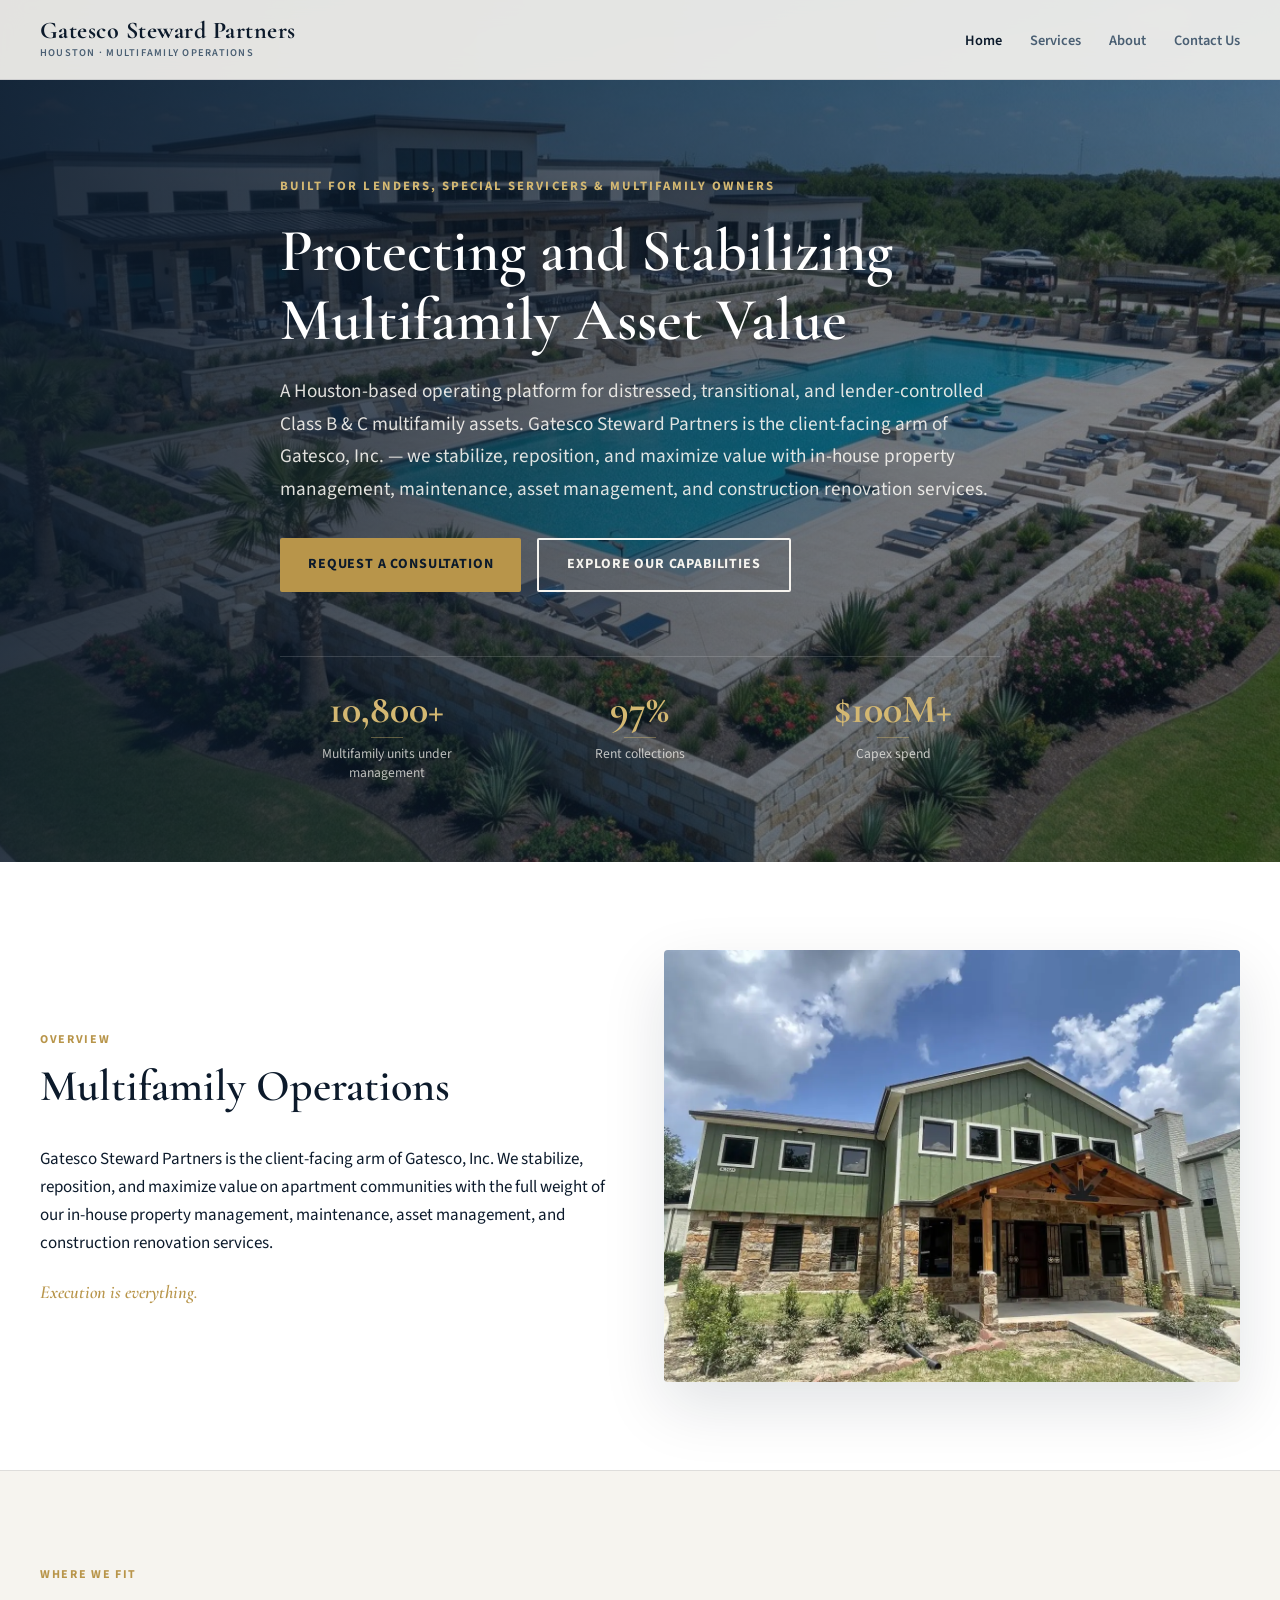
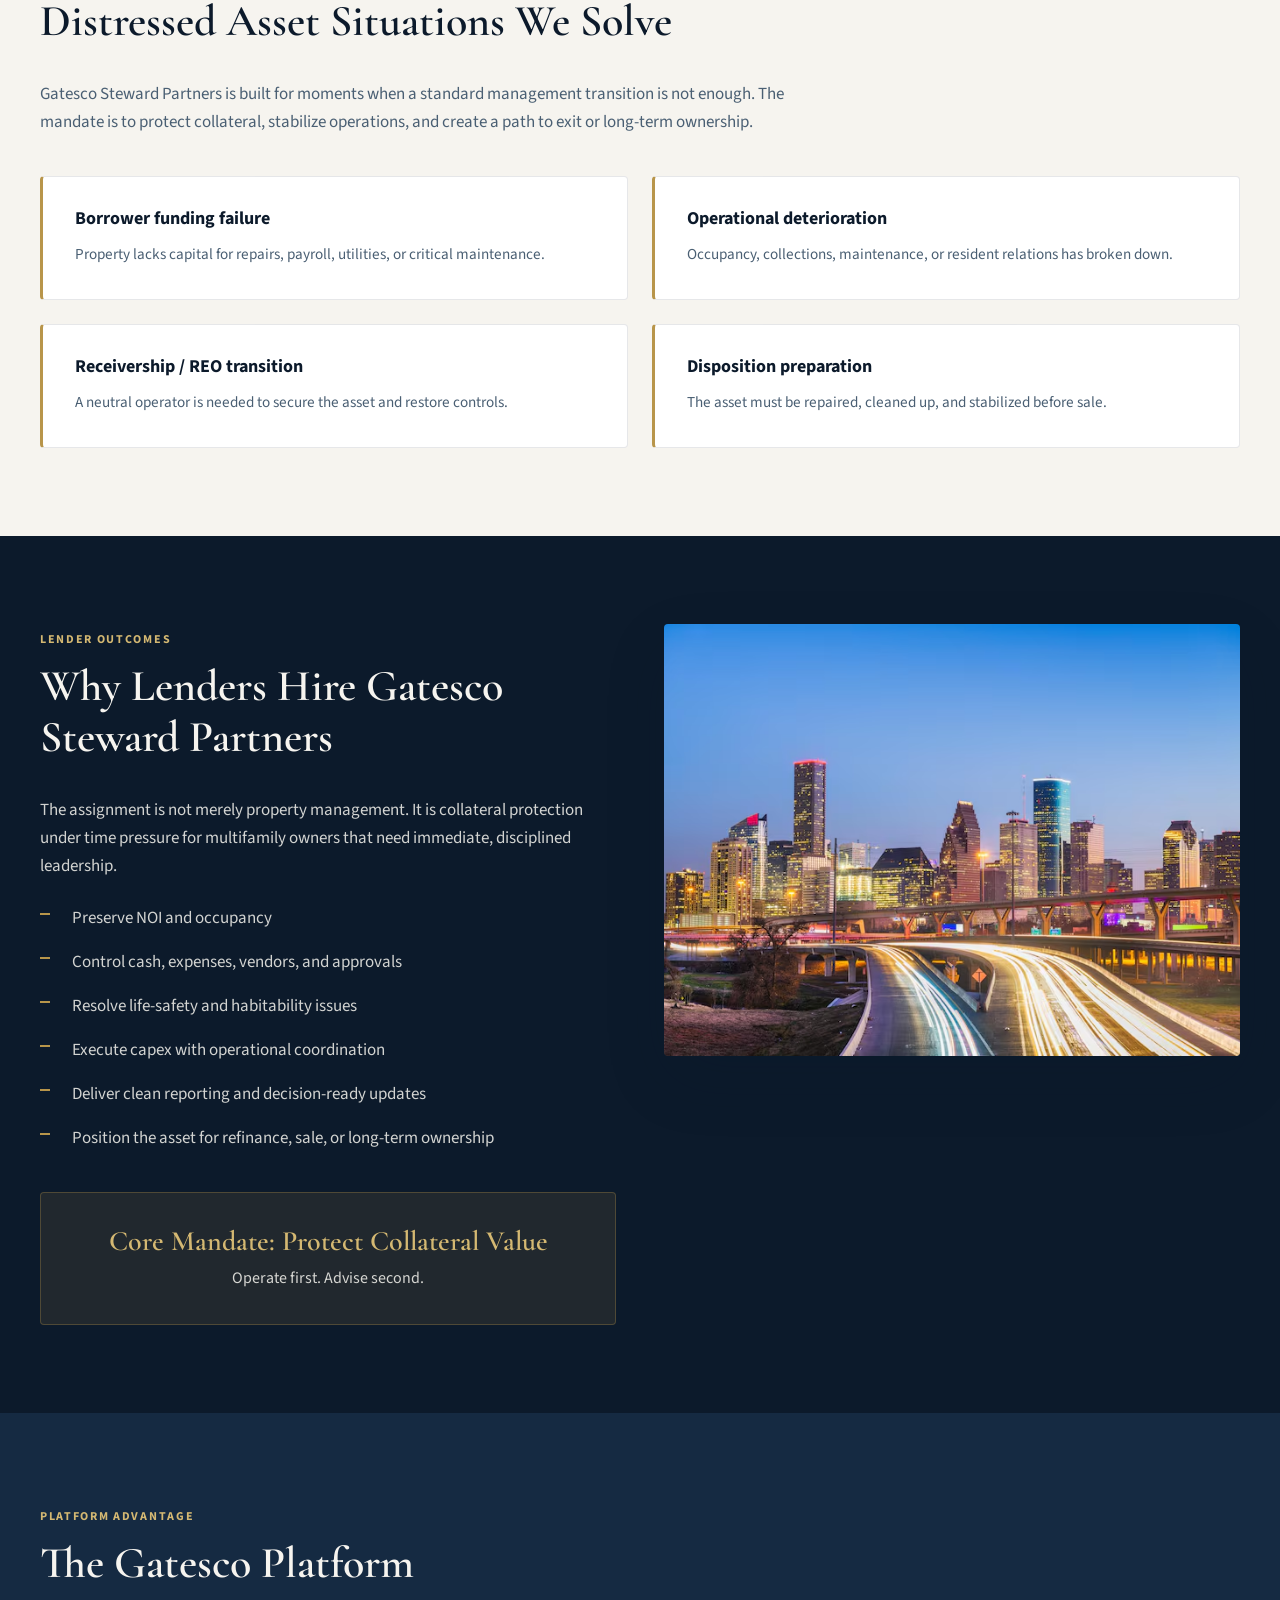
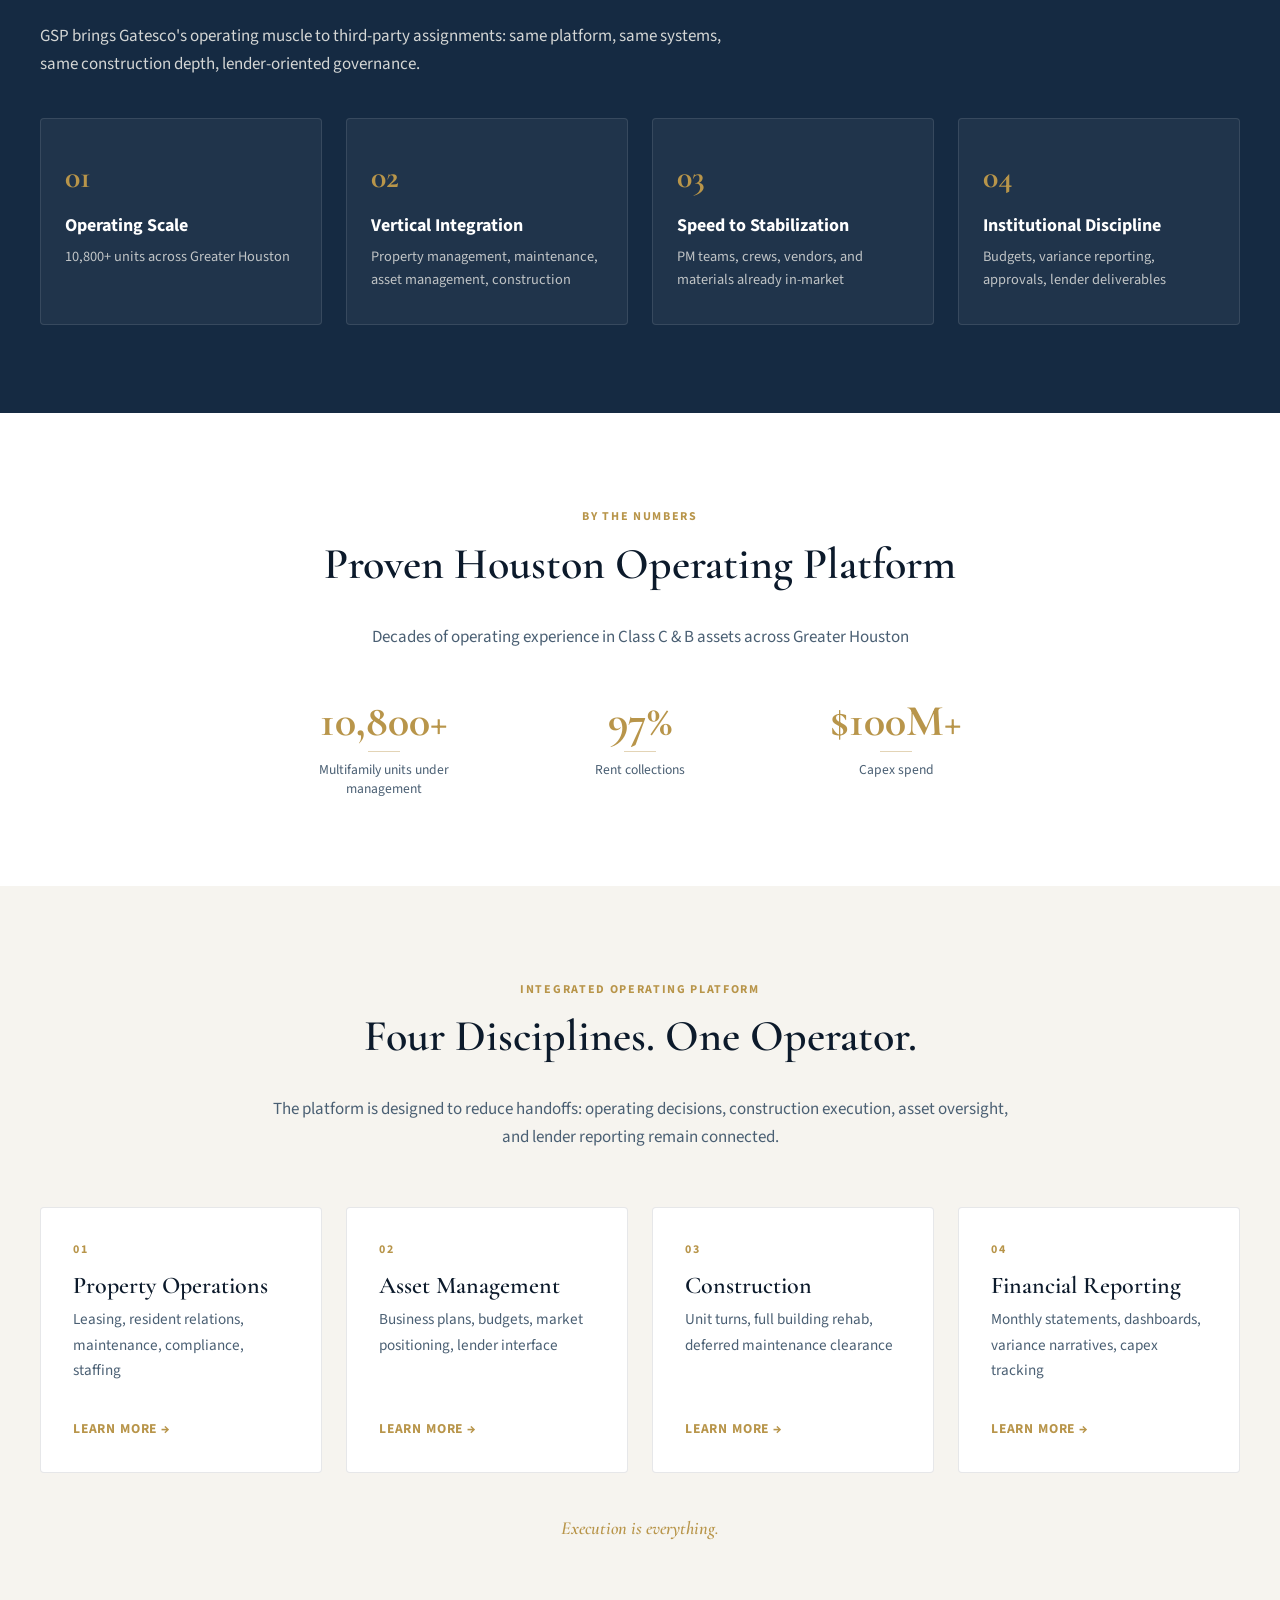
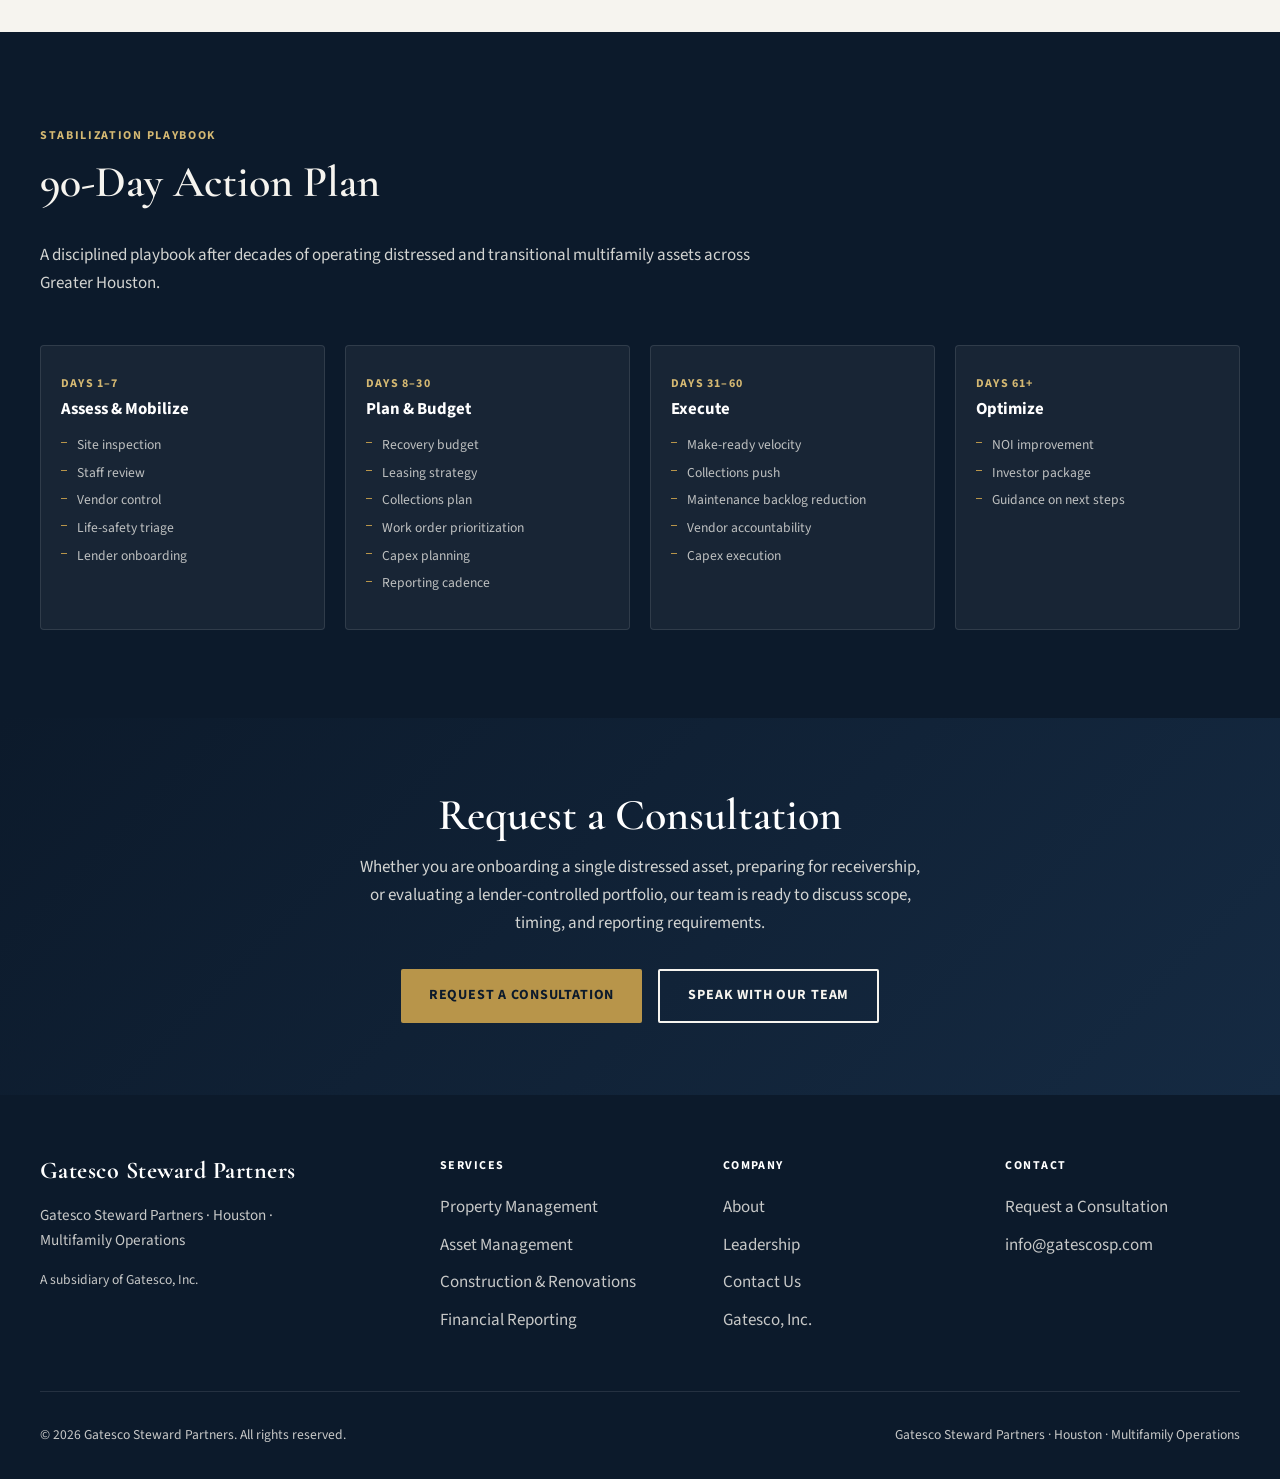
==== index.html @ 32ad0b39 "Simplify header contact: remove CTA button, rename link Drop the redundant Speak With Our Team heade" ====
<!DOCTYPE html>
<html lang="en">
<head>
  <meta charset="UTF-8">
  <meta name="viewport" content="width=device-width, initial-scale=1.0">
  <meta name="description" content="Gatesco Steward Partners — Houston-based multifamily operations for distressed, transitional, and lender-controlled Class B &amp; C assets. Protecting and stabilizing collateral value for lenders, special servicers, and owners.">
  <title>Gatesco Steward Partners | Protecting and Stabilizing Multifamily Asset Value</title>
  <link rel="preconnect" href="https://fonts.googleapis.com">
  <link rel="preconnect" href="https://fonts.gstatic.com" crossorigin>
  <link href="https://fonts.googleapis.com/css2?family=Cormorant+Garamond:wght@500;600;700&family=Source+Sans+3:wght@400;600;700&display=swap" rel="stylesheet">
  <link rel="stylesheet" href="css/styles.css">
</head>
<body>
  <header class="site-header">
    <div class="container header-inner">
      <a href="index.html" class="logo">
        <span class="logo-name">Gatesco Steward Partners</span>
        <span class="logo-tagline">Houston · Multifamily Operations</span>
      </a>
      <nav class="nav-main" aria-label="Main navigation">
        <ul class="nav-links">
          <li><a href="index.html" class="active">Home</a></li>
          <li class="nav-dropdown">
            <a href="services.html">Services</a>
            <ul class="nav-dropdown-menu">
              <li><a href="property-management.html">Property Management</a></li>
              <li><a href="asset-management.html">Asset Management</a></li>
              <li><a href="construction.html">Construction &amp; Renovations</a></li>
              <li><a href="financial-reporting.html">Financial Reporting</a></li>
            </ul>
          </li>
          <li class="nav-dropdown">
            <a href="about.html">About</a>
            <ul class="nav-dropdown-menu">
              <li><a href="about.html">Our Firm</a></li>
              <li><a href="about.html#leadership">Leadership</a></li>
            </ul>
          </li>
          <li><a href="contact.html">Contact Us</a></li>
        </ul>
      </nav>
      <button class="menu-toggle" aria-label="Open menu" aria-expanded="false">
        <span></span><span></span><span></span>
      </button>
    </div>
  </header>

  <section class="hero">
    <div class="hero-bg" role="img" aria-label="Houston-area multifamily community with clubhouse and pool"></div>
    <div class="container hero-content">
      <p class="hero-eyebrow">Built for Lenders, Special Servicers &amp; Multifamily Owners</p>
      <h1>Protecting and Stabilizing Multifamily Asset Value</h1>
      <p class="hero-lead">A Houston-based operating platform for distressed, transitional, and lender-controlled Class B &amp; C multifamily assets. Gatesco Steward Partners is the client-facing arm of Gatesco, Inc. — we stabilize, reposition, and maximize value with in-house property management, maintenance, asset management, and construction renovation services.</p>
      <div class="hero-actions">
        <a href="contact.html" class="btn btn-gold">Request a Consultation</a>
        <a href="services.html" class="btn btn-outline btn-outline-light">Explore Our Capabilities</a>
      </div>
      <div class="hero-stats">
        <div>
          <div class="stat-value">10,800+</div>
          <div class="stat-label">Multifamily units under management</div>
        </div>
        <div>
          <div class="stat-value">97%</div>
          <div class="stat-label">Rent collections</div>
        </div>
        <div>
          <div class="stat-value">$100M+</div>
          <div class="stat-label">Capex spend</div>
        </div>
      </div>
    </div>
  </section>

  <section class="section section--white">
    <div class="container">
      <div class="grid-2 fade-in">
        <div>
          <span class="section-label">Overview</span>
          <h2>Multifamily Operations</h2>
          <p>Gatesco Steward Partners is the client-facing arm of Gatesco, Inc. We stabilize, reposition, and maximize value on apartment communities with the full weight of our in-house property management, maintenance, asset management, and construction renovation services.</p>
          <p class="tagline">Execution is everything.</p>
        </div>
        <div class="image-frame">
          <img src="images/PMimage.jpeg" alt="Houston multifamily apartment community managed by Gatesco Steward Partners" loading="lazy">
        </div>
      </div>
    </div>
  </section>

  <section class="section" style="background: var(--cream); border-top: 1px solid var(--border);">
    <div class="container">
      <div class="fade-in" style="max-width: 760px; margin-bottom: 1rem;">
        <span class="section-label">Where we fit</span>
        <h2>Distressed Asset Situations We Solve</h2>
        <p style="color: var(--slate);">Gatesco Steward Partners is built for moments when a standard management transition is not enough. The mandate is to protect collateral, stabilize operations, and create a path to exit or long-term ownership.</p>
      </div>
      <div class="situation-grid fade-in">
        <div class="situation-card">
          <h4>Borrower funding failure</h4>
          <p>Property lacks capital for repairs, payroll, utilities, or critical maintenance.</p>
        </div>
        <div class="situation-card">
          <h4>Operational deterioration</h4>
          <p>Occupancy, collections, maintenance, or resident relations has broken down.</p>
        </div>
        <div class="situation-card">
          <h4>Receivership / REO transition</h4>
          <p>A neutral operator is needed to secure the asset and restore controls.</p>
        </div>
        <div class="situation-card">
          <h4>Disposition preparation</h4>
          <p>The asset must be repaired, cleaned up, and stabilized before sale.</p>
        </div>
      </div>
    </div>
  </section>

  <section class="section section--dark">
    <div class="container">
      <div class="grid-2 fade-in" style="align-items: start;">
        <div>
          <span class="section-label">Lender outcomes</span>
          <h2>Why Lenders Hire Gatesco Steward Partners</h2>
          <p style="color: rgba(246,244,239,0.85);">The assignment is not merely property management. It is collateral protection under time pressure for multifamily owners that need immediate, disciplined leadership.</p>
          <ul class="diff-list" style="margin-top: 1.5rem;">
            <li style="color: rgba(246,244,239,0.85);">Preserve NOI and occupancy</li>
            <li style="color: rgba(246,244,239,0.85);">Control cash, expenses, vendors, and approvals</li>
            <li style="color: rgba(246,244,239,0.85);">Resolve life-safety and habitability issues</li>
            <li style="color: rgba(246,244,239,0.85);">Execute capex with operational coordination</li>
            <li style="color: rgba(246,244,239,0.85);">Deliver clean reporting and decision-ready updates</li>
            <li style="color: rgba(246,244,239,0.85);">Position the asset for refinance, sale, or long-term ownership</li>
          </ul>
          <div class="mandate-callout">
            <h3>Core Mandate: Protect Collateral Value</h3>
            <p>Operate first. Advise second.</p>
          </div>
        </div>
        <div class="image-frame">
          <img src="images/houston-skyline-night.jpg" alt="Houston skyline — Greater Houston multifamily operating market" loading="lazy">
        </div>
      </div>
    </div>
  </section>

  <section class="section section--dark" style="background: var(--navy-mid);">
    <div class="container">
      <div class="fade-in" style="max-width: 720px; margin-bottom: 1rem;">
        <span class="section-label">Platform advantage</span>
        <h2>The Gatesco Platform</h2>
        <p style="color: rgba(246,244,239,0.85);">GSP brings Gatesco's operating muscle to third-party assignments: same platform, same systems, same construction depth, lender-oriented governance.</p>
      </div>
      <div class="platform-grid fade-in">
        <div class="platform-item">
          <div class="platform-num">01</div>
          <h4>Operating Scale</h4>
          <p>10,800+ units across Greater Houston</p>
        </div>
        <div class="platform-item">
          <div class="platform-num">02</div>
          <h4>Vertical Integration</h4>
          <p>Property management, maintenance, asset management, construction</p>
        </div>
        <div class="platform-item">
          <div class="platform-num">03</div>
          <h4>Speed to Stabilization</h4>
          <p>PM teams, crews, vendors, and materials already in-market</p>
        </div>
        <div class="platform-item">
          <div class="platform-num">04</div>
          <h4>Institutional Discipline</h4>
          <p>Budgets, variance reporting, approvals, lender deliverables</p>
        </div>
      </div>
    </div>
  </section>

  <section class="section section--white numbers-section">
    <div class="container numbers-section__inner fade-in">
      <header class="numbers-section__header">
        <span class="section-label">By the numbers</span>
        <h2>Proven Houston Operating Platform</h2>
        <p>Decades of operating experience in Class C &amp; B assets across Greater Houston</p>
      </header>
      <div class="stats-band">
        <div class="stat-item">
          <div class="stat-value">10,800+</div>
          <div class="stat-label">Multifamily units under management</div>
        </div>
        <div class="stat-item">
          <div class="stat-value">97%</div>
          <div class="stat-label">Rent collections</div>
        </div>
        <div class="stat-item">
          <div class="stat-value">$100M+</div>
          <div class="stat-label">Capex spend</div>
        </div>
      </div>
    </div>
  </section>

  <section class="section">
    <div class="container">
      <div class="fade-in" style="text-align: center; max-width: 760px; margin: 0 auto 3.5rem;">
        <span class="section-label">Integrated operating platform</span>
        <h2>Four Disciplines. One Operator.</h2>
        <p style="color: var(--slate);">The platform is designed to reduce handoffs: operating decisions, construction execution, asset oversight, and lender reporting remain connected.</p>
      </div>
      <div class="grid-4 fade-in">
        <a href="property-management.html" class="service-card">
          <span class="section-label">01</span>
          <h3>Property Operations</h3>
          <p>Leasing, resident relations, maintenance, compliance, staffing</p>
          <span class="link-arrow">Learn more →</span>
        </a>
        <a href="asset-management.html" class="service-card">
          <span class="section-label">02</span>
          <h3>Asset Management</h3>
          <p>Business plans, budgets, market positioning, lender interface</p>
          <span class="link-arrow">Learn more →</span>
        </a>
        <a href="construction.html" class="service-card">
          <span class="section-label">03</span>
          <h3>Construction</h3>
          <p>Unit turns, full building rehab, deferred maintenance clearance</p>
          <span class="link-arrow">Learn more →</span>
        </a>
        <a href="financial-reporting.html" class="service-card">
          <span class="section-label">04</span>
          <h3>Financial Reporting</h3>
          <p>Monthly statements, dashboards, variance narratives, capex tracking</p>
          <span class="link-arrow">Learn more →</span>
        </a>
      </div>
      <p class="tagline fade-in" style="text-align: center; margin-top: 2.5rem;">Execution is everything.</p>
    </div>
  </section>

  <section class="section section--dark">
    <div class="container">
      <div class="fade-in" style="max-width: 720px; margin-bottom: 3rem;">
        <span class="section-label">Stabilization playbook</span>
        <h2>90-Day Action Plan</h2>
        <p style="color: rgba(246,244,239,0.85);">A disciplined playbook after decades of operating distressed and transitional multifamily assets across Greater Houston.</p>
      </div>
      <div class="playbook-grid fade-in">
        <div class="playbook-phase">
          <div class="phase-days">Days 1–7</div>
          <h4>Assess &amp; Mobilize</h4>
          <ul>
            <li>Site inspection</li>
            <li>Staff review</li>
            <li>Vendor control</li>
            <li>Life-safety triage</li>
            <li>Lender onboarding</li>
          </ul>
        </div>
        <div class="playbook-phase">
          <div class="phase-days">Days 8–30</div>
          <h4>Plan &amp; Budget</h4>
          <ul>
            <li>Recovery budget</li>
            <li>Leasing strategy</li>
            <li>Collections plan</li>
            <li>Work order prioritization</li>
            <li>Capex planning</li>
            <li>Reporting cadence</li>
          </ul>
        </div>
        <div class="playbook-phase">
          <div class="phase-days">Days 31–60</div>
          <h4>Execute</h4>
          <ul>
            <li>Make-ready velocity</li>
            <li>Collections push</li>
            <li>Maintenance backlog reduction</li>
            <li>Vendor accountability</li>
            <li>Capex execution</li>
          </ul>
        </div>
        <div class="playbook-phase">
          <div class="phase-days">Days 61+</div>
          <h4>Optimize</h4>
          <ul>
            <li>NOI improvement</li>
            <li>Investor package</li>
            <li>Guidance on next steps</li>
          </ul>
        </div>
      </div>
    </div>
  </section>

  <section class="cta-band">
    <div class="container fade-in">
      <h2>Request a Consultation</h2>
      <p>Whether you are onboarding a single distressed asset, preparing for receivership, or evaluating a lender-controlled portfolio, our team is ready to discuss scope, timing, and reporting requirements.</p>
      <div style="display: flex; flex-wrap: wrap; gap: 1rem; justify-content: center;">
        <a href="contact.html" class="btn btn-gold">Request a Consultation</a>
        <a href="contact.html" class="btn btn-outline btn-outline-light">Speak With Our Team</a>
      </div>
    </div>
  </section>

  <footer class="site-footer">
    <div class="container">
      <div class="footer-grid">
        <div class="footer-brand">
          <span class="logo-name">Gatesco Steward Partners</span>
          <p>Gatesco Steward Partners · Houston · Multifamily Operations</p>
          <p style="margin-top: 1rem; font-size: 0.85rem;">A subsidiary of <a href="https://www.gatescoinc.com" target="_blank" rel="noopener">Gatesco, Inc.</a></p>
        </div>
        <div class="footer-col">
          <h4>Services</h4>
          <ul>
            <li><a href="property-management.html">Property Management</a></li>
            <li><a href="asset-management.html">Asset Management</a></li>
            <li><a href="construction.html">Construction &amp; Renovations</a></li>
            <li><a href="financial-reporting.html">Financial Reporting</a></li>
          </ul>
        </div>
        <div class="footer-col">
          <h4>Company</h4>
          <ul>
            <li><a href="about.html">About</a></li>
            <li><a href="about.html#leadership">Leadership</a></li>
            <li><a href="contact.html">Contact Us</a></li>
            <li><a href="https://www.gatescoinc.com" target="_blank" rel="noopener">Gatesco, Inc.</a></li>
          </ul>
        </div>
        <div class="footer-col">
          <h4>Contact</h4>
          <ul>
            <li><a href="contact.html">Request a Consultation</a></li>
            <li><a href="mailto:info@gatescosp.com">info@gatescosp.com</a></li>
          </ul>
        </div>
      </div>
      <div class="footer-bottom">
        <span>&copy; 2026 Gatesco Steward Partners. All rights reserved.</span>
        <span>Gatesco Steward Partners · Houston · Multifamily Operations</span>
      </div>
    </div>
  </footer>

  <script src="js/main.js"></script>
</body>
</html>
---- css/styles.css ----
:root {
  --navy: #0c1a2b;
  --navy-mid: #152a42;
  --slate: #4a5f73;
  --slate-light: #8a9bab;
  --gold: #b8954a;
  --gold-light: #d4b872;
  --cream: #f6f4ef;
  --white: #ffffff;
  --border: rgba(12, 26, 43, 0.1);
  --shadow: 0 24px 64px rgba(12, 26, 43, 0.12);
  --shadow-sm: 0 8px 24px rgba(12, 26, 43, 0.08);
  --font-display: "Cormorant Garamond", Georgia, serif;
  --font-body: "Source Sans 3", system-ui, sans-serif;
  --max-width: 1200px;
  --header-height: 80px;
  --transition: 0.25s cubic-bezier(0.4, 0, 0.2, 1);
}

*,
*::before,
*::after {
  box-sizing: border-box;
}

html {
  scroll-behavior: smooth;
}

body {
  margin: 0;
  font-family: var(--font-body);
  font-size: 1.0625rem;
  line-height: 1.65;
  color: var(--navy);
  background: var(--cream);
  -webkit-font-smoothing: antialiased;
}

img {
  max-width: 100%;
  height: auto;
  display: block;
}

a {
  color: inherit;
  text-decoration: none;
}

h1, h2, h3, h4 {
  font-family: var(--font-display);
  font-weight: 600;
  line-height: 1.15;
  margin: 0 0 0.75em;
}

h1 { font-size: clamp(2.5rem, 5vw, 3.75rem); }
h2 { font-size: clamp(2rem, 3.5vw, 2.75rem); }
h3 { font-size: 1.5rem; }
h4 { font-size: 1.125rem; font-family: var(--font-body); font-weight: 700; }

p { margin: 0 0 1em; }
p:last-child { margin-bottom: 0; }

.container {
  width: min(100% - 3rem, var(--max-width));
  margin-inline: auto;
}

.section {
  padding: 5.5rem 0;
}

.section--dark {
  background: var(--navy);
  color: var(--cream);
}

.section--white {
  background: var(--white);
}

.section-label {
  display: inline-block;
  font-size: 0.75rem;
  font-weight: 700;
  letter-spacing: 0.14em;
  text-transform: uppercase;
  color: var(--gold);
  margin-bottom: 0.75rem;
}

.section--dark .section-label {
  color: var(--gold-light);
}

/* Header */
.site-header {
  position: fixed;
  top: 0;
  left: 0;
  right: 0;
  z-index: 1000;
  height: var(--header-height);
  background: rgba(246, 244, 239, 0.92);
  backdrop-filter: blur(12px);
  border-bottom: 1px solid var(--border);
  transition: var(--transition);
}

.site-header.scrolled {
  box-shadow: var(--shadow-sm);
}

.header-inner {
  display: flex;
  align-items: center;
  justify-content: space-between;
  height: var(--header-height);
  gap: 2rem;
}

.logo {
  display: flex;
  flex-direction: column;
  gap: 0.1rem;
}

.logo-name {
  font-family: var(--font-display);
  font-size: 1.5rem;
  font-weight: 700;
  letter-spacing: 0.02em;
  color: var(--navy);
  line-height: 1;
}

.logo-tagline {
  font-size: 0.65rem;
  font-weight: 600;
  letter-spacing: 0.12em;
  text-transform: uppercase;
  color: var(--slate);
}

.logo-parent {
  font-size: 0.7rem;
  color: var(--slate-light);
  margin-top: 0.15rem;
}

.logo-parent a {
  color: var(--gold);
  text-decoration: underline;
  text-underline-offset: 2px;
}

.nav-main {
  display: flex;
  align-items: center;
  gap: 2rem;
}

.nav-links {
  display: flex;
  align-items: center;
  gap: 1.75rem;
  list-style: none;
  margin: 0;
  padding: 0;
}

.nav-links a {
  font-size: 0.9rem;
  font-weight: 600;
  color: var(--slate);
  transition: color var(--transition);
}

.nav-links a:hover,
.nav-links a.active {
  color: var(--navy);
}

.nav-dropdown {
  position: relative;
}

.nav-dropdown-menu {
  position: absolute;
  top: calc(100% + 0.5rem);
  left: 50%;
  transform: translateX(-50%) translateY(8px);
  min-width: 240px;
  background: var(--white);
  border: 1px solid var(--border);
  box-shadow: var(--shadow);
  border-radius: 4px;
  padding: 0.5rem 0;
  opacity: 0;
  visibility: hidden;
  transition: var(--transition);
  list-style: none;
}

.nav-dropdown:hover .nav-dropdown-menu {
  opacity: 1;
  visibility: visible;
  transform: translateX(-50%) translateY(0);
}

.nav-dropdown-menu a {
  display: block;
  padding: 0.65rem 1.25rem;
  font-size: 0.875rem;
}

.nav-dropdown-menu a:hover {
  background: var(--cream);
}

.btn {
  display: inline-flex;
  align-items: center;
  justify-content: center;
  gap: 0.5rem;
  padding: 0.85rem 1.75rem;
  font-family: var(--font-body);
  font-size: 0.875rem;
  font-weight: 700;
  letter-spacing: 0.06em;
  text-transform: uppercase;
  border: none;
  border-radius: 2px;
  cursor: pointer;
  transition: var(--transition);
}

.btn-primary {
  background: var(--navy);
  color: var(--white);
}

.btn-primary:hover {
  background: var(--navy-mid);
  transform: translateY(-1px);
}

.btn-outline {
  background: transparent;
  color: var(--navy);
  border: 2px solid var(--navy);
}

.btn-outline:hover {
  background: var(--navy);
  color: var(--white);
}

.btn-outline-light {
  border-color: var(--cream);
  color: var(--cream);
}

.btn-outline-light:hover {
  background: var(--cream);
  color: var(--navy);
}

.btn-gold {
  background: var(--gold);
  color: var(--navy);
}

.btn-gold:hover {
  background: var(--gold-light);
}

.menu-toggle {
  display: none;
  flex-direction: column;
  gap: 5px;
  background: none;
  border: none;
  padding: 0.5rem;
  cursor: pointer;
}

.menu-toggle span {
  display: block;
  width: 24px;
  height: 2px;
  background: var(--navy);
  transition: var(--transition);
}

/* Hero */
.hero {
  position: relative;
  min-height: 92vh;
  display: flex;
  align-items: flex-end;
  padding-top: var(--header-height);
  overflow: hidden;
}

.hero-bg {
  position: absolute;
  inset: 0;
  background:
    linear-gradient(105deg, rgba(12, 26, 43, 0.92) 0%, rgba(12, 26, 43, 0.65) 45%, rgba(12, 26, 43, 0.35) 100%),
    url("../images/hero-clubhouse-pool.jpg") center/cover no-repeat;
}

.hero-content {
  position: relative;
  z-index: 1;
  padding: 6rem 0 5rem;
  max-width: 720px;
  color: var(--cream);
}

.hero-eyebrow {
  font-size: 0.8rem;
  font-weight: 700;
  letter-spacing: 0.16em;
  text-transform: uppercase;
  color: var(--gold-light);
  margin-bottom: 1.25rem;
}

.hero h1 {
  color: var(--white);
  margin-bottom: 1.25rem;
}

.hero-lead {
  font-size: 1.2rem;
  line-height: 1.7;
  color: rgba(246, 244, 239, 0.9);
  margin-bottom: 2rem;
}

.hero-actions {
  display: flex;
  flex-wrap: wrap;
  gap: 1rem;
}

.hero-stats {
  display: grid;
  grid-template-columns: repeat(3, 1fr);
  gap: 2.5rem;
  margin-top: 4rem;
  padding-top: 2rem;
  border-top: 1px solid rgba(255, 255, 255, 0.15);
}

.hero-stats > div {
  text-align: center;
  padding: 0 0.5rem;
}

.stat-value {
  font-family: var(--font-display);
  font-size: 2.5rem;
  font-weight: 700;
  color: var(--gold-light);
  line-height: 1;
}

.stat-value::after {
  content: '';
  display: block;
  width: 2rem;
  height: 1px;
  background: var(--gold-light);
  opacity: 0.4;
  margin: 0.5rem auto 0;
}

.stat-label {
  font-size: 0.85rem;
  color: rgba(246, 244, 239, 0.75);
  margin-top: 0.35rem;
  line-height: 1.4;
}

/* Grid cards */
.grid-2 {
  display: grid;
  grid-template-columns: repeat(2, 1fr);
  gap: 3rem;
  align-items: center;
}

.grid-3 {
  display: grid;
  grid-template-columns: repeat(3, 1fr);
  gap: 2rem;
}

.grid-4 {
  display: grid;
  grid-template-columns: repeat(4, 1fr);
  gap: 1.5rem;
}

.service-card {
  background: var(--white);
  border: 1px solid var(--border);
  border-radius: 4px;
  padding: 2rem;
  transition: var(--transition);
  height: 100%;
  display: flex;
  flex-direction: column;
}

.service-card:hover {
  box-shadow: var(--shadow);
  transform: translateY(-4px);
  border-color: transparent;
}

.service-icon {
  width: 48px;
  height: 48px;
  margin-bottom: 1.25rem;
  color: var(--gold);
}

.service-card h3 {
  margin-bottom: 0.5rem;
}

.service-card p {
  color: var(--slate);
  flex: 1;
  font-size: 0.95rem;
}

.service-card .link-arrow {
  margin-top: 1.25rem;
  font-size: 0.85rem;
  font-weight: 700;
  letter-spacing: 0.06em;
  text-transform: uppercase;
  color: var(--gold);
}

/* Process */
.process-steps {
  display: grid;
  grid-template-columns: repeat(4, 1fr);
  gap: 1.5rem;
  counter-reset: step;
}

.process-step {
  position: relative;
  padding: 2rem 1.5rem;
  background: rgba(255, 255, 255, 0.05);
  border: 1px solid rgba(255, 255, 255, 0.1);
  border-radius: 4px;
}

.process-step::before {
  counter-increment: step;
  content: counter(step, decimal-leading-zero);
  font-family: var(--font-display);
  font-size: 2rem;
  font-weight: 700;
  color: var(--gold);
  display: block;
  margin-bottom: 1rem;
}

.process-step h4 {
  color: var(--white);
  margin-bottom: 0.5rem;
}

.process-step p {
  font-size: 0.9rem;
  color: rgba(246, 244, 239, 0.75);
}

/* Differentiators */
.diff-list {
  list-style: none;
  padding: 0;
  margin: 2rem 0 0;
}

.diff-list li {
  position: relative;
  padding-left: 2rem;
  margin-bottom: 1rem;
  color: var(--slate);
}

.diff-list li::before {
  content: "";
  position: absolute;
  left: 0;
  top: 0.55em;
  width: 10px;
  height: 2px;
  background: var(--gold);
}

.image-frame {
  border-radius: 4px;
  overflow: hidden;
  box-shadow: var(--shadow);
}

.image-frame img {
  width: 100%;
  aspect-ratio: 4/3;
  object-fit: cover;
}

/* Operating footprint map */
.footprint-feature {
  padding: 4.5rem 0 4rem;
  background: linear-gradient(180deg, var(--cream) 0%, var(--white) 100%);
  border-top: 1px solid var(--border);
  border-bottom: 1px solid var(--border);
}

.footprint-intro {
  text-align: center;
  max-width: 760px;
  margin: 0 auto 2.75rem;
}

.footprint-intro h2 {
  margin-bottom: 1rem;
}

.footprint-intro p {
  color: var(--slate);
  font-size: 1.05rem;
  line-height: 1.65;
}

.footprint-map-bleed {
  width: 100%;
  margin: 0 0 2.75rem;
  padding: 0 clamp(0.75rem, 2.5vw, 2rem);
}

.footprint-map-wrap {
  width: min(1400px, 100%);
  margin: 0 auto;
  padding: clamp(1rem, 2vw, 1.75rem) clamp(1.25rem, 3vw, 2.25rem) clamp(0.75rem, 1.5vw, 1.25rem);
  background: var(--white);
  border: 1px solid var(--border);
  border-radius: 6px;
  box-shadow: 0 12px 40px rgba(12, 26, 43, 0.08);
}

.footprint-map-wrap img,
.footprint-map-wrap object {
  display: block;
  width: 100%;
  height: auto;
  aspect-ratio: 1200 / 680;
}

.footprint-markets {
  display: grid;
  grid-template-columns: repeat(2, 1fr);
  gap: 1.75rem;
  max-width: var(--max-width);
  margin: 0 auto;
}

.footprint-markets--single {
  grid-template-columns: 1fr;
  max-width: 640px;
}

.footprint-market {
  text-align: center;
  padding: 2rem 2.25rem;
  background: var(--white);
  border: 1px solid var(--border);
  border-radius: 6px;
  box-shadow: var(--shadow-sm);
}

.footprint-market strong {
  display: block;
  font-family: var(--font-display);
  font-size: 2.25rem;
  color: var(--navy);
  margin-bottom: 0.35rem;
}

.footprint-market span {
  font-size: 0.8rem;
  font-weight: 700;
  letter-spacing: 0.12em;
  text-transform: uppercase;
  color: var(--gold);
}

.footprint-market p {
  margin: 0.85rem 0 0;
  font-size: 1rem;
  color: var(--slate);
  line-height: 1.6;
}

@media (min-width: 1200px) {
  .footprint-map-bleed {
    padding: 0 max(1.5rem, calc((100vw - 1400px) / 2));
  }
}

@media (max-width: 768px) {
  .footprint-feature {
    padding: 3.5rem 0 3rem;
  }

  .footprint-markets {
    grid-template-columns: 1fr;
  }

  .footprint-market {
    padding: 1.5rem 1.25rem;
  }

  .footprint-market strong {
    font-size: 1.85rem;
  }
}

/* CTA band */
.cta-band {
  background: linear-gradient(135deg, var(--navy) 0%, var(--navy-mid) 100%);
  padding: 4.5rem 0;
  text-align: center;
  color: var(--cream);
}

.cta-band h2 {
  color: var(--white);
  margin-bottom: 0.75rem;
}

.cta-band p {
  max-width: 560px;
  margin: 0 auto 2rem;
  color: rgba(246, 244, 239, 0.85);
}

/* Page hero (inner pages) */
.page-hero {
  padding: calc(var(--header-height) + 4rem) 0 4rem;
  background: var(--navy);
  color: var(--cream);
}

.page-hero h1 {
  color: var(--white);
}

.page-hero .breadcrumb {
  font-size: 0.85rem;
  color: var(--slate-light);
  margin-bottom: 1rem;
}

.page-hero .breadcrumb a {
  color: var(--gold-light);
}

/* Service detail */
.content-block {
  max-width: 720px;
}

.why-section {
  margin-inline: auto;
  text-align: center;
}

.why-section .diff-list {
  text-align: left;
  display: inline-block;
  margin-inline: auto;
}

.feature-grid {
  display: grid;
  grid-template-columns: repeat(2, 1fr);
  gap: 1.5rem;
  margin-top: 2.5rem;
}

.feature-item {
  padding: 1.5rem;
  background: var(--white);
  border: 1px solid var(--border);
  border-radius: 4px;
}

.feature-item h4 {
  margin-bottom: 0.35rem;
}

.feature-item p {
  font-size: 0.95rem;
  color: var(--slate);
}

/* Contact */
.contact-grid {
  display: grid;
  grid-template-columns: 1fr 1.2fr;
  gap: 4rem;
}

.contact-info h3 {
  margin-top: 2rem;
}

.contact-info h3:first-child {
  margin-top: 0;
}

.contact-detail {
  font-size: 1.05rem;
  margin-bottom: 0.25rem;
}

.contact-form {
  background: var(--white);
  padding: 2.5rem;
  border-radius: 4px;
  box-shadow: var(--shadow-sm);
}

.form-group {
  margin-bottom: 1.25rem;
}

.form-group label {
  display: block;
  font-size: 0.8rem;
  font-weight: 700;
  letter-spacing: 0.05em;
  text-transform: uppercase;
  color: var(--slate);
  margin-bottom: 0.4rem;
}

.form-group input,
.form-group select,
.form-group textarea {
  width: 100%;
  padding: 0.85rem 1rem;
  font-family: var(--font-body);
  font-size: 1rem;
  border: 1px solid var(--border);
  border-radius: 2px;
  background: var(--cream);
  transition: border-color var(--transition);
}

.form-group input:focus,
.form-group select:focus,
.form-group textarea:focus {
  outline: none;
  border-color: var(--navy);
  background: var(--white);
}

.form-group textarea {
  min-height: 140px;
  resize: vertical;
}

.form-status {
  margin-top: 1rem;
  font-size: 0.95rem;
  line-height: 1.45;
}

.form-status--success {
  color: #1a5c3a;
}

.form-status--error {
  color: #8b1e1e;
}

.form-row {
  display: grid;
  grid-template-columns: 1fr 1fr;
  gap: 1rem;
}

/* Footer */
.site-footer {
  background: var(--navy);
  color: rgba(246, 244, 239, 0.8);
  padding: 4rem 0 2rem;
}

.footer-grid {
  display: grid;
  grid-template-columns: 1.5fr 1fr 1fr 1fr;
  gap: 3rem;
  margin-bottom: 3rem;
}

.footer-brand .logo-name {
  color: var(--white);
}

.footer-brand p {
  font-size: 0.95rem;
  margin-top: 1rem;
  max-width: 280px;
}

.footer-col h4 {
  color: var(--white);
  font-size: 0.75rem;
  letter-spacing: 0.12em;
  text-transform: uppercase;
  margin-bottom: 1.25rem;
}

.footer-col ul {
  list-style: none;
  padding: 0;
  margin: 0;
}

.footer-col li {
  margin-bottom: 0.6rem;
}

.footer-col a:hover {
  color: var(--gold-light);
}

.footer-bottom {
  padding-top: 2rem;
  border-top: 1px solid rgba(255, 255, 255, 0.1);
  display: flex;
  flex-wrap: wrap;
  justify-content: space-between;
  gap: 1rem;
  font-size: 0.85rem;
}

/* Tagline */
.tagline {
  font-family: var(--font-display);
  font-size: 1.15rem;
  font-weight: 600;
  font-style: italic;
  color: var(--gold);
  margin-top: 1.25rem;
}

.section--dark .tagline {
  color: var(--gold-light);
}

/* Situation cards */
.situation-grid {
  display: grid;
  grid-template-columns: repeat(2, 1fr);
  gap: 1.5rem;
  margin-top: 2.5rem;
}

.situation-card {
  padding: 2rem;
  background: var(--white);
  border: 1px solid var(--border);
  border-radius: 4px;
  border-left: 3px solid var(--gold);
}

.situation-card h4 {
  color: var(--navy);
  margin-bottom: 0.75rem;
}

.situation-card p {
  font-size: 0.95rem;
  color: var(--slate);
  margin: 0;
}

/* Platform advantage */
.platform-grid {
  display: grid;
  grid-template-columns: repeat(4, 1fr);
  gap: 1.5rem;
  margin-top: 2.5rem;
}

.platform-item {
  padding: 2rem 1.5rem;
  background: rgba(255, 255, 255, 0.05);
  border: 1px solid rgba(255, 255, 255, 0.1);
  border-radius: 4px;
}

.platform-item .platform-num {
  font-family: var(--font-display);
  font-size: 2rem;
  font-weight: 700;
  color: var(--gold);
  margin-bottom: 0.75rem;
}

.platform-item h4 {
  color: var(--white);
  margin-bottom: 0.5rem;
}

.platform-item p {
  font-size: 0.9rem;
  color: rgba(246, 244, 239, 0.75);
  margin: 0;
}

/* Mandate callout */
.mandate-callout {
  margin-top: 2.5rem;
  padding: 2rem;
  background: rgba(184, 149, 74, 0.12);
  border: 1px solid rgba(184, 149, 74, 0.3);
  border-radius: 4px;
  text-align: center;
}

.mandate-callout h3 {
  font-family: var(--font-display);
  font-size: 1.75rem;
  color: var(--gold-light);
  margin-bottom: 0.5rem;
}

.mandate-callout p {
  font-size: 1rem;
  color: rgba(246, 244, 239, 0.85);
  margin: 0;
}

/* Playbook */
.playbook-grid {
  display: grid;
  grid-template-columns: repeat(4, 1fr);
  gap: 1.25rem;
}

.playbook-phase {
  padding: 1.75rem 1.25rem;
  background: rgba(255, 255, 255, 0.05);
  border: 1px solid rgba(255, 255, 255, 0.1);
  border-radius: 4px;
}

.playbook-phase .phase-days {
  font-size: 0.75rem;
  font-weight: 700;
  letter-spacing: 0.1em;
  text-transform: uppercase;
  color: var(--gold-light);
  margin-bottom: 0.35rem;
}

.playbook-phase h4 {
  color: var(--white);
  margin-bottom: 1rem;
  font-size: 1.05rem;
}

.playbook-phase ul {
  list-style: none;
  padding: 0;
  margin: 0;
}

.playbook-phase li {
  position: relative;
  padding-left: 1rem;
  margin-bottom: 0.5rem;
  font-size: 0.85rem;
  color: rgba(246, 244, 239, 0.75);
  line-height: 1.45;
}

.playbook-phase li::before {
  content: "";
  position: absolute;
  left: 0;
  top: 0.55em;
  width: 6px;
  height: 1px;
  background: var(--gold);
}

/* By the numbers — fully centered section */
.numbers-section {
  text-align: center;
}

.numbers-section__inner {
  display: flex;
  flex-direction: column;
  align-items: center;
  text-align: center;
}

.numbers-section__header {
  width: 100%;
  max-width: 800px;
  margin: 0 auto 3rem;
  text-align: center;
}

.numbers-section__header h2 {
  text-align: center;
}

.numbers-section__header p {
  color: var(--slate);
  text-align: center;
  margin: 0;
}

/* Stats band */
.stats-band {
  display: flex;
  flex-wrap: wrap;
  justify-content: center;
  align-items: flex-start;
  gap: 2.5rem 3.5rem;
  width: 100%;
  max-width: 920px;
  margin: 0 auto;
  text-align: center;
}

.stats-band .stat-item {
  flex: 0 1 200px;
  width: 200px;
  max-width: 100%;
  text-align: center;
}

.stats-band .stat-value {
  font-family: var(--font-display);
  font-size: clamp(2rem, 4vw, 2.75rem);
  font-weight: 700;
  color: var(--gold);
  line-height: 1;
  text-align: center;
}

.stats-band .stat-value::after {
  margin-left: auto;
  margin-right: auto;
  background: var(--gold);
}

.stats-band .stat-label {
  font-size: 0.85rem;
  color: var(--slate);
  margin-top: 0.5rem;
  line-height: 1.4;
  text-align: center;
}

/* Case study */
.case-study-stats {
  display: grid;
  grid-template-columns: repeat(3, 1fr);
  gap: 1.5rem;
  margin-top: 2rem;
}

.case-study-stat {
  text-align: center;
  padding: 1.5rem;
  background: var(--cream);
  border-radius: 4px;
}

.case-study-stat strong {
  display: block;
  font-family: var(--font-display);
  font-size: 2rem;
  color: var(--navy);
  margin-bottom: 0.35rem;
}

.case-study-stat span {
  font-size: 0.8rem;
  font-weight: 700;
  letter-spacing: 0.08em;
  text-transform: uppercase;
  color: var(--gold);
}

/* Leadership */
.leadership-grid {
  display: grid;
  gap: 3rem;
}

.leader-card {
  display: grid;
  grid-template-columns: 240px 1fr;
  gap: 2.5rem;
  align-items: start;
  padding: 2.5rem;
  background: var(--white);
  border: 1px solid var(--border);
  border-radius: 4px;
}

.leader-photo {
  border-radius: 4px;
  overflow: hidden;
  box-shadow: var(--shadow-sm);
}

.leader-photo img {
  width: 100%;
  aspect-ratio: 3/4;
  object-fit: cover;
}

.leader-info h3 {
  font-family: var(--font-display);
  font-size: 1.75rem;
  margin-bottom: 1rem;
}

.leader-info p {
  color: var(--slate);
  font-size: 0.98rem;
  line-height: 1.7;
}

/* Reporting dashboard preview */
.dashboard-preview {
  display: grid;
  grid-template-columns: repeat(3, 1fr);
  gap: 1rem;
  margin-top: 2rem;
}

.dashboard-metric {
  padding: 1.25rem;
  background: var(--navy);
  color: var(--cream);
  border-radius: 4px;
  text-align: center;
}

.dashboard-metric .metric-value {
  font-family: var(--font-display);
  font-size: 1.75rem;
  font-weight: 700;
  color: var(--gold-light);
}

.dashboard-metric .metric-label {
  font-size: 0.75rem;
  font-weight: 700;
  letter-spacing: 0.08em;
  text-transform: uppercase;
  color: rgba(246, 244, 239, 0.7);
  margin-top: 0.25rem;
}

.dashboard-metric .metric-delta {
  font-size: 0.8rem;
  color: rgba(246, 244, 239, 0.6);
  margin-top: 0.35rem;
}

/* Animations */
.fade-in {
  opacity: 0;
  transform: translateY(20px);
  transition: opacity 0.6s ease, transform 0.6s ease;
}

.fade-in.visible {
  opacity: 1;
  transform: translateY(0);
}

/* Responsive - Mobile Menu */
@media (max-width: 768px) {
  /* Ensure the header container layers properly */
  .site-header {
    z-index: 1002 !important;
  }

  /* Hamburger button */
  .menu-toggle {
    display: flex !important;
    flex-direction: column;
    justify-content: center;
    align-items: center;
    z-index: 1001; 
  }

  .menu-toggle span {
    display: block;
    width: 24px;
    height: 2px;
    background: var(--navy) !important;
    margin-bottom: 5px;
    transition: var(--transition);
  }

  .menu-toggle span:last-child {
    margin-bottom: 0;
  }

  /* Mobile menu panel - Slides from the RIGHT with high contrast background */
  .nav-main {
    position: fixed;
    top: 0;                    
    right: 0;                  
    width: 300px;              
    height: 100vh;             
    
    /* BACKDROP BLUR REMOVED TO PREVENT IPHONE COLOR DISTORTION */
    background: rgba(10, 15, 30, 0.92) !important; 
    
    flex-direction: column;
    padding: calc(var(--header-height) + 2rem) 2rem 2rem; 
    gap: 3rem;
    transform: translateX(100%); 
    opacity: 0;
    visibility: hidden;
    transition: var(--transition);
    z-index: 999;
    overflow-y: auto;          
  }

  /* Slide in active state along X-axis */
  .nav-main.is-active {
    transform: translateX(0);
    opacity: 1;
    visibility: visible;
  }

  /* Navigation links layout */
  .nav-links {
    flex-direction: column;
    gap: 2rem;
    width: 100%;
    text-align: right;        /* Align text right to match panel flow */
  }

  /* Hides the 'Speak with our team' button link inside the mobile nav drawer */
  .nav-main .btn {
    display: none !important;
  }

  /* Forces GOLD font color when menu is active for ALL links, including hover and active states */
  .nav-main.is-active .nav-links a,
  .nav-main.is-active .nav-links a:hover,
  .nav-main.is-active .nav-links a.active {
    color: var(--gold) !important;
    font-size: 1.25rem;
  }

  /* Dropdowns layout updates */
  .nav-dropdown-menu {
    position: static;
    transform: none;
    box-shadow: none;
    border: none;
    background: rgba(255, 255, 255, 0.05); /* Very faint tint for readability */
    opacity: 1;
    visibility: visible;
    display: none;
    padding-right: 1rem;       /* Padding on right side due to right alignment */
  }

  /* Fix shifting text and properly offset the mobile submenu */
  .nav-dropdown-menu {
    width: 100%;               /* Ensure it takes full width for alignment */
    margin-top: 0.5rem;        /* Small vertical offset below "Services" */
    padding: 0;                /* Reset default padding */
  }

  /* Reset all hover animations/shifts from the desktop styling */
  .nav-dropdown-menu a,
  .nav-dropdown-menu a:hover {
    transform: none !important;      /* Stops any side-to-side moving/sliding */
    padding-left: 0 !important;      /* Stops any left-side padding shifts */
    margin-left: 0 !important;       /* Stops any left-side margin shifts */
    padding-right: 1.5rem !important; /* Visual offset to the left (moves it away from the right edge) */
    display: block;                  /* Ensures clean vertical stacking */
    text-align: right;               /* Keeps it aligned with the panel flow */
  }

  .nav-dropdown.open .nav-dropdown-menu {
    display: block;
  }

  /* Structural block overrides from original stylesheet */
  .grid-2,
  .grid-3,
  .grid-4,
  .process-steps,
  .hero-stats,
  .contact-grid,
  .situation-grid,
  .platform-grid,
  .playbook-grid,
  .case-study-stats,
  .dashboard-preview,
  .leader-card {
    grid-template-columns: 1fr !important;
    gap: 2rem;
  }

  .leader-card {
    padding: 1.5rem;
  }

  .hero-actions {
    flex-direction: column;
  }

  .btn {
    width: 100%;
  }
}

/* Mobile dropdown accordion — desktop uses hover in .nav-dropdown:hover rules above */
@media (max-width: 768px) {
/* 1. HIDE THE SUBMENU BY DEFAULT */
.nav-main .nav-dropdown-menu {
  display: none !important; /* Forces it hidden until clicked */
  position: static !important;
  transform: none !important;
  width: auto !important;
  height: auto !important;
  background: rgba(255, 255, 255, 0.05) !important;
  margin-top: 0.75rem !important;
  margin-bottom: 0.5rem !important;
}

/* 2. ONLY SHOW THE SUBMENU WHEN "SERVICES" IS CLICKED (.open state) */
.nav-main .nav-dropdown.open .nav-dropdown-menu {
  display: block !important; /* Instantly pops open on click */
  visibility: visible !important;
  opacity: 1 !important;
  overflow: visible !important; /* Keeps text from clipping */
}

/* 3. COMPLETELY LOCK SUBMENU LINKS TO PREVENT ALL SIDE-TO-SIDE MOVEMENT */
.nav-main .nav-dropdown-menu a,
.nav-main .nav-dropdown-menu a:hover,
.nav-main .nav-dropdown-menu a:active,
.nav-main .nav-dropdown-menu a:focus {
  transform: none !important;
  transition: none !important;
  animation: none !important;
  position: static !important;
  display: block !important;
  
  /* Lock typography styles so text structure cannot change width */
  font-weight: normal !important; 
  letter-spacing: normal !important;
  text-shadow: none !important;
  
  /* Force strict right alignment inside the layout panel */
  text-align: right !important;
  width: 100% !important;
  
  /* Structural padding and margins reset to baseline values */
  margin: 0 !important;
  padding-top: 0.5rem !important;
  padding-bottom: 0.5rem !important;
  padding-left: 0 !important;
  
  /* Visual offset to the left of "Services" using static right padding */
  padding-right: 1.5rem !important; 
  
  /* Elegant static colors */
  color: var(--gold) !important;
  opacity: 0.85 !important;
}

/* 4. SAFE HOVER STATE (FADES BRIGHTER INSTEAD OF SHIFTING MARGINS) */
.nav-main .nav-dropdown-menu a:hover {
  opacity: 1 !important;
}
}
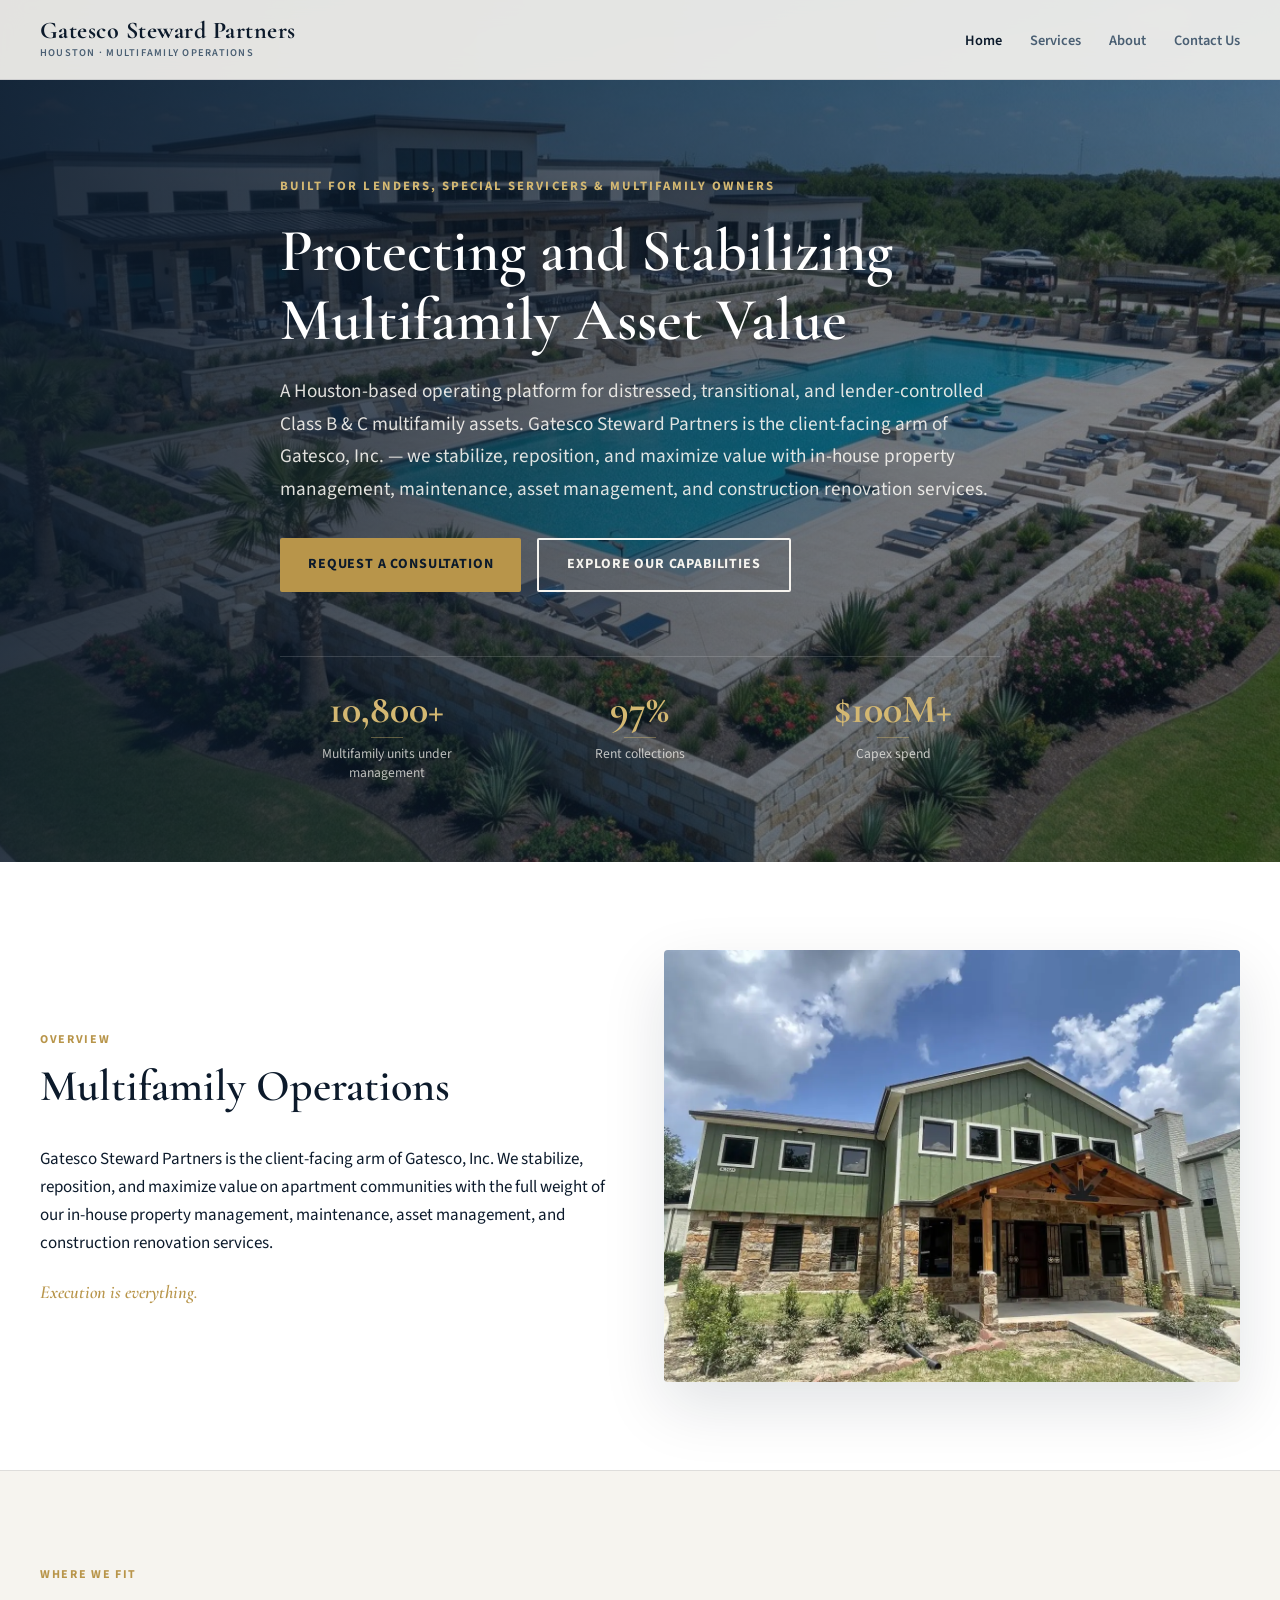
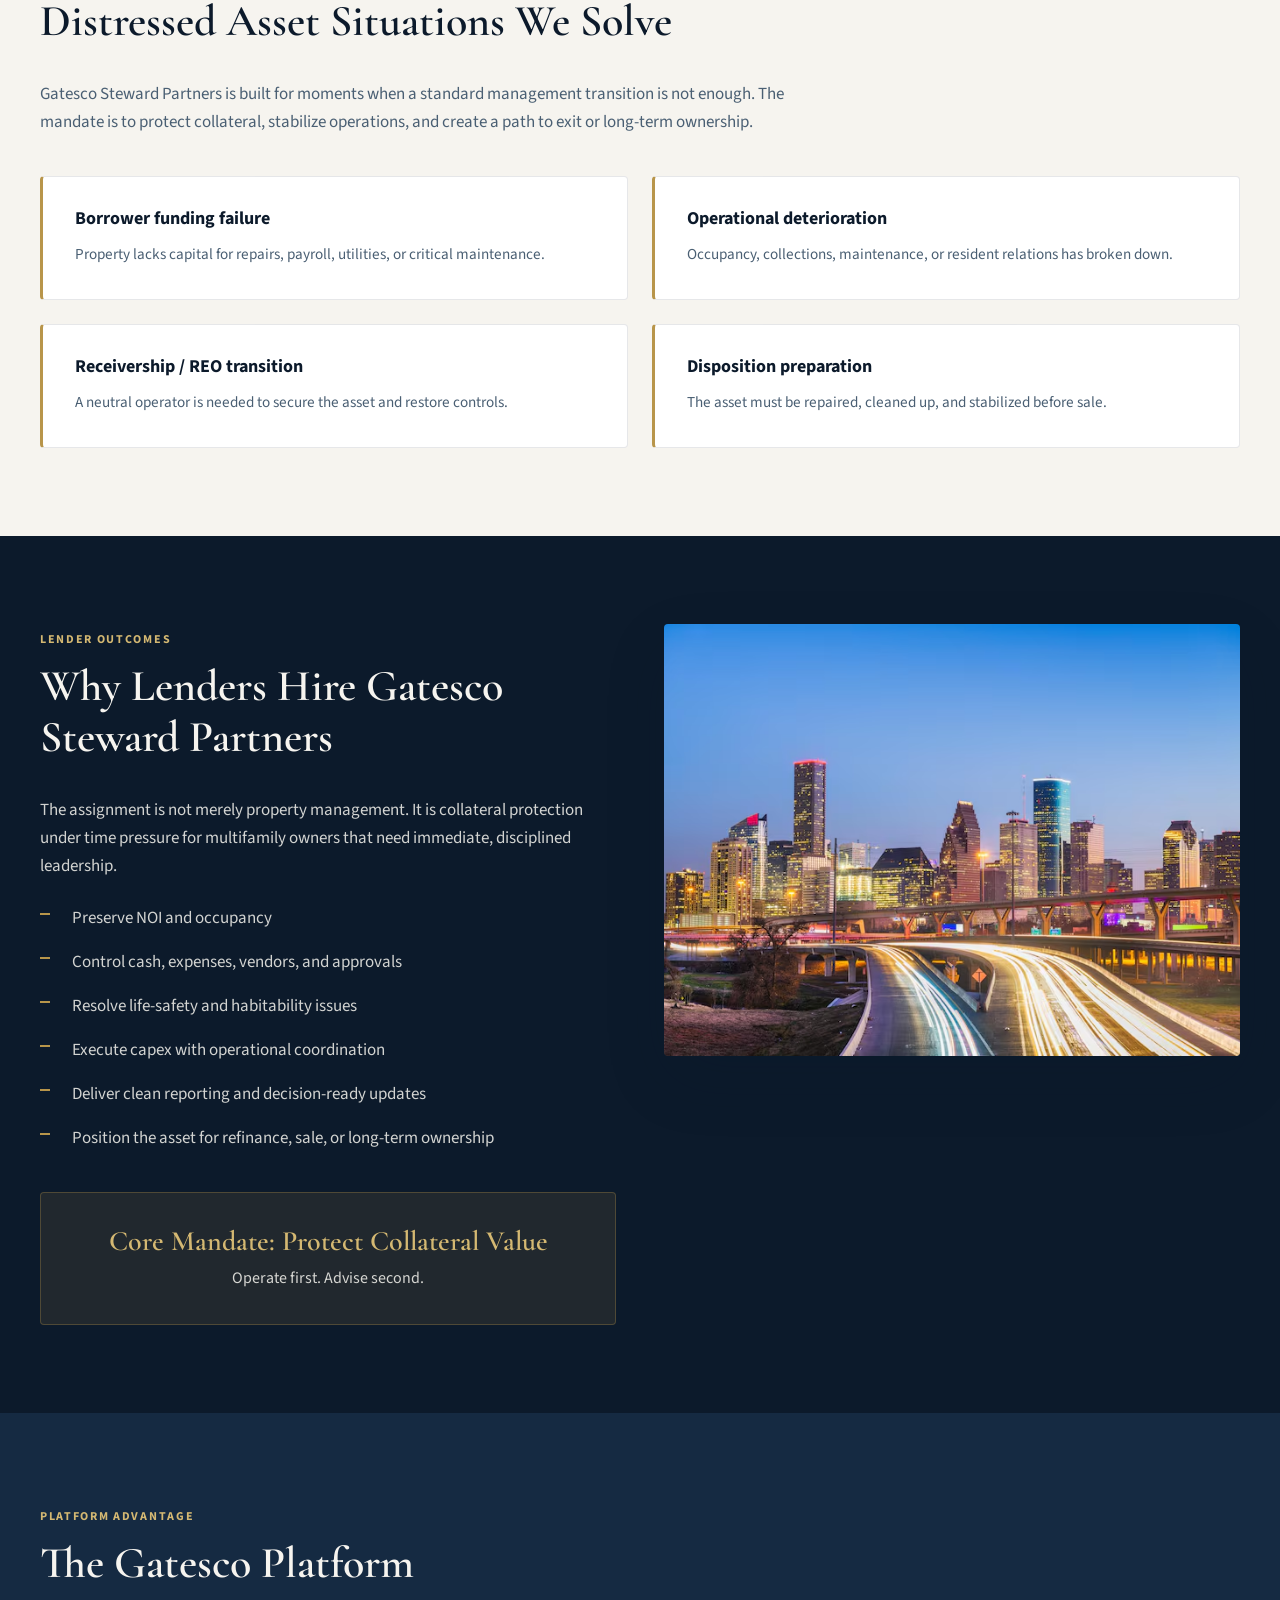
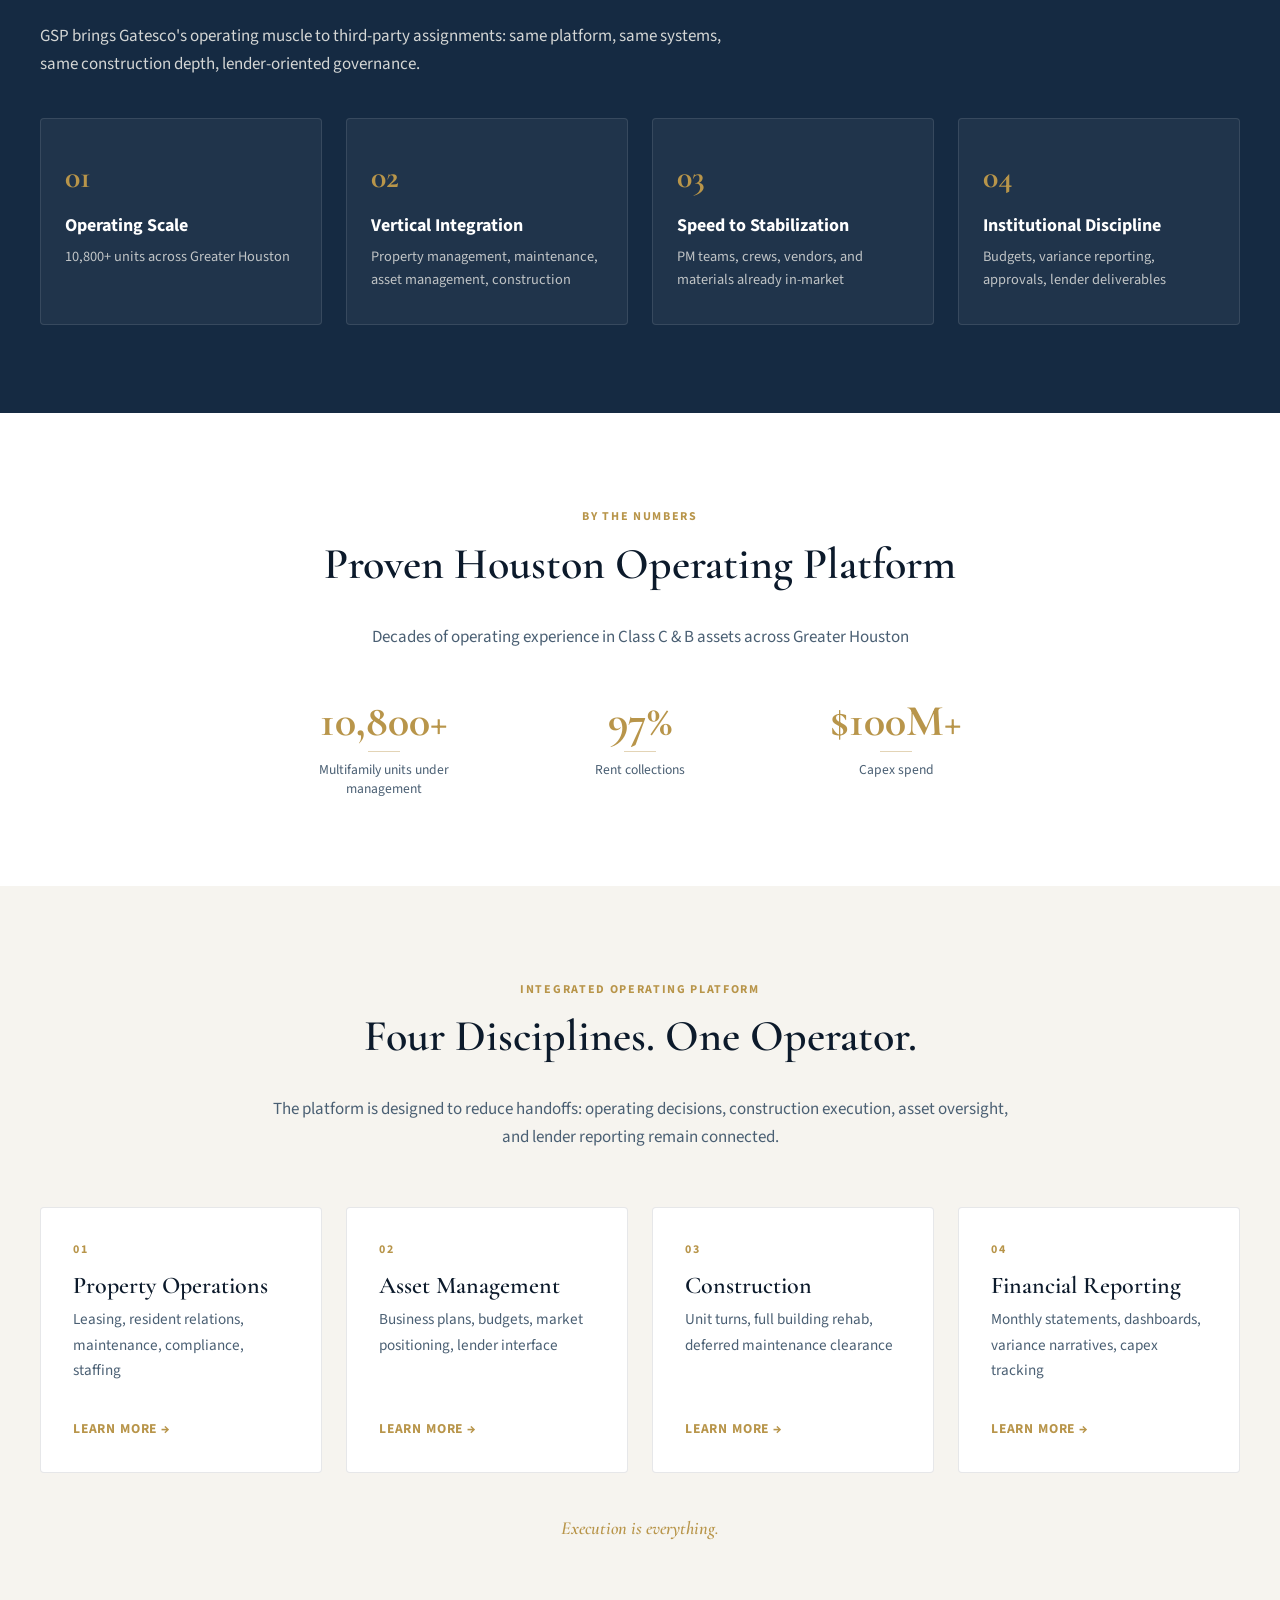
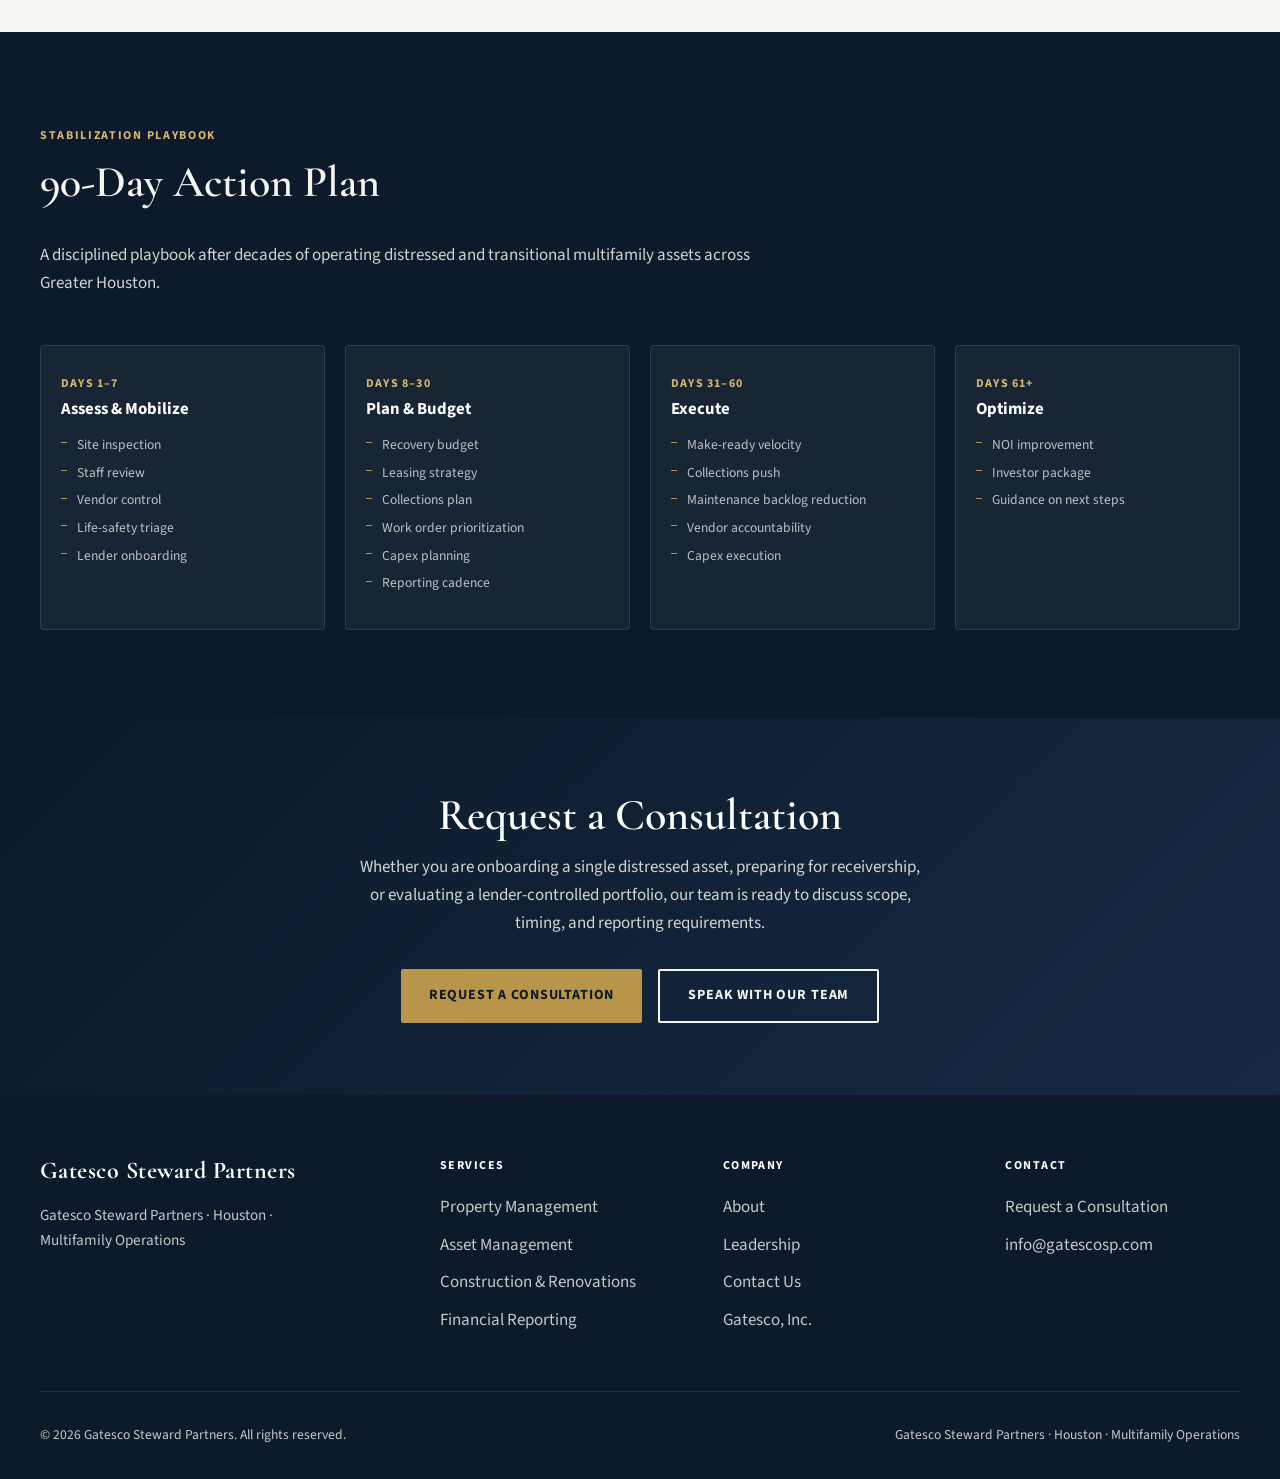
==== commit 4ace4d84: "Remove subsidiary of Gatesco, Inc. footer line site-wide" ====
--- a/index.html
+++ b/index.html
@@ -308,7 +308,6 @@
         <div class="footer-brand">
           <span class="logo-name">Gatesco Steward Partners</span>
           <p>Gatesco Steward Partners · Houston · Multifamily Operations</p>
-          <p style="margin-top: 1rem; font-size: 0.85rem;">A subsidiary of <a href="https://www.gatescoinc.com" target="_blank" rel="noopener">Gatesco, Inc.</a></p>
         </div>
         <div class="footer-col">
           <h4>Services</h4>
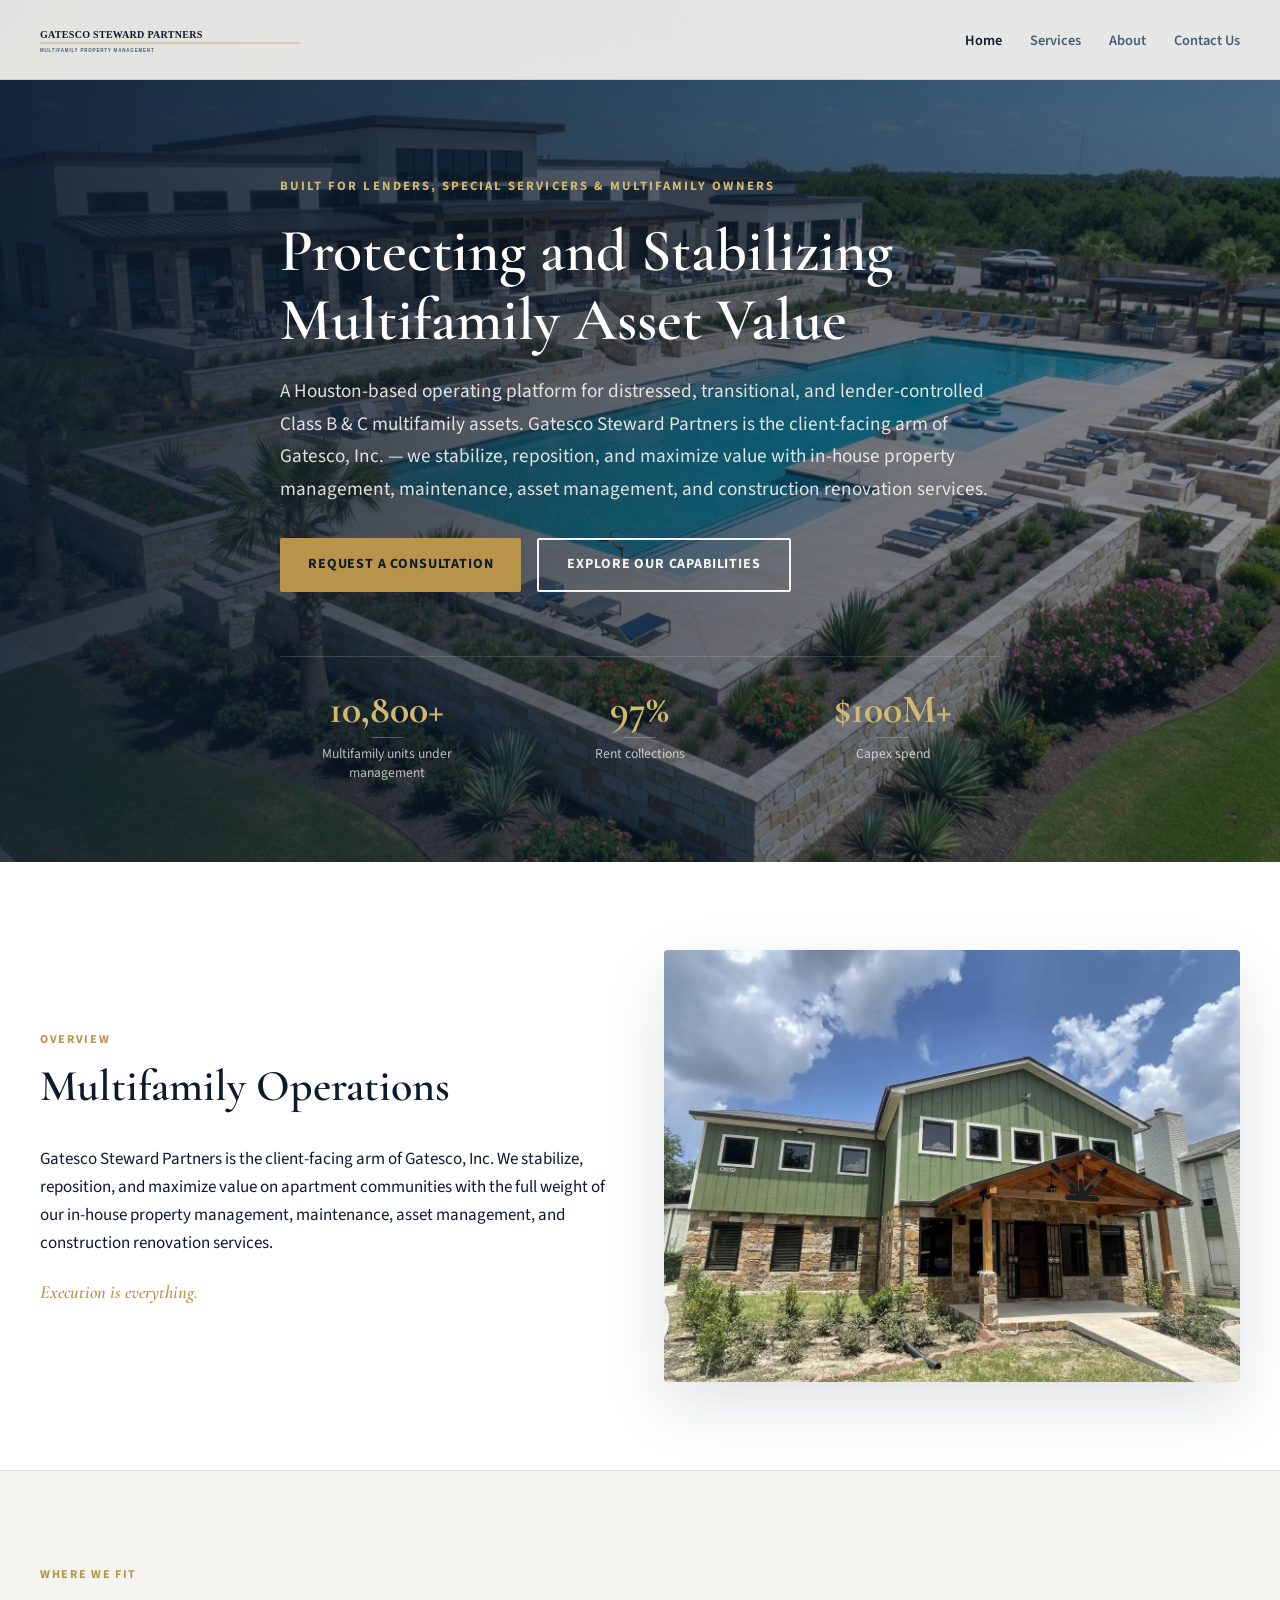
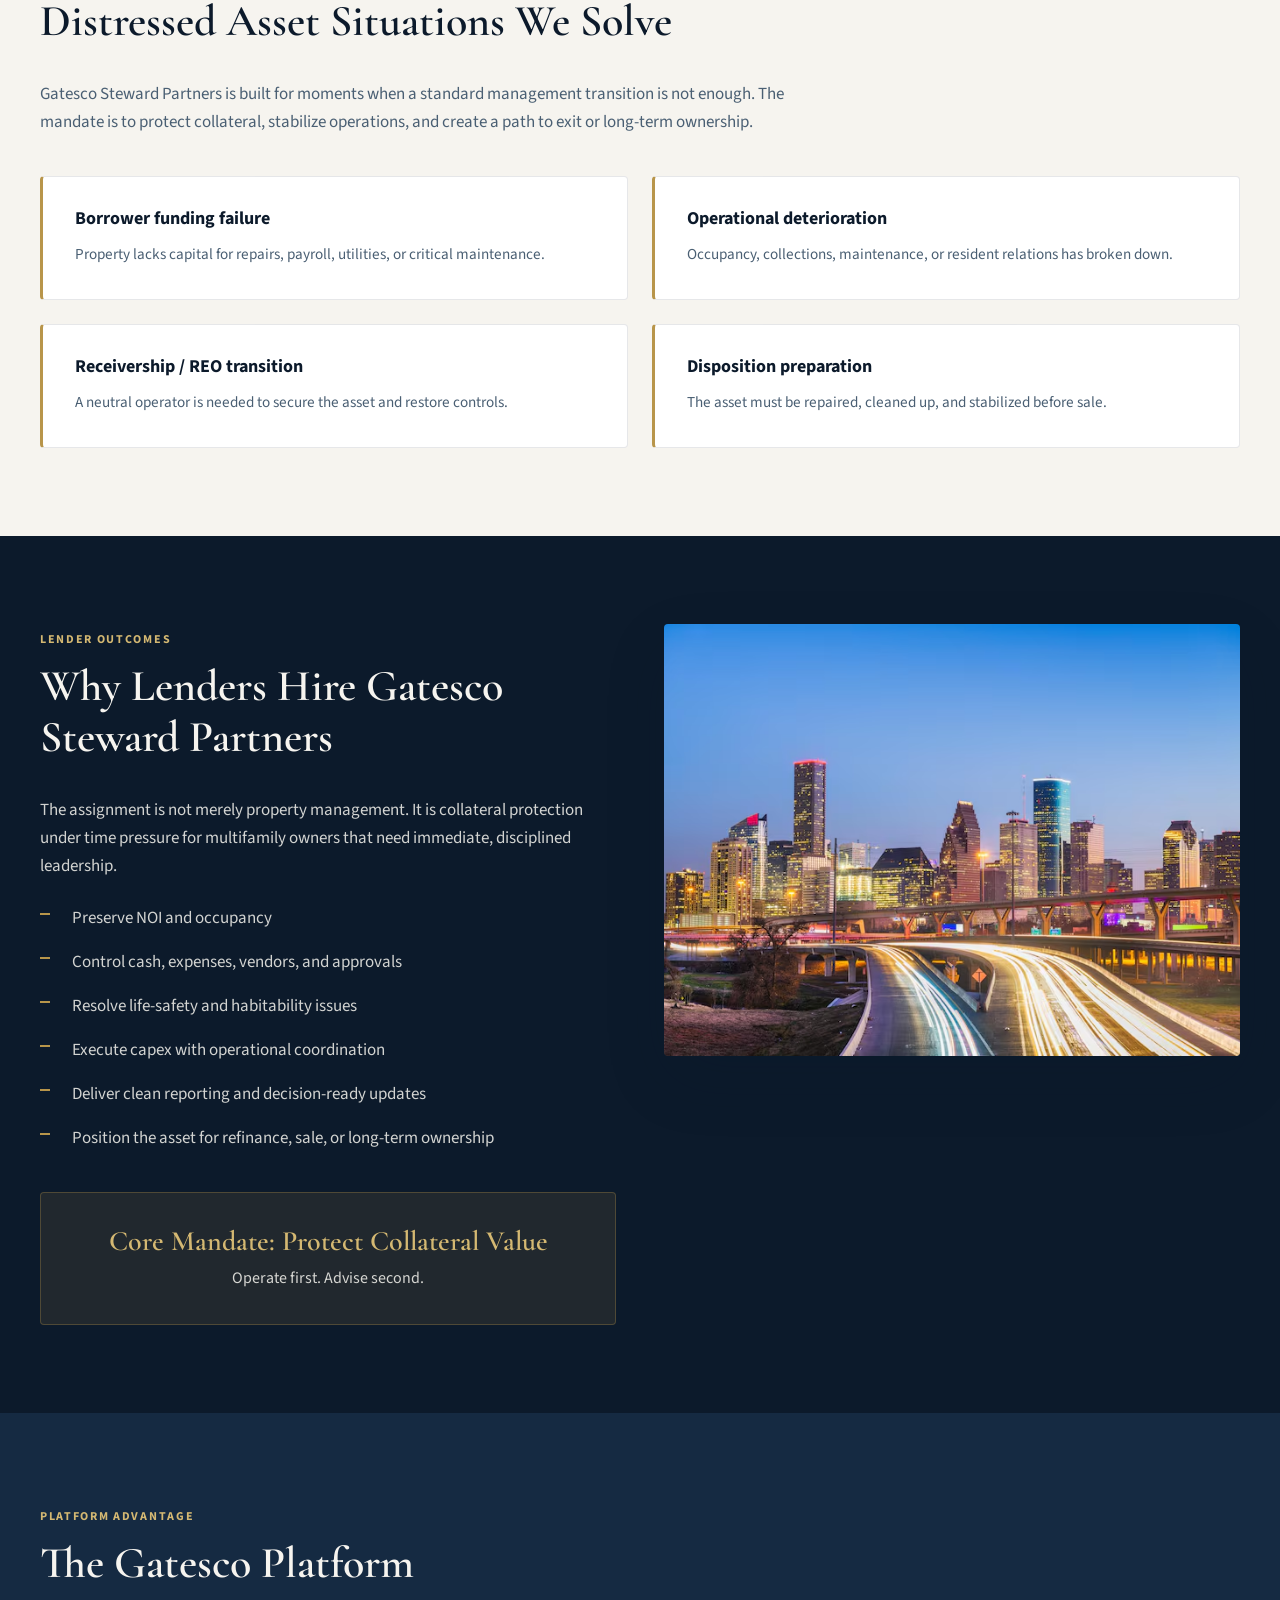
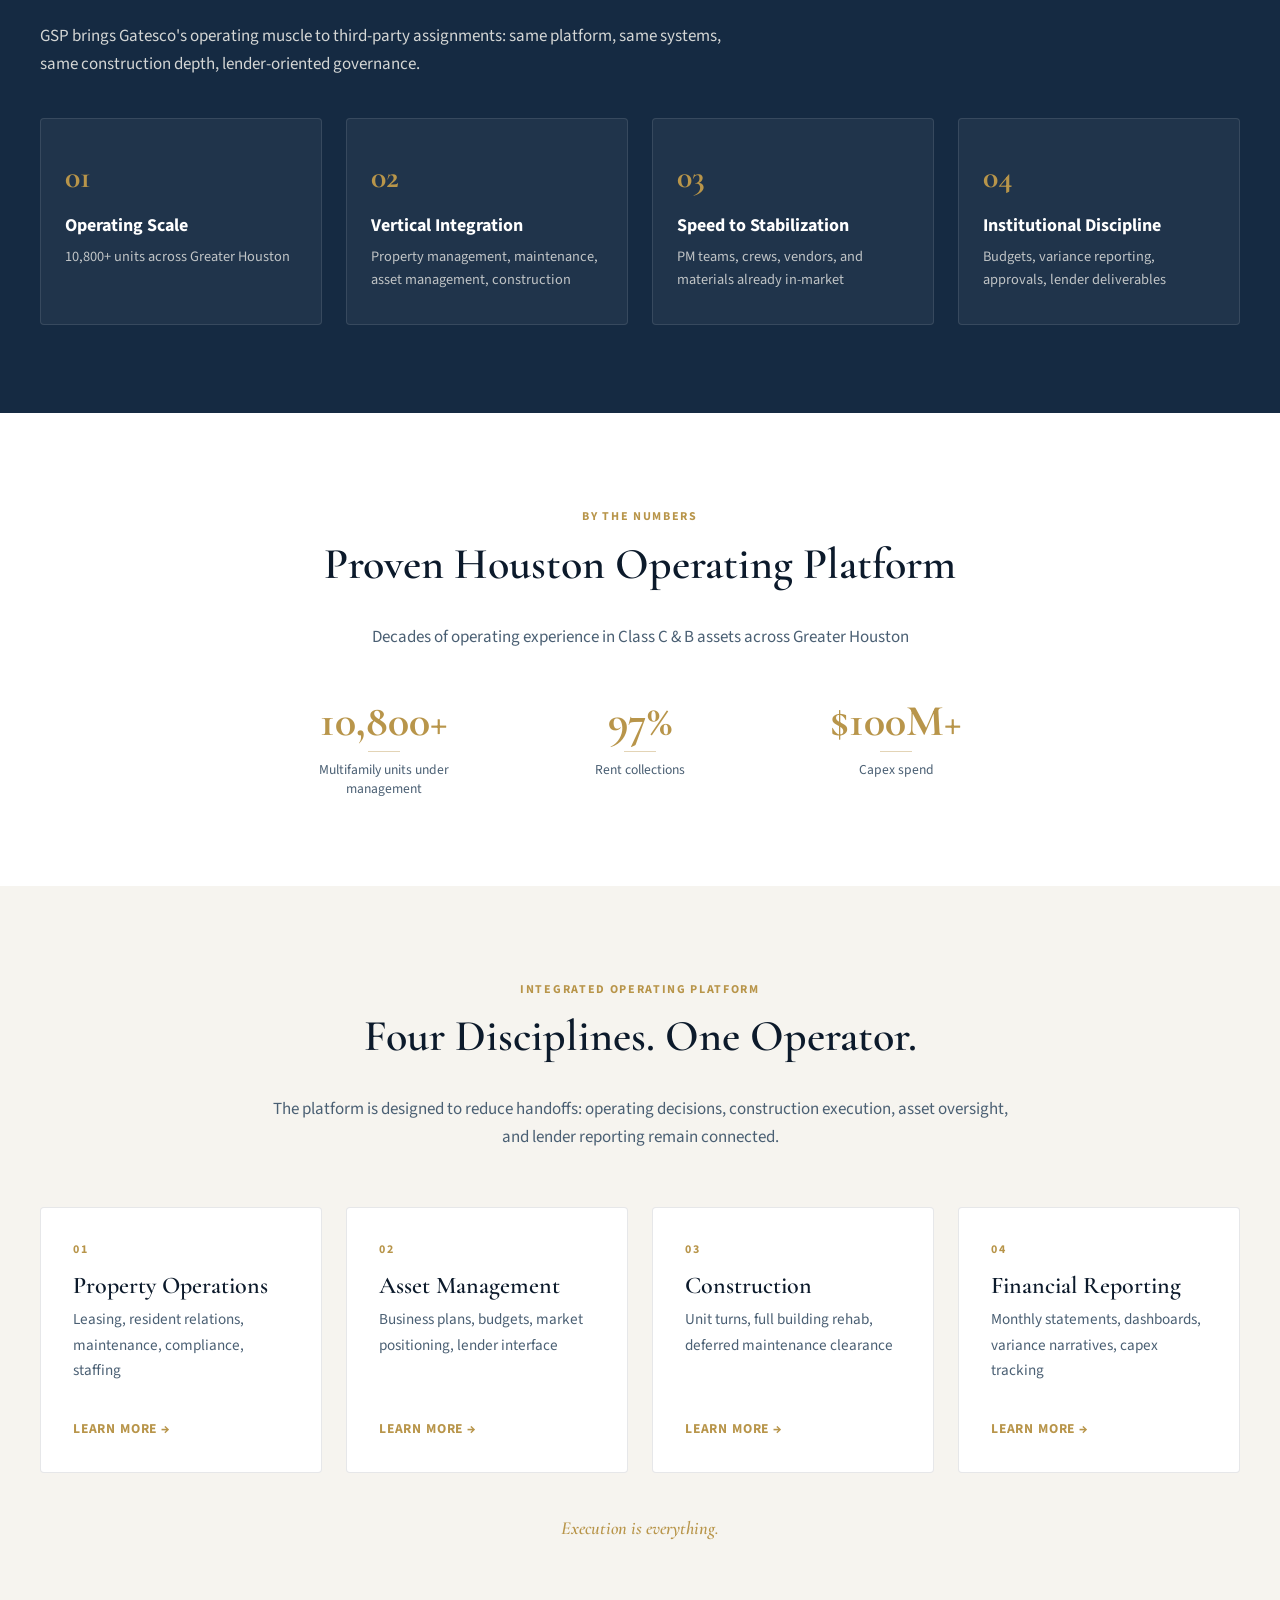
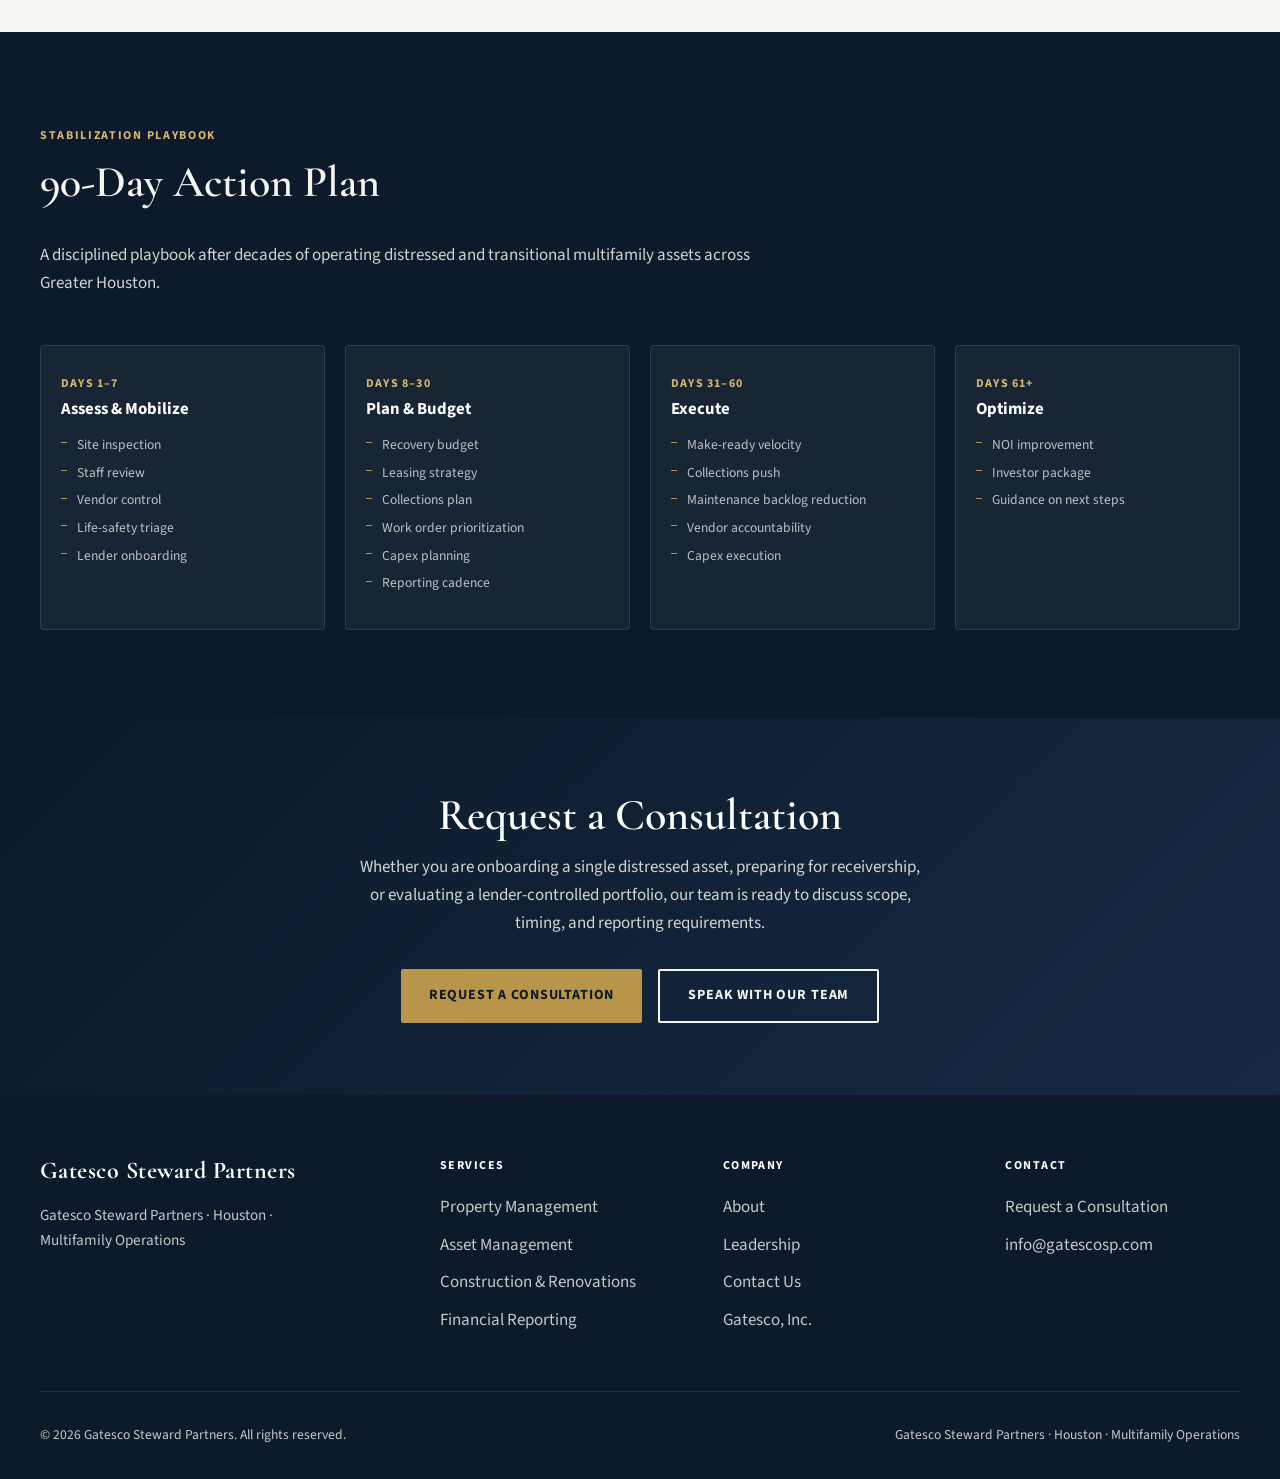
==== commit 25b6eec7: "Use website header logo lockup in site navigation Replace text brand mark with the Multifamily Prope" ====
--- a/index.html
+++ b/index.html
@@ -13,9 +13,8 @@
 <body>
   <header class="site-header">
     <div class="container header-inner">
-      <a href="index.html" class="logo">
-        <span class="logo-name">Gatesco Steward Partners</span>
-        <span class="logo-tagline">Houston · Multifamily Operations</span>
+      <a href="index.html" class="logo" aria-label="Gatesco Steward Partners home">
+        <img src="images/logos/gsp-website-header-light.svg" alt="Gatesco Steward Partners — Multifamily Property Management" class="logo-img" width="280" height="36">
       </a>
       <nav class="nav-main" aria-label="Main navigation">
         <ul class="nav-links">
--- a/css/styles.css
+++ b/css/styles.css
@@ -125,6 +125,15 @@
   display: flex;
   flex-direction: column;
   gap: 0.1rem;
+  flex-shrink: 0;
+  max-width: min(280px, 52vw);
+}
+
+.logo-img {
+  display: block;
+  width: 100%;
+  max-width: 280px;
+  height: auto;
 }
 
 .logo-name {
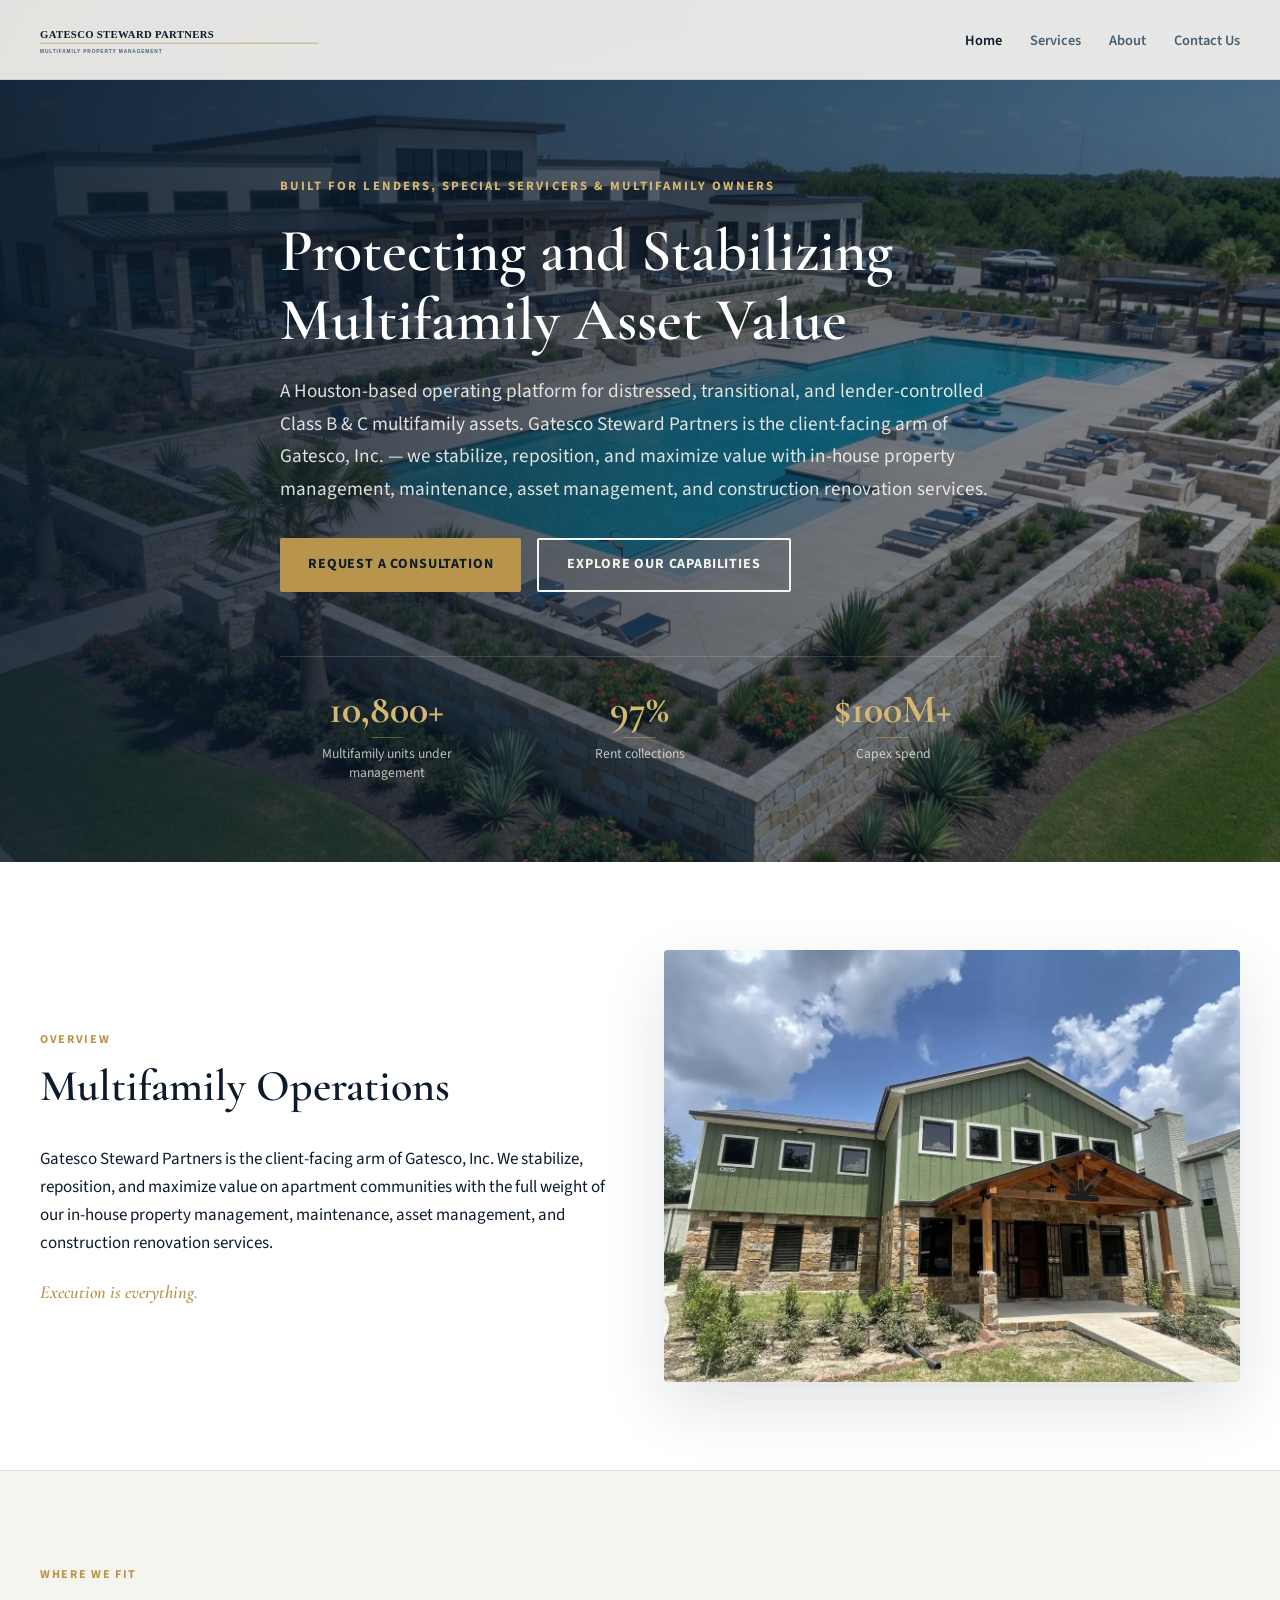
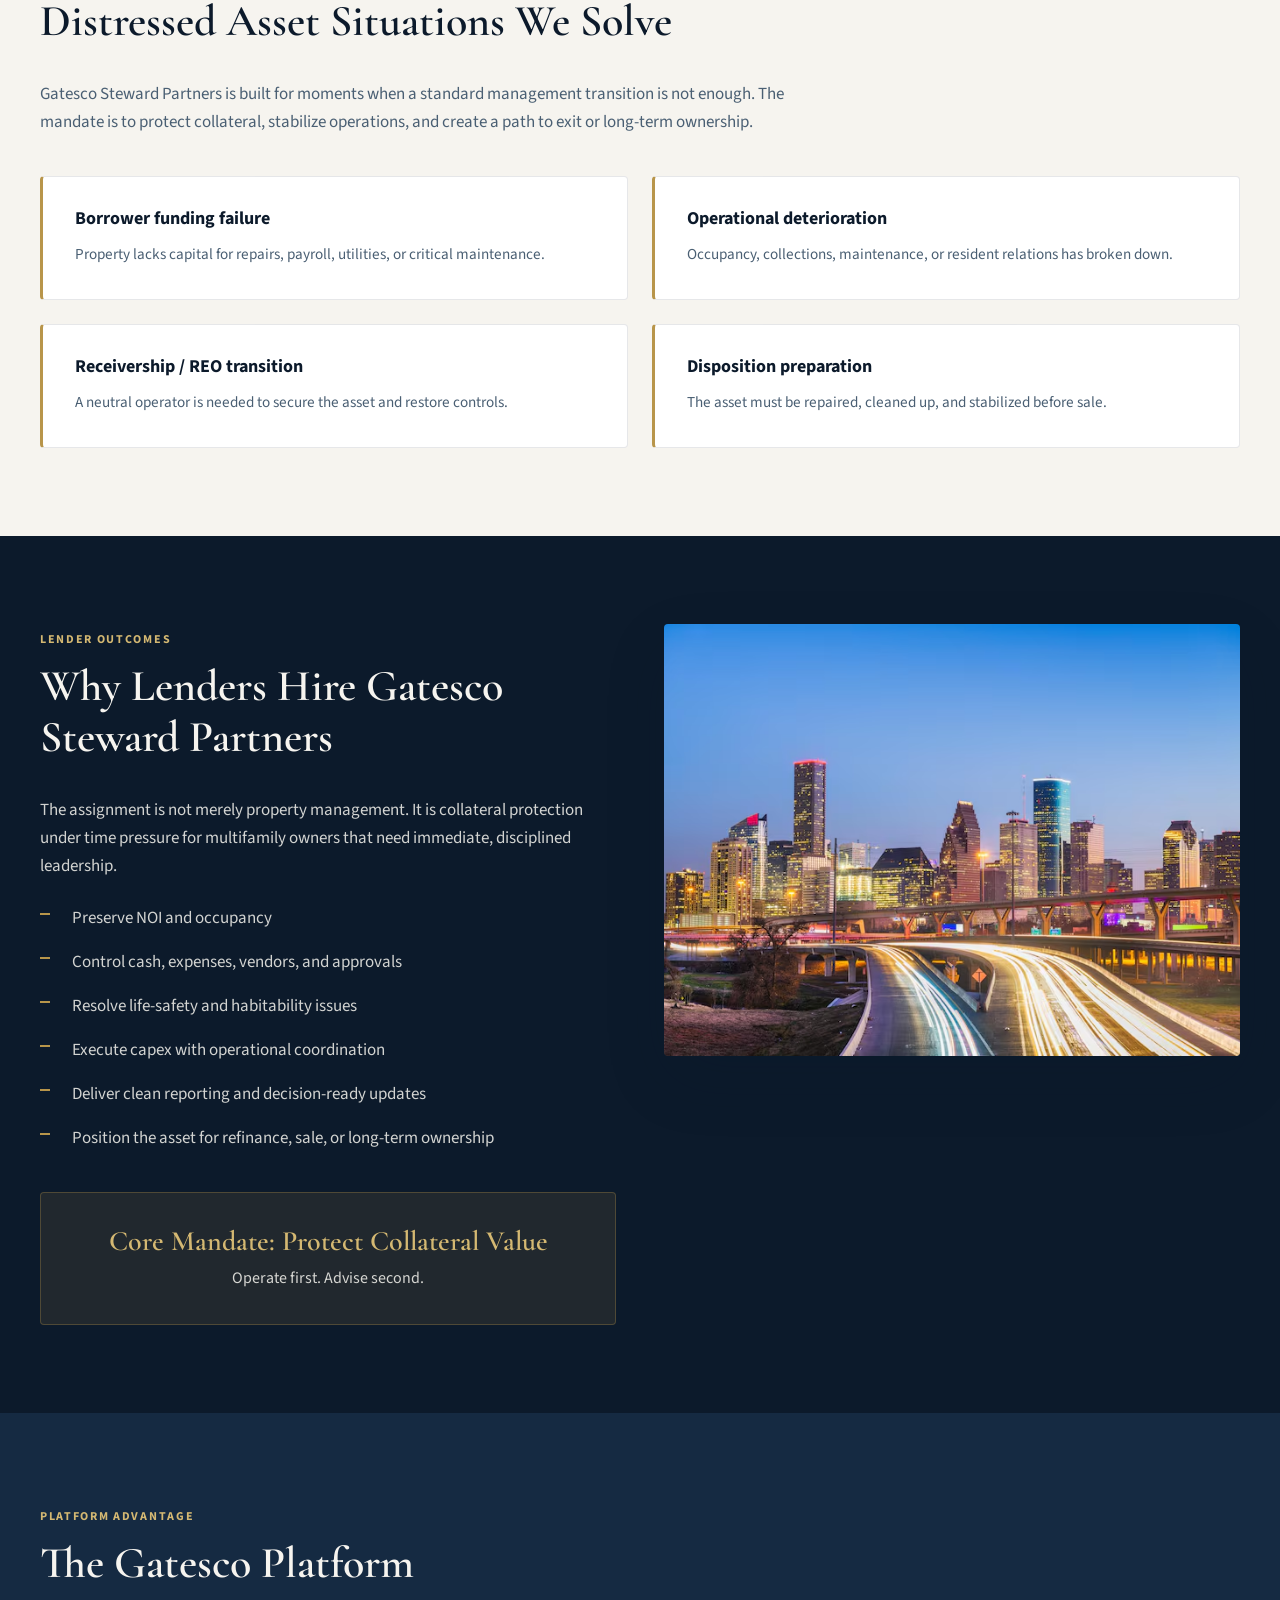
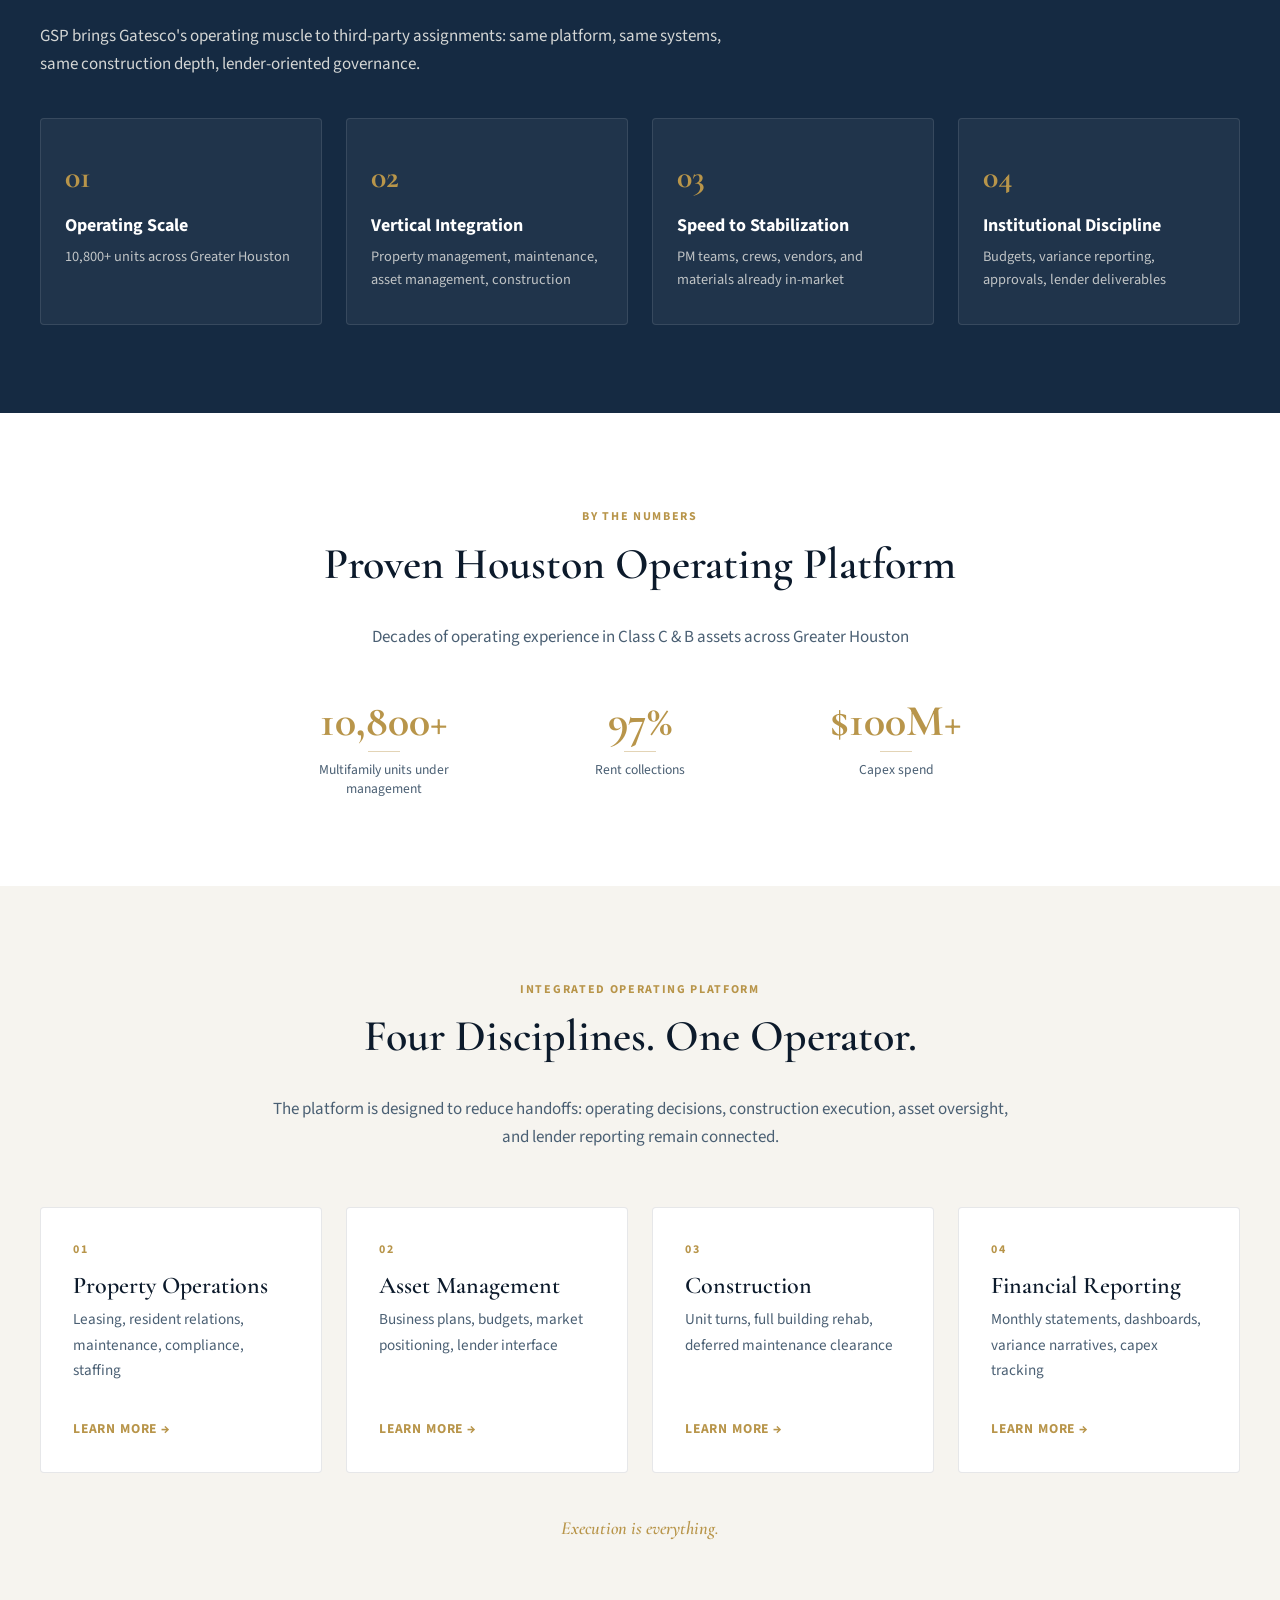
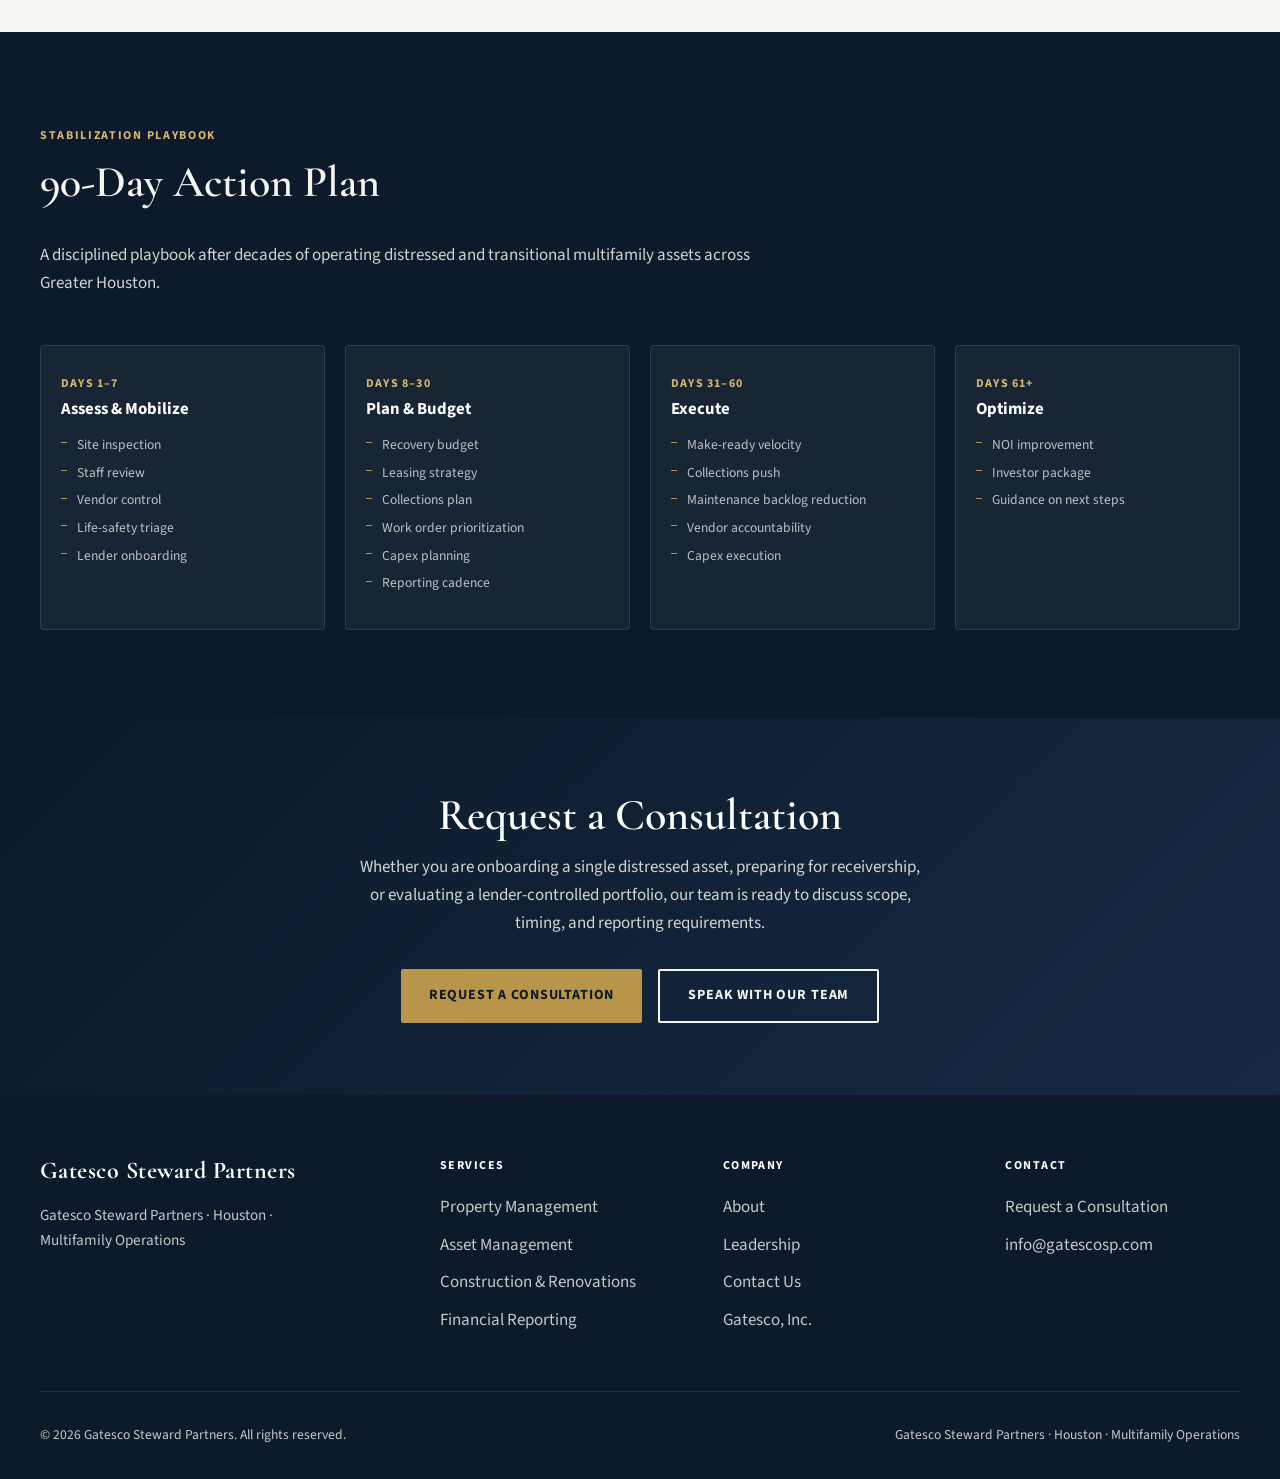
==== commit 3ba98450: "Slightly enlarge website header logo" ====
--- a/index.html
+++ b/index.html
@@ -14,7 +14,7 @@
   <header class="site-header">
     <div class="container header-inner">
       <a href="index.html" class="logo" aria-label="Gatesco Steward Partners home">
-        <img src="images/logos/gsp-website-header-light.svg" alt="Gatesco Steward Partners — Multifamily Property Management" class="logo-img" width="280" height="36">
+        <img src="images/logos/gsp-website-header-light.svg" alt="Gatesco Steward Partners — Multifamily Property Management" class="logo-img" width="340" height="44">
       </a>
       <nav class="nav-main" aria-label="Main navigation">
         <ul class="nav-links">
--- a/css/styles.css
+++ b/css/styles.css
@@ -126,13 +126,13 @@
   flex-direction: column;
   gap: 0.1rem;
   flex-shrink: 0;
-  max-width: min(280px, 52vw);
+  max-width: min(340px, 58vw);
 }
 
 .logo-img {
   display: block;
   width: 100%;
-  max-width: 280px;
+  max-width: 340px;
   height: auto;
 }
 
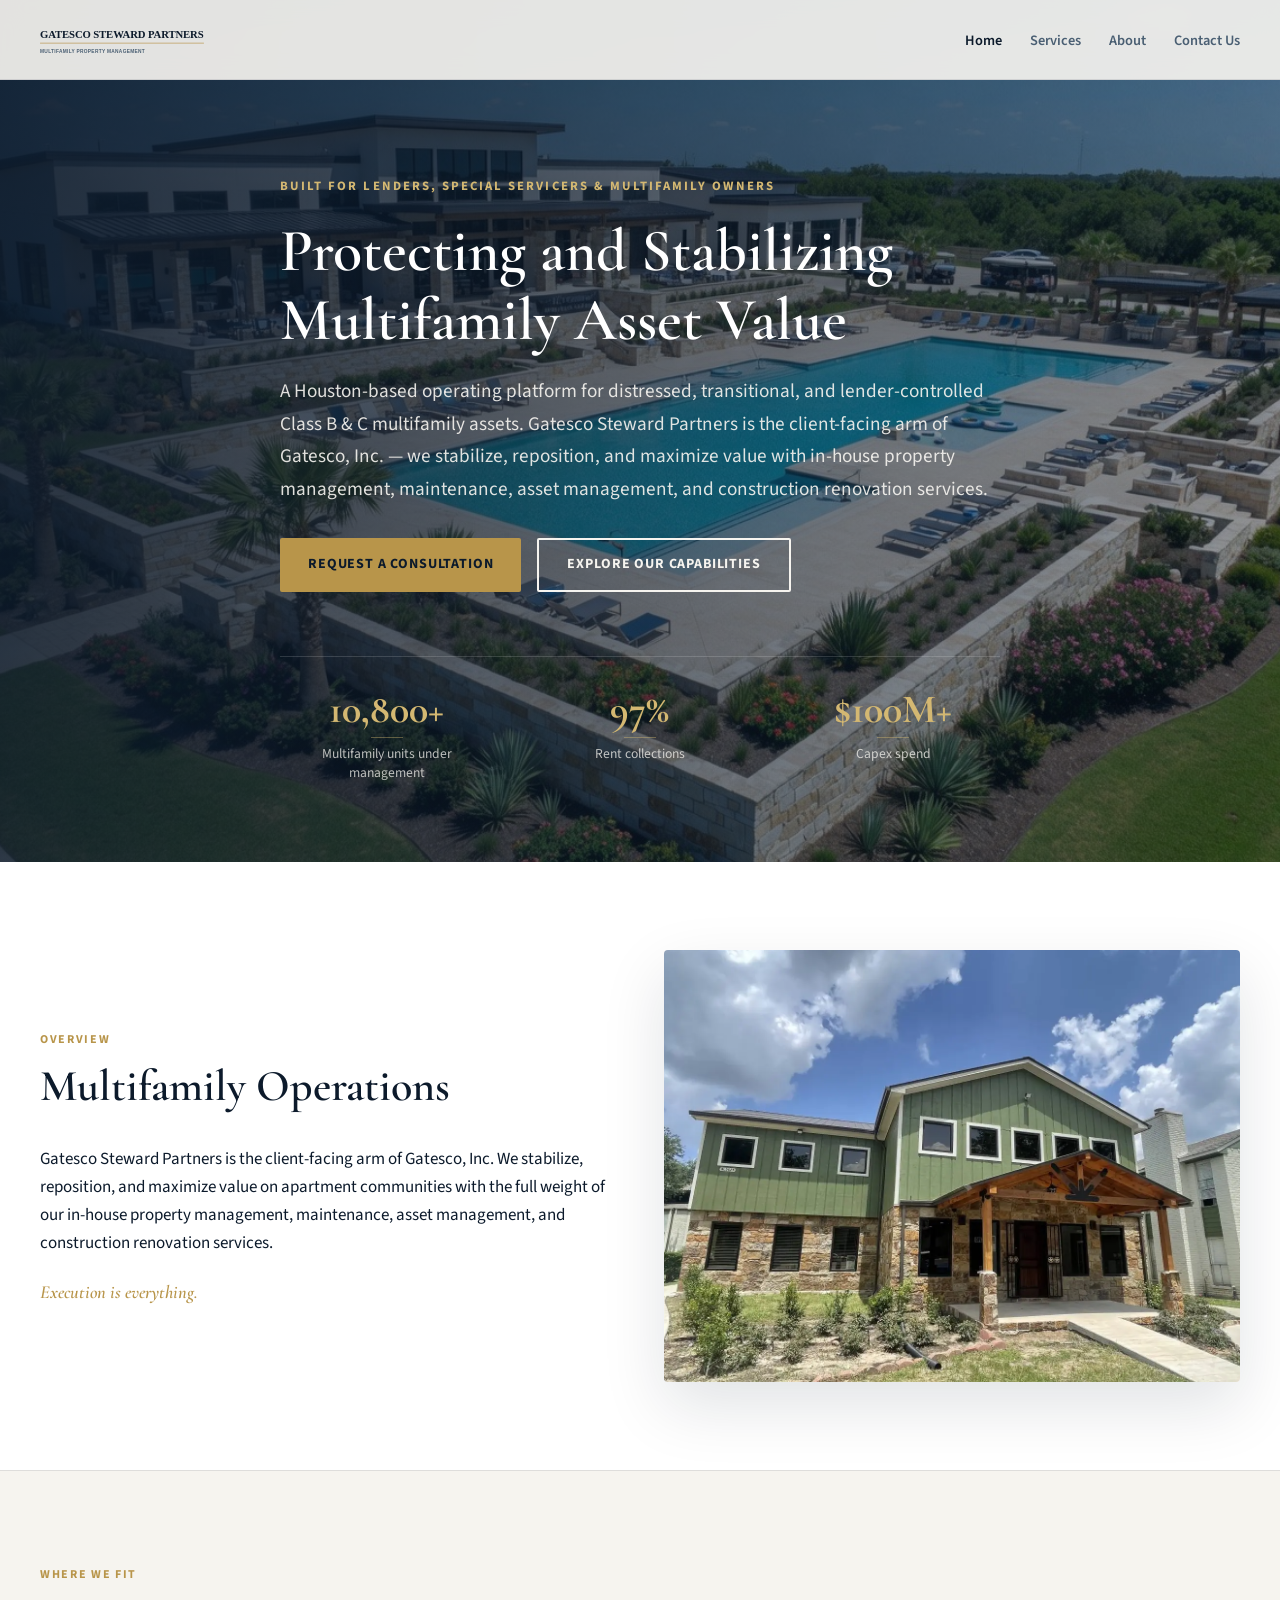
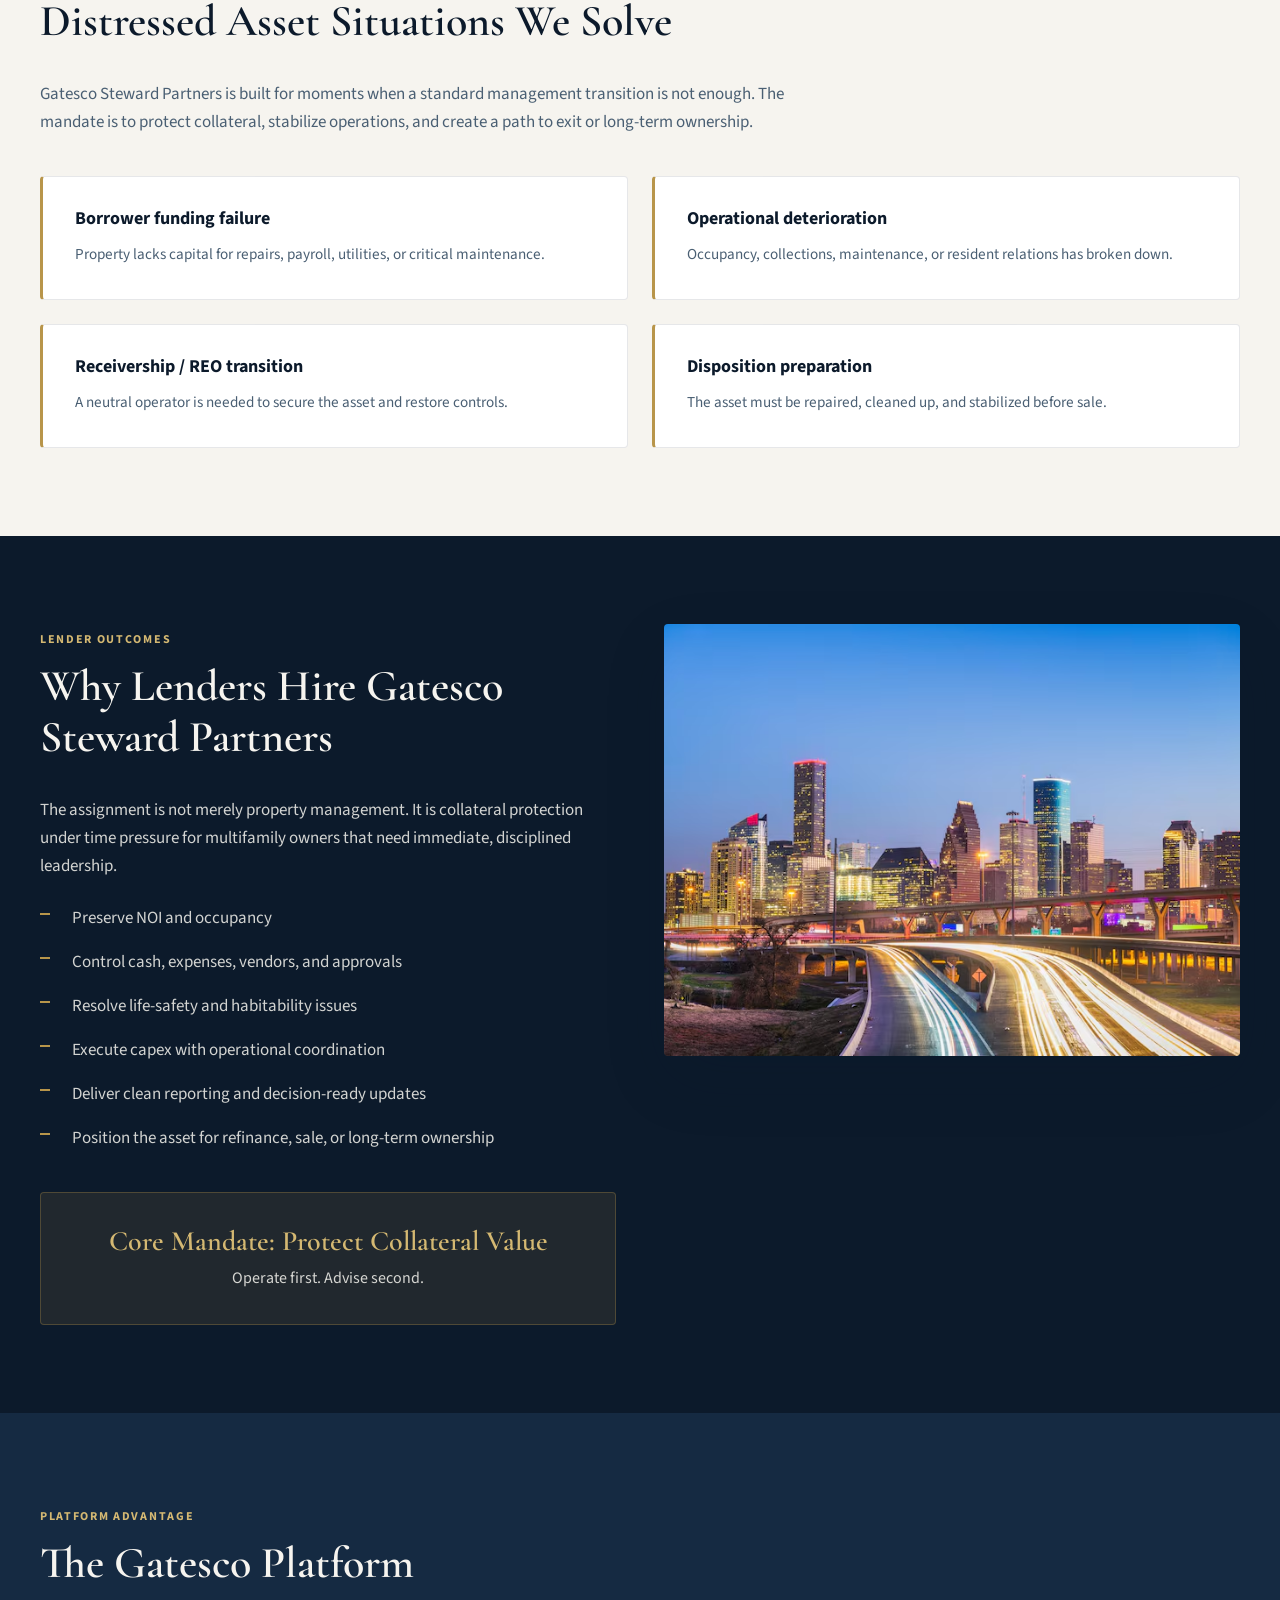
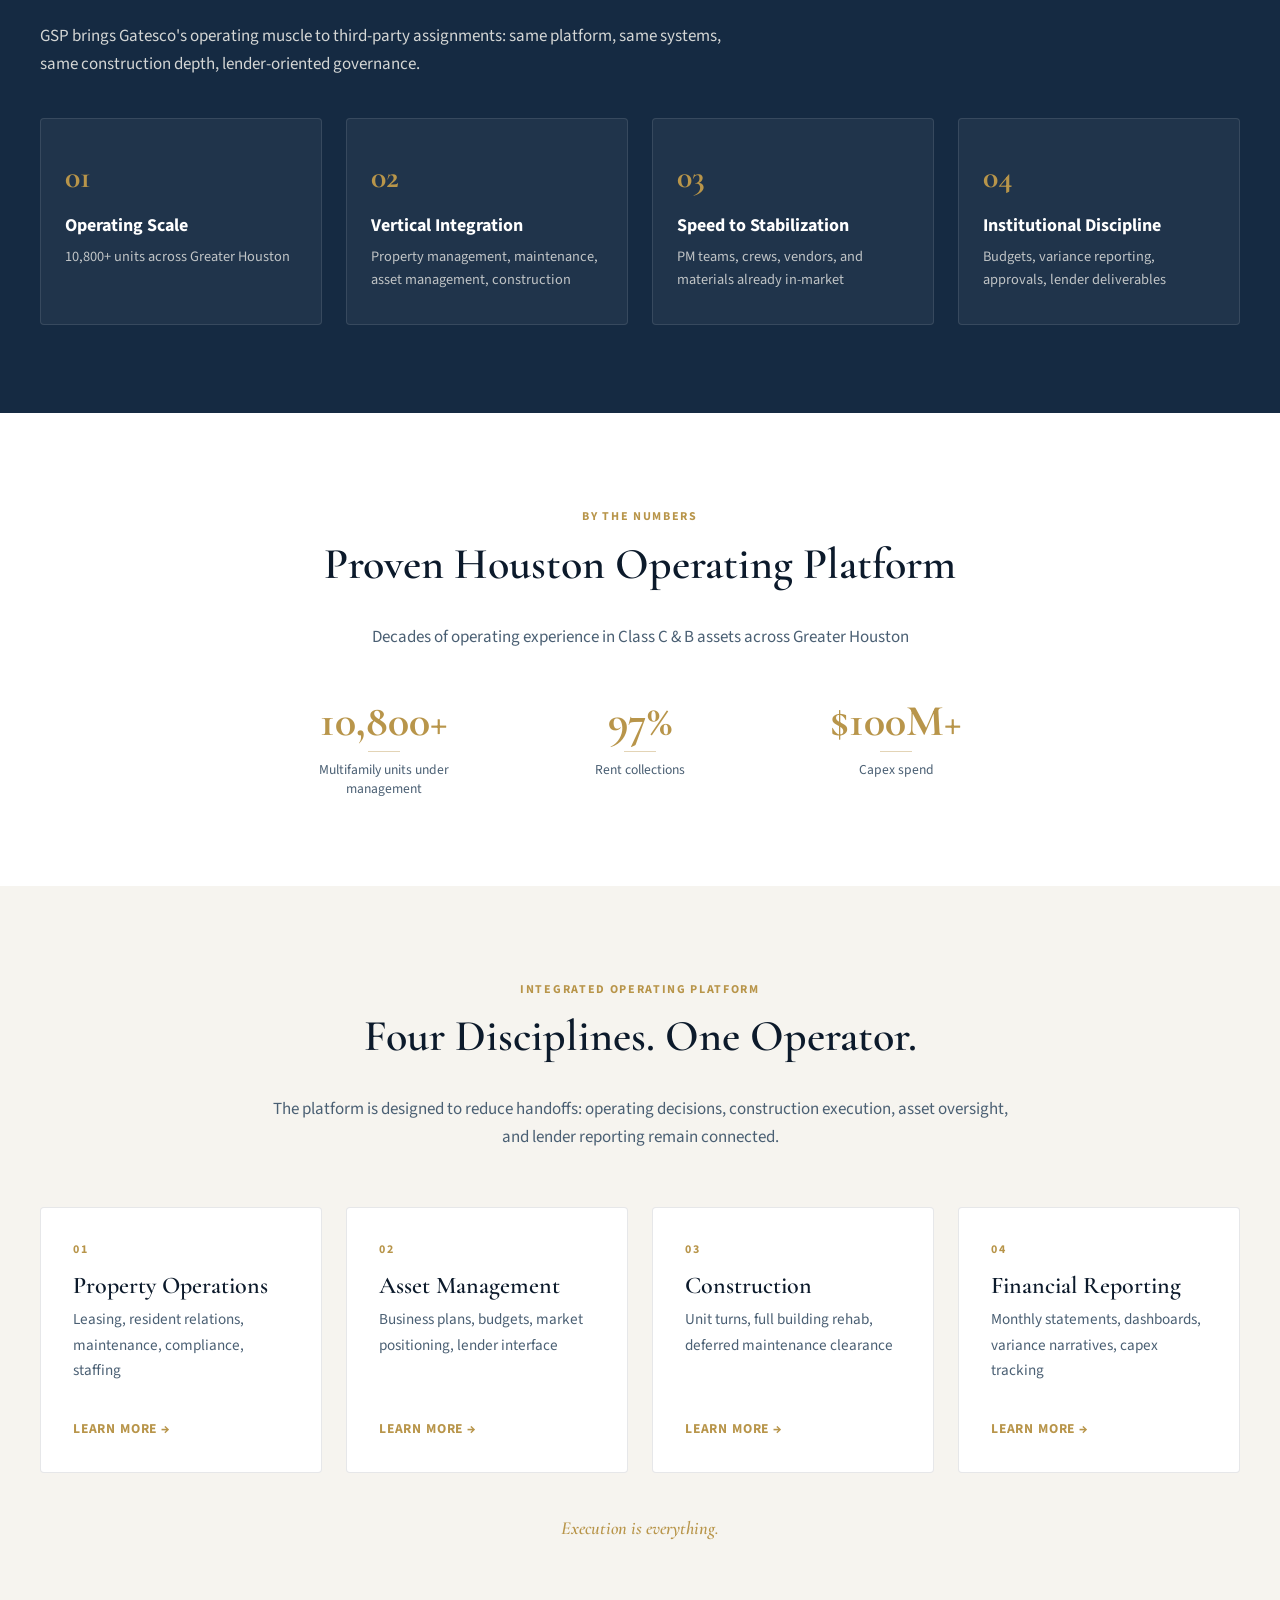
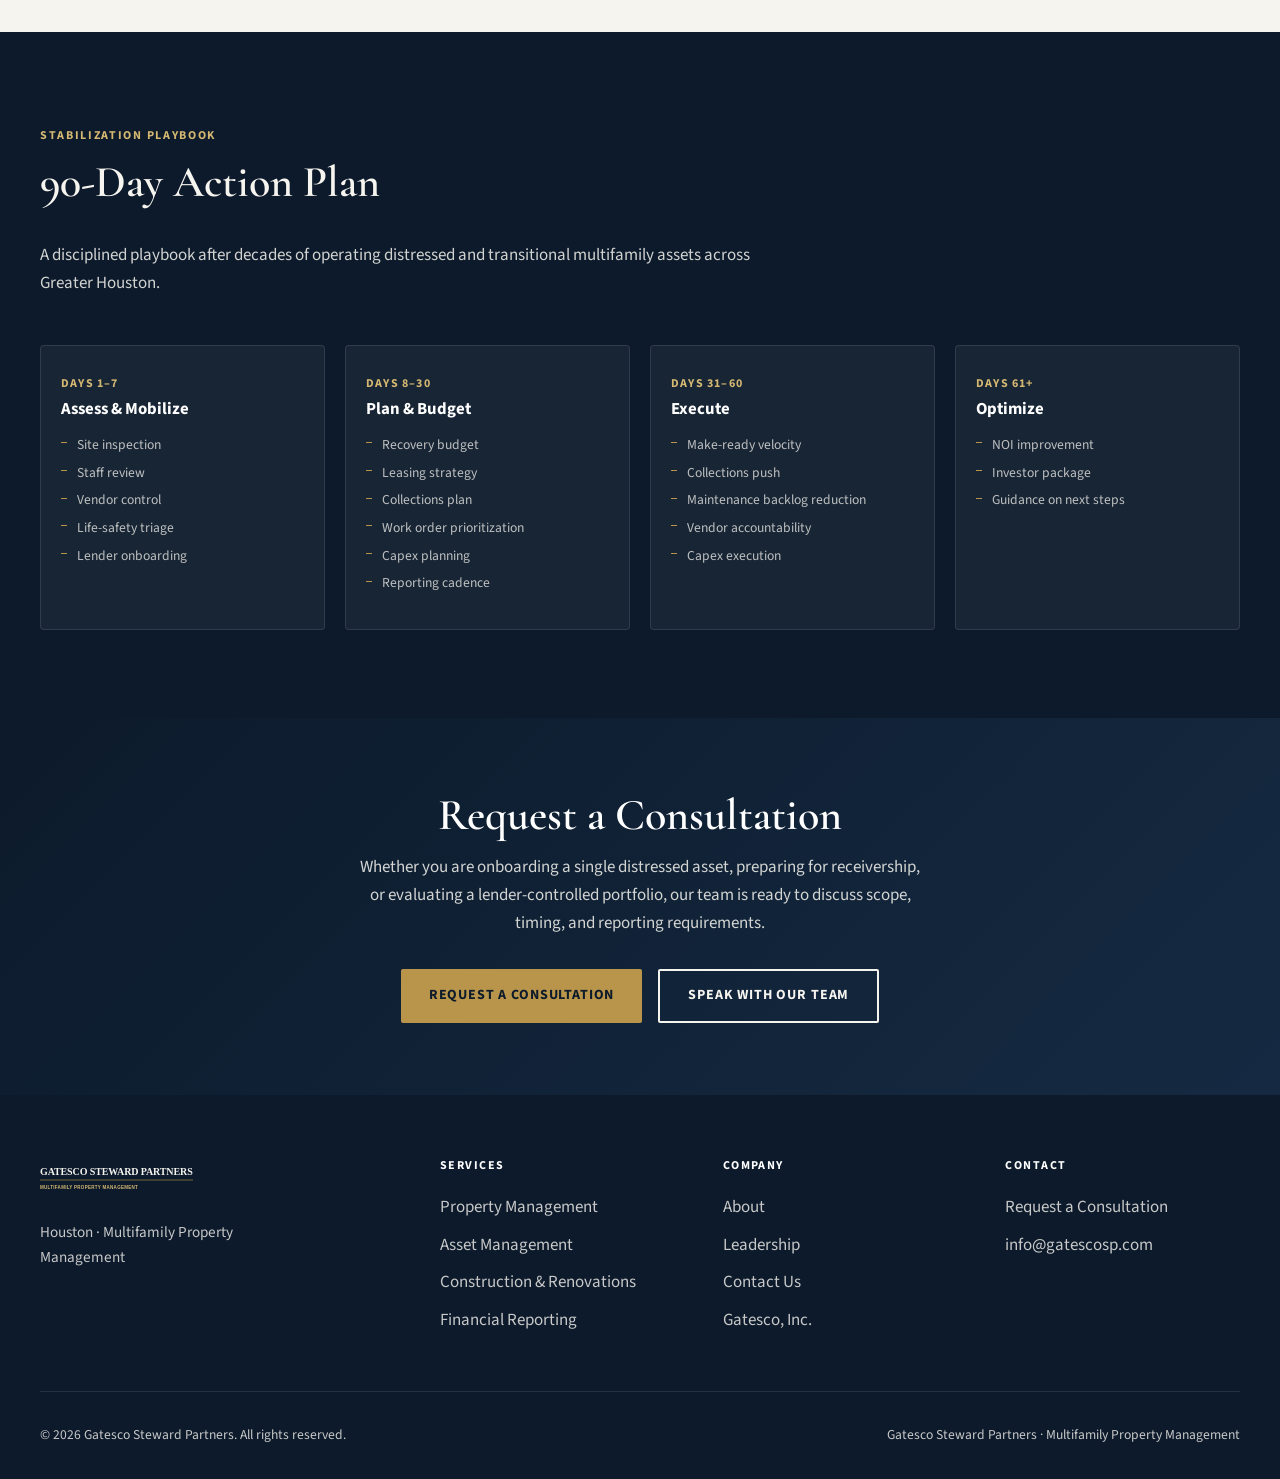
==== commit b0879b45: "Deploy aligned logo across website header, footer, and favicon Use the ment-under-R lockup for light" ====
--- a/index.html
+++ b/index.html
@@ -9,12 +9,13 @@
   <link rel="preconnect" href="https://fonts.gstatic.com" crossorigin>
   <link href="https://fonts.googleapis.com/css2?family=Cormorant+Garamond:wght@500;600;700&family=Source+Sans+3:wght@400;600;700&display=swap" rel="stylesheet">
   <link rel="stylesheet" href="css/styles.css">
+  <link rel="icon" href="images/logos/gsp-favicon.svg" type="image/svg+xml">
 </head>
 <body>
   <header class="site-header">
     <div class="container header-inner">
       <a href="index.html" class="logo" aria-label="Gatesco Steward Partners home">
-        <img src="images/logos/gsp-website-header-light.svg" alt="Gatesco Steward Partners — Multifamily Property Management" class="logo-img" width="340" height="44">
+        <img src="images/logos/gsp-website-header-light.svg?v=3" alt="Gatesco Steward Partners — Multifamily Property Management" class="logo-img" width="420" height="54">
       </a>
       <nav class="nav-main" aria-label="Main navigation">
         <ul class="nav-links">
@@ -305,8 +306,10 @@
     <div class="container">
       <div class="footer-grid">
         <div class="footer-brand">
-          <span class="logo-name">Gatesco Steward Partners</span>
-          <p>Gatesco Steward Partners · Houston · Multifamily Operations</p>
+          <a href="index.html" class="footer-logo" aria-label="Gatesco Steward Partners home">
+            <img src="images/logos/gsp-website-header-dark.svg?v=3" alt="Gatesco Steward Partners — Multifamily Property Management" class="footer-logo-img" width="280" height="36">
+          </a>
+          <p>Houston · Multifamily Property Management</p>
         </div>
         <div class="footer-col">
           <h4>Services</h4>
@@ -336,7 +339,7 @@
       </div>
       <div class="footer-bottom">
         <span>&copy; 2026 Gatesco Steward Partners. All rights reserved.</span>
-        <span>Gatesco Steward Partners · Houston · Multifamily Operations</span>
+        <span>Gatesco Steward Partners · Multifamily Property Management</span>
       </div>
     </div>
   </footer>
--- a/css/styles.css
+++ b/css/styles.css
@@ -126,13 +126,13 @@
   flex-direction: column;
   gap: 0.1rem;
   flex-shrink: 0;
-  max-width: min(340px, 58vw);
+  max-width: min(420px, 62vw);
 }
 
 .logo-img {
   display: block;
   width: 100%;
-  max-width: 340px;
+  max-width: 420px;
   height: auto;
 }
 
@@ -831,6 +831,18 @@
 
 .footer-brand .logo-name {
   color: var(--white);
+}
+
+.footer-logo {
+  display: inline-block;
+  max-width: min(280px, 100%);
+}
+
+.footer-logo-img {
+  display: block;
+  width: 100%;
+  max-width: 280px;
+  height: auto;
 }
 
 .footer-brand p {
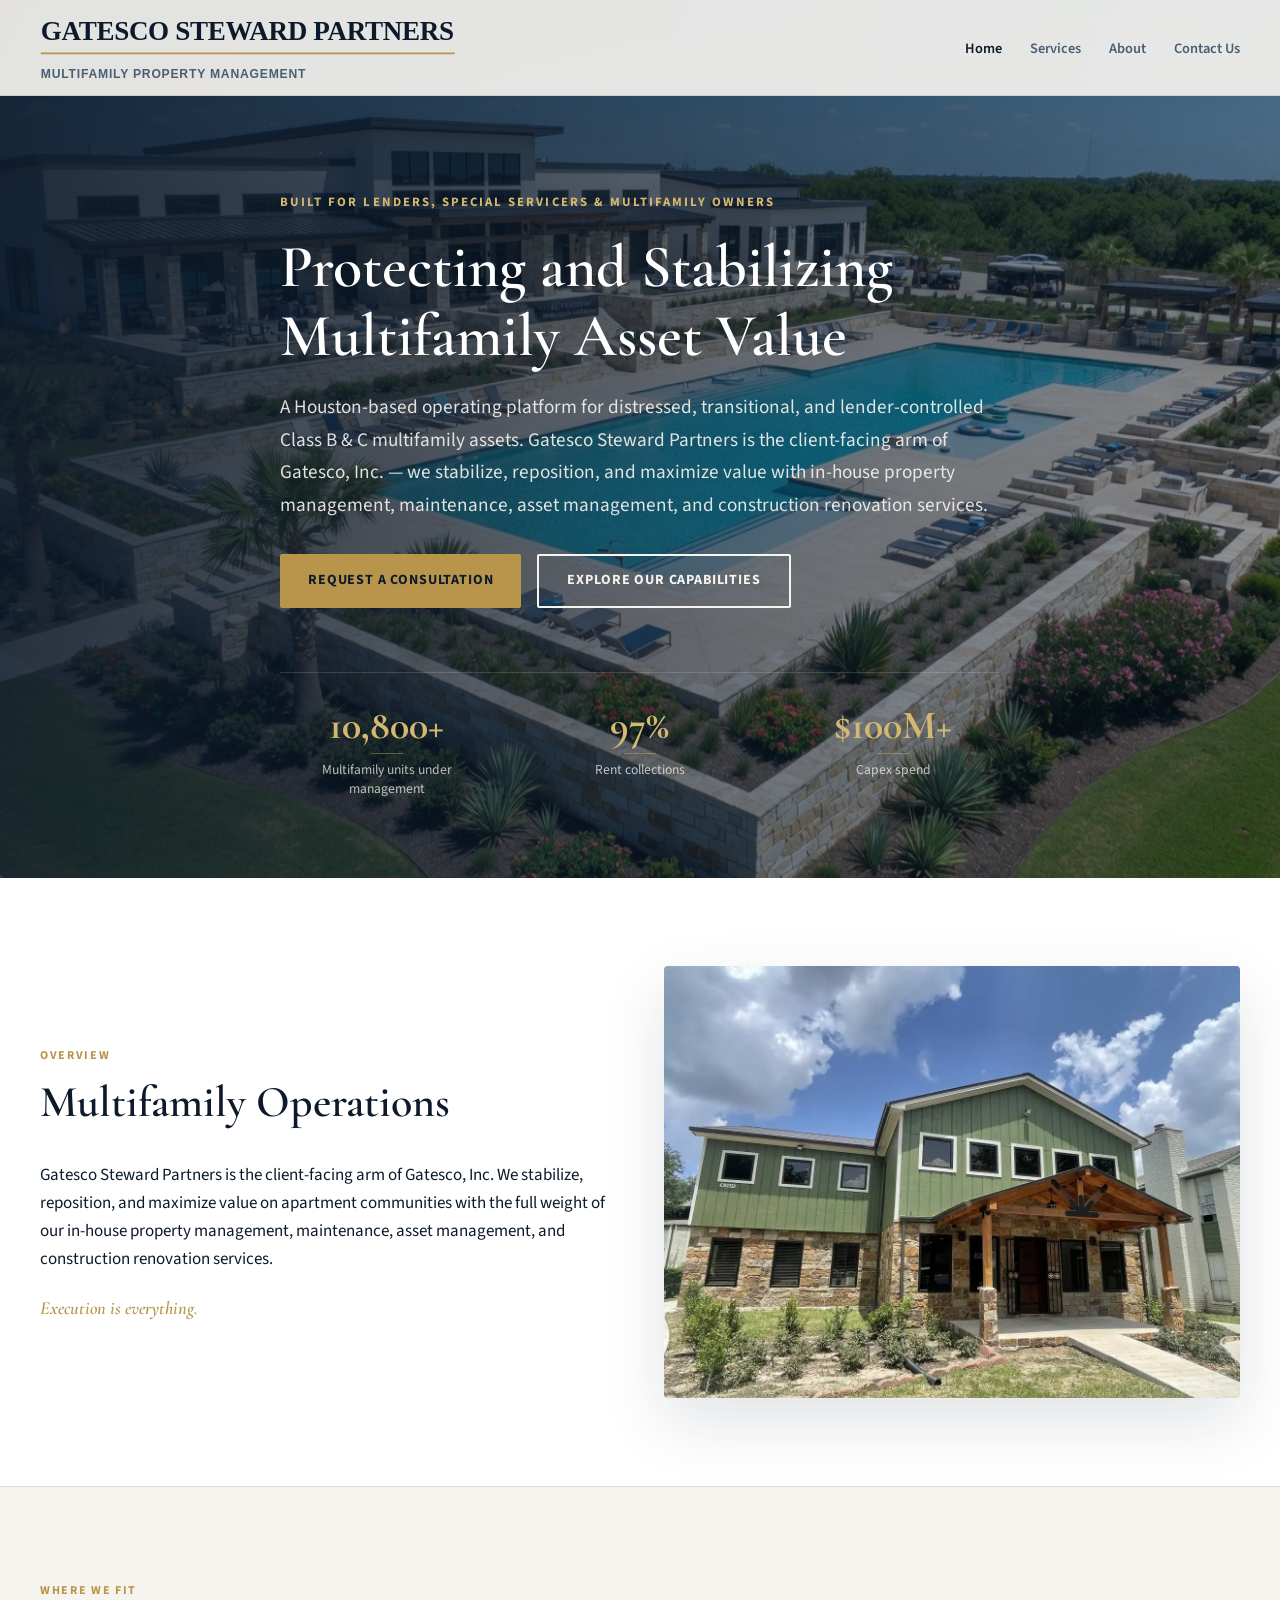
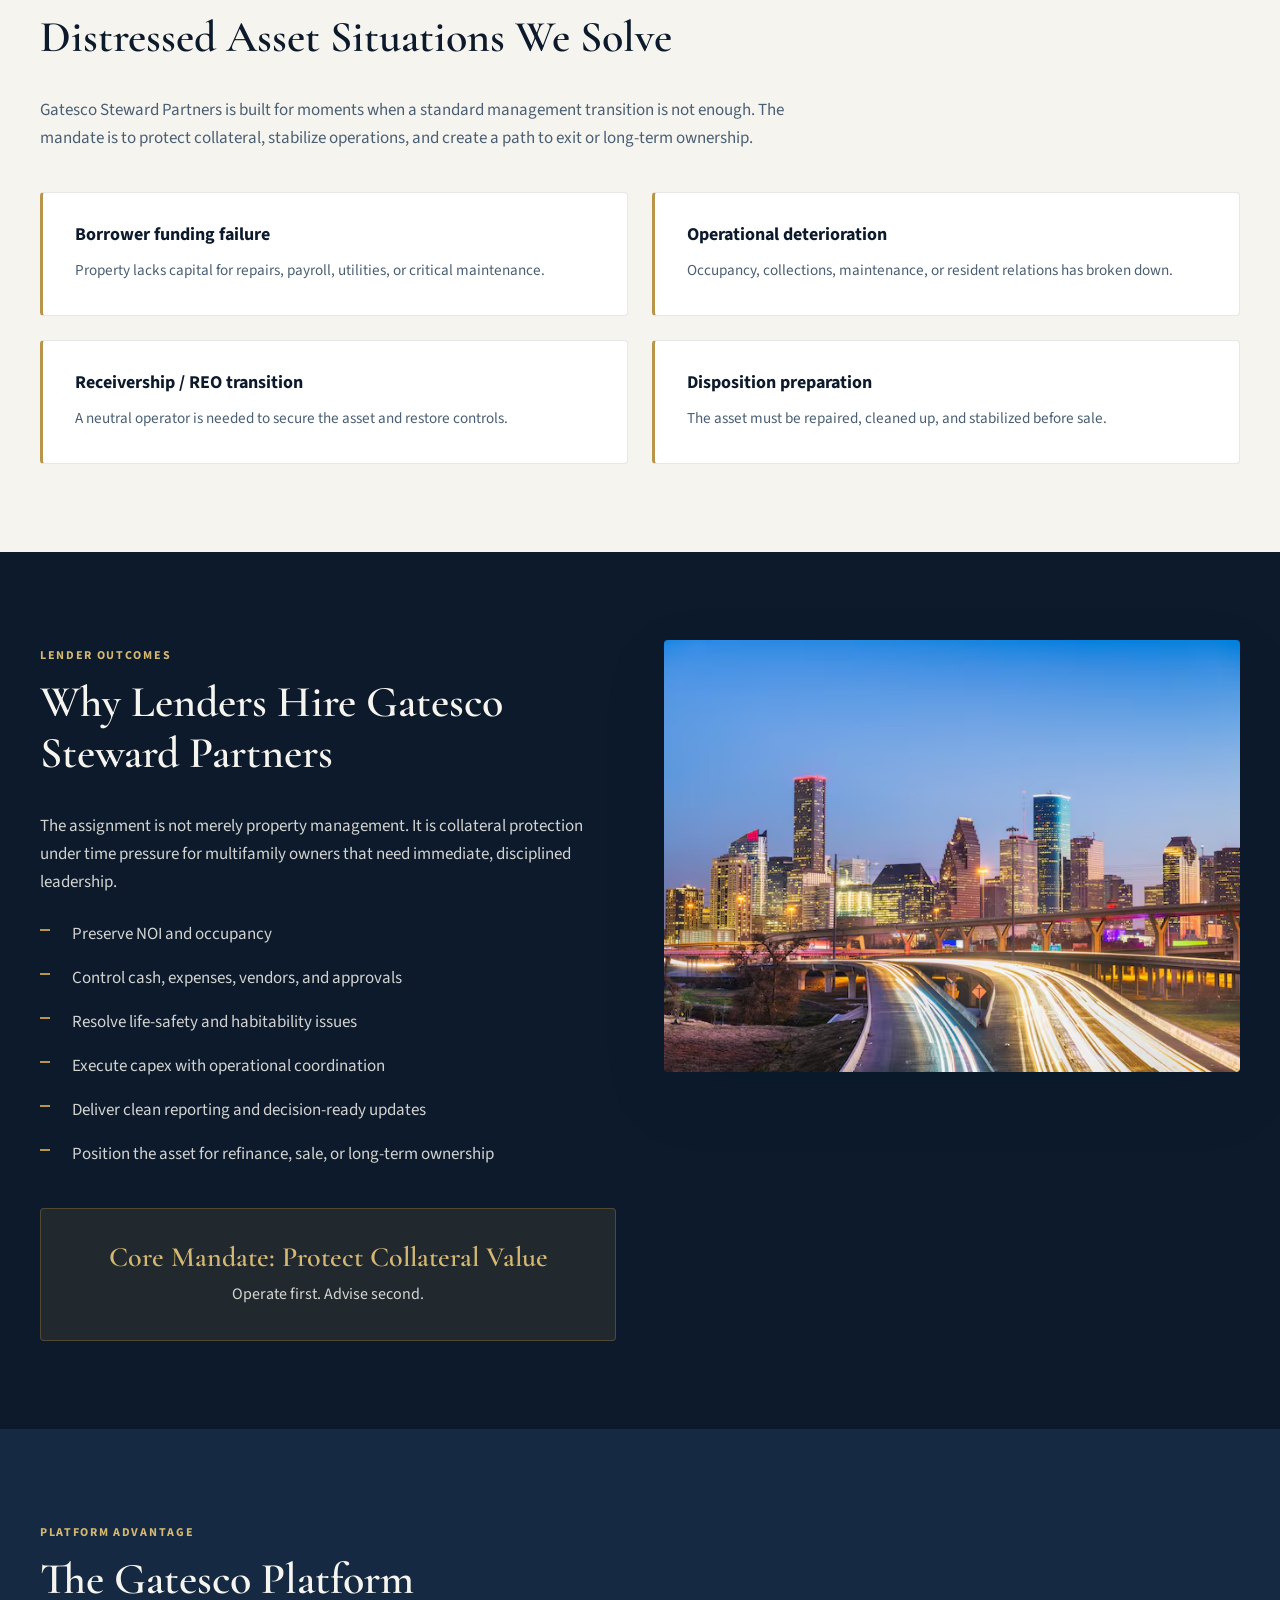
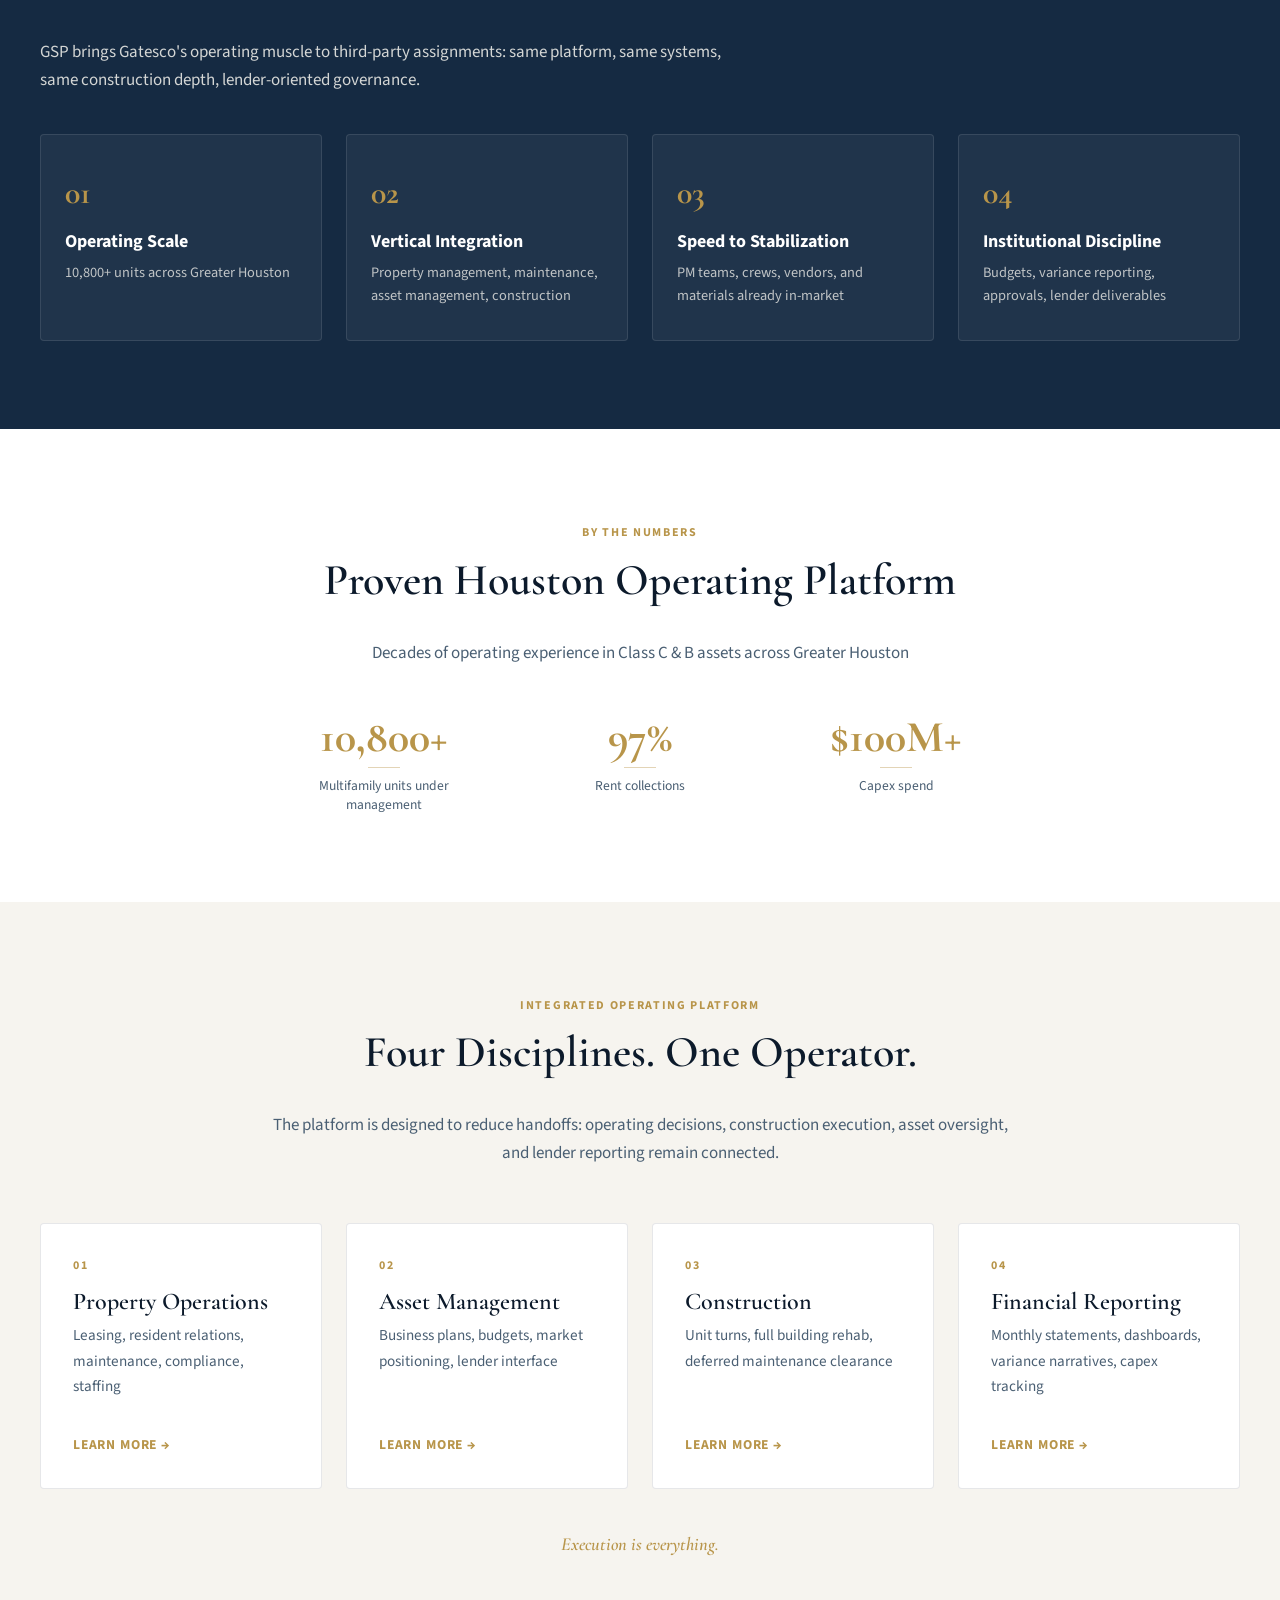
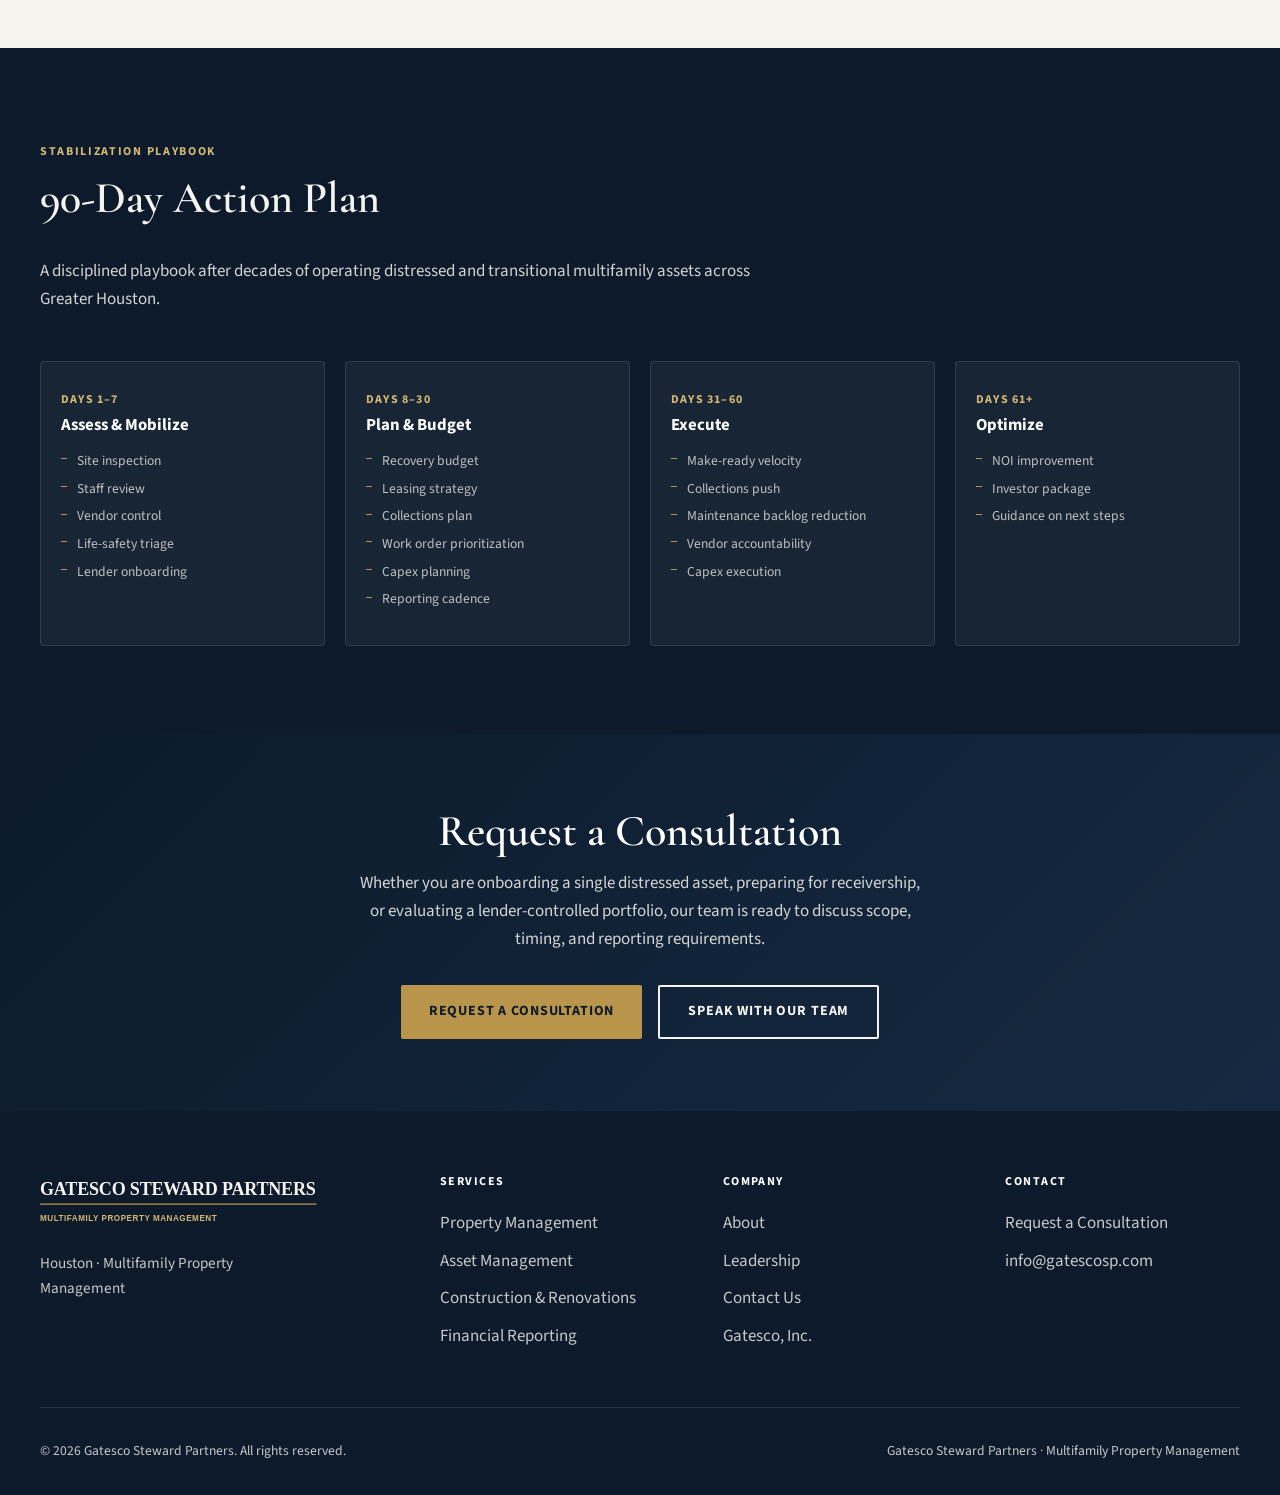
==== commit bbf8b904: "Fill header bar with larger logo Tighten logo viewBox, raise header height to 96px, and scale the lo" ====
--- a/index.html
+++ b/index.html
@@ -15,7 +15,7 @@
   <header class="site-header">
     <div class="container header-inner">
       <a href="index.html" class="logo" aria-label="Gatesco Steward Partners home">
-        <img src="images/logos/gsp-website-header-light.svg?v=3" alt="Gatesco Steward Partners — Multifamily Property Management" class="logo-img" width="420" height="54">
+        <img src="images/logos/gsp-website-header-light.svg?v=4" alt="Gatesco Steward Partners — Multifamily Property Management" class="logo-img" width="480" height="76">
       </a>
       <nav class="nav-main" aria-label="Main navigation">
         <ul class="nav-links">
@@ -307,7 +307,7 @@
       <div class="footer-grid">
         <div class="footer-brand">
           <a href="index.html" class="footer-logo" aria-label="Gatesco Steward Partners home">
-            <img src="images/logos/gsp-website-header-dark.svg?v=3" alt="Gatesco Steward Partners — Multifamily Property Management" class="footer-logo-img" width="280" height="36">
+            <img src="images/logos/gsp-website-header-dark.svg?v=4" alt="Gatesco Steward Partners — Multifamily Property Management" class="footer-logo-img" width="320" height="50">
           </a>
           <p>Houston · Multifamily Property Management</p>
         </div>
--- a/css/styles.css
+++ b/css/styles.css
@@ -13,7 +13,7 @@
   --font-display: "Cormorant Garamond", Georgia, serif;
   --font-body: "Source Sans 3", system-ui, sans-serif;
   --max-width: 1200px;
-  --header-height: 80px;
+  --header-height: 96px;
   --transition: 0.25s cubic-bezier(0.4, 0, 0.2, 1);
 }
 
@@ -123,17 +123,23 @@
 
 .logo {
   display: flex;
-  flex-direction: column;
-  gap: 0.1rem;
-  flex-shrink: 0;
-  max-width: min(420px, 62vw);
+  align-items: center;
+  flex-shrink: 1;
+  min-width: 0;
+  height: 100%;
+  max-width: min(560px, 58vw);
+  padding: 10px 0;
+  box-sizing: border-box;
 }
 
 .logo-img {
   display: block;
-  width: 100%;
-  max-width: 420px;
-  height: auto;
+  width: auto;
+  height: 100%;
+  max-height: 100%;
+  max-width: 100%;
+  object-fit: contain;
+  object-position: left center;
 }
 
 .logo-name {
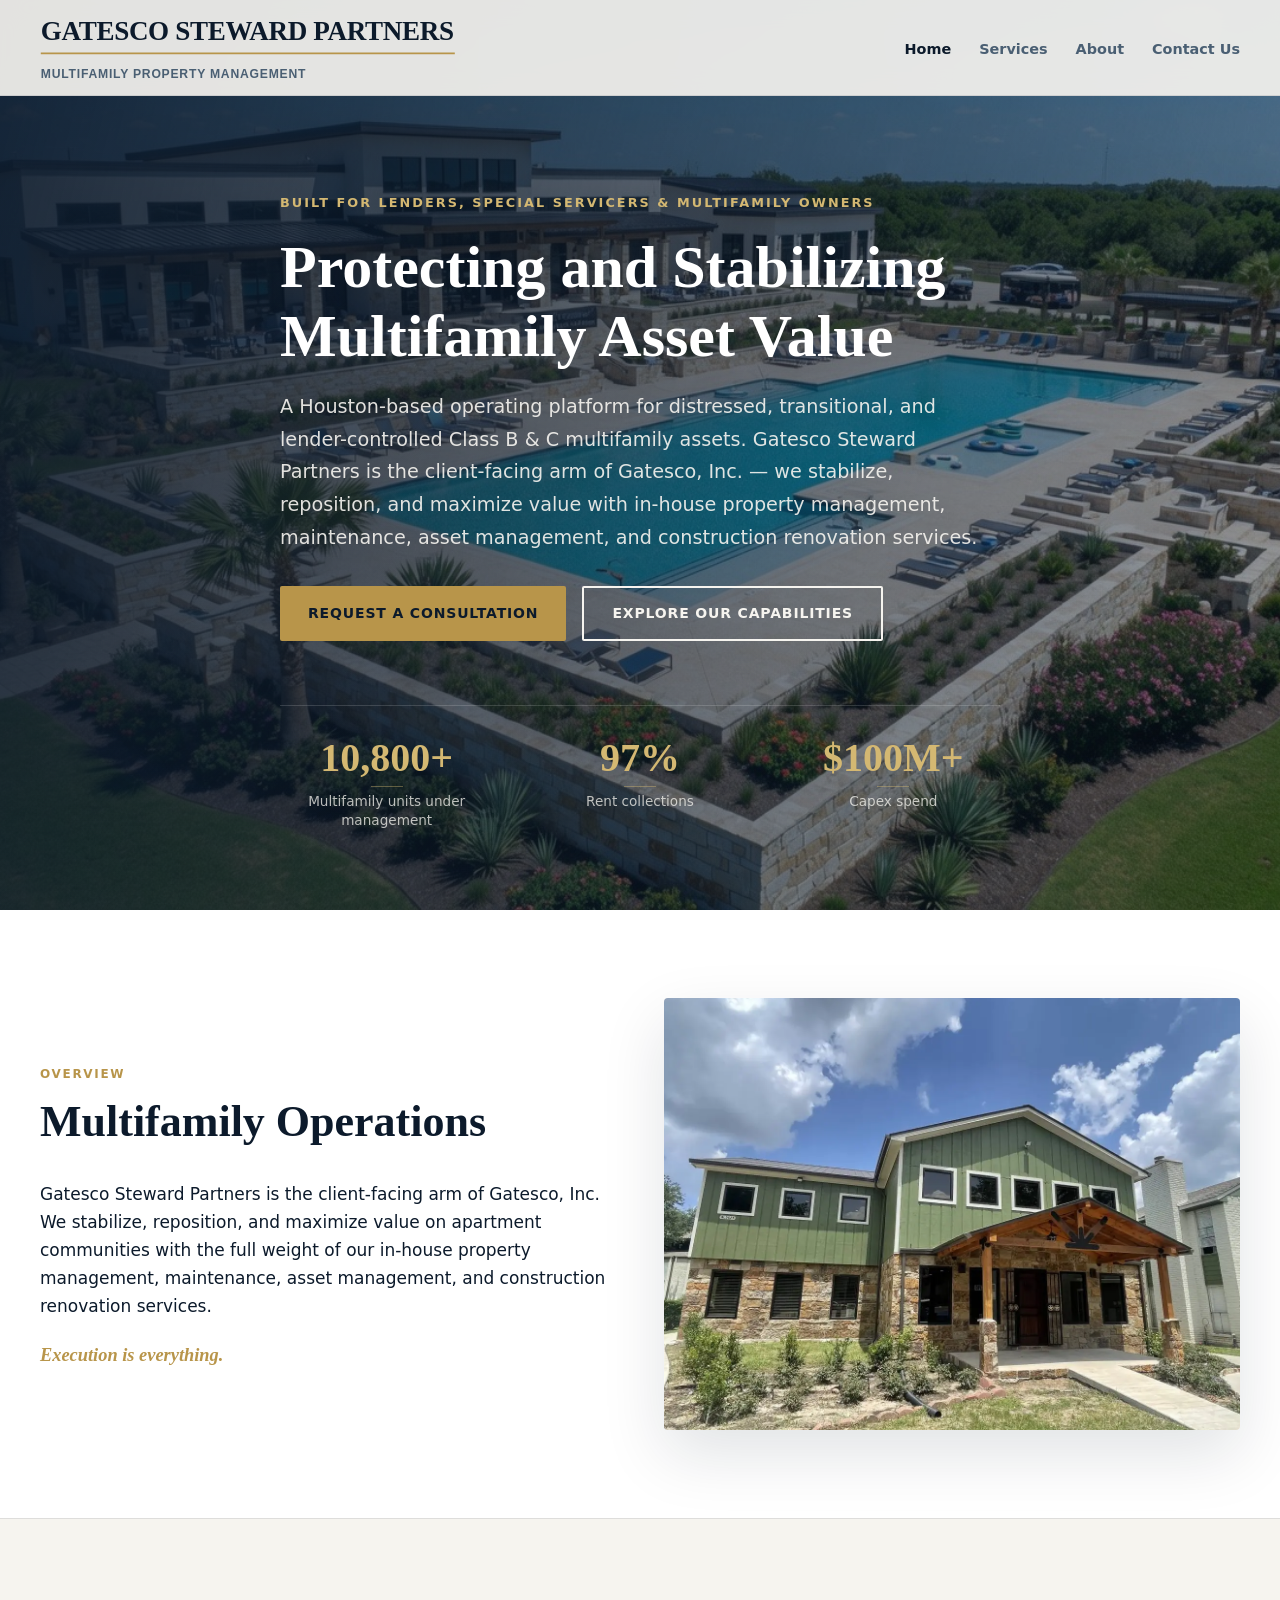
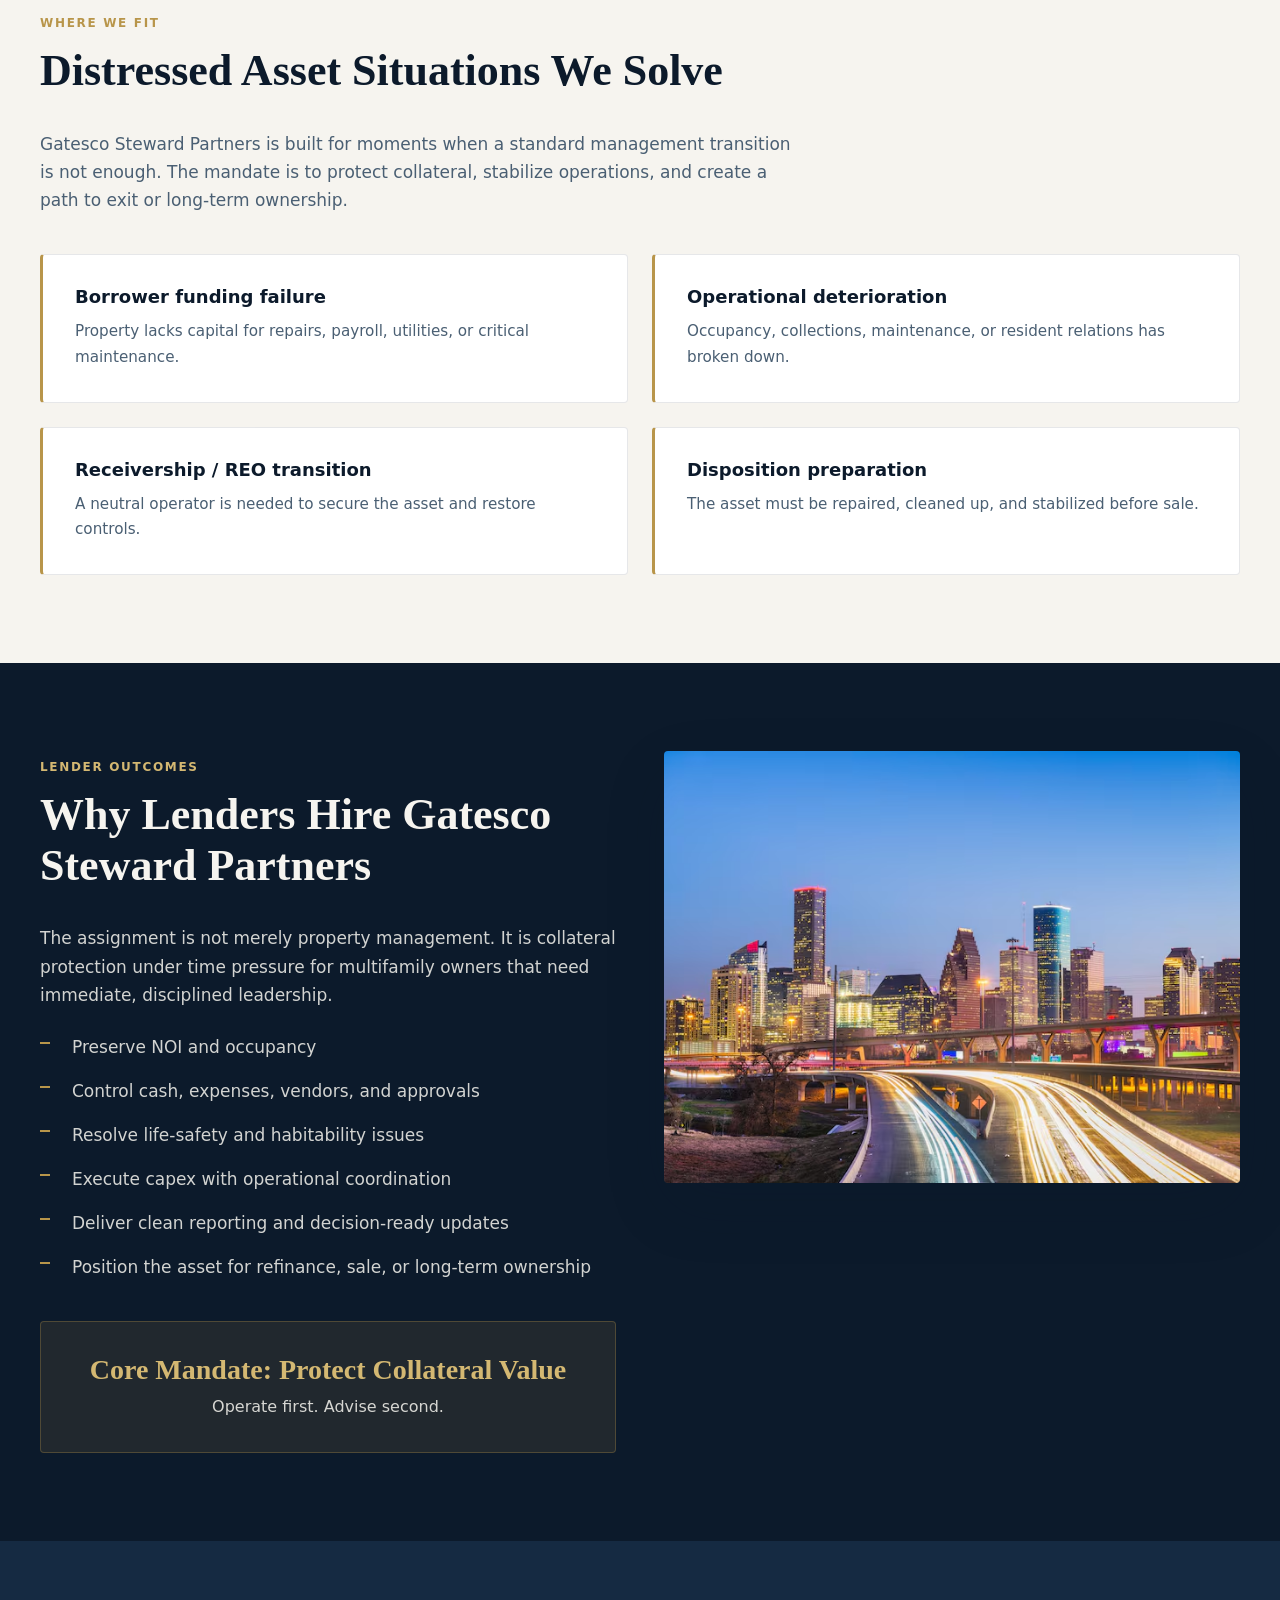
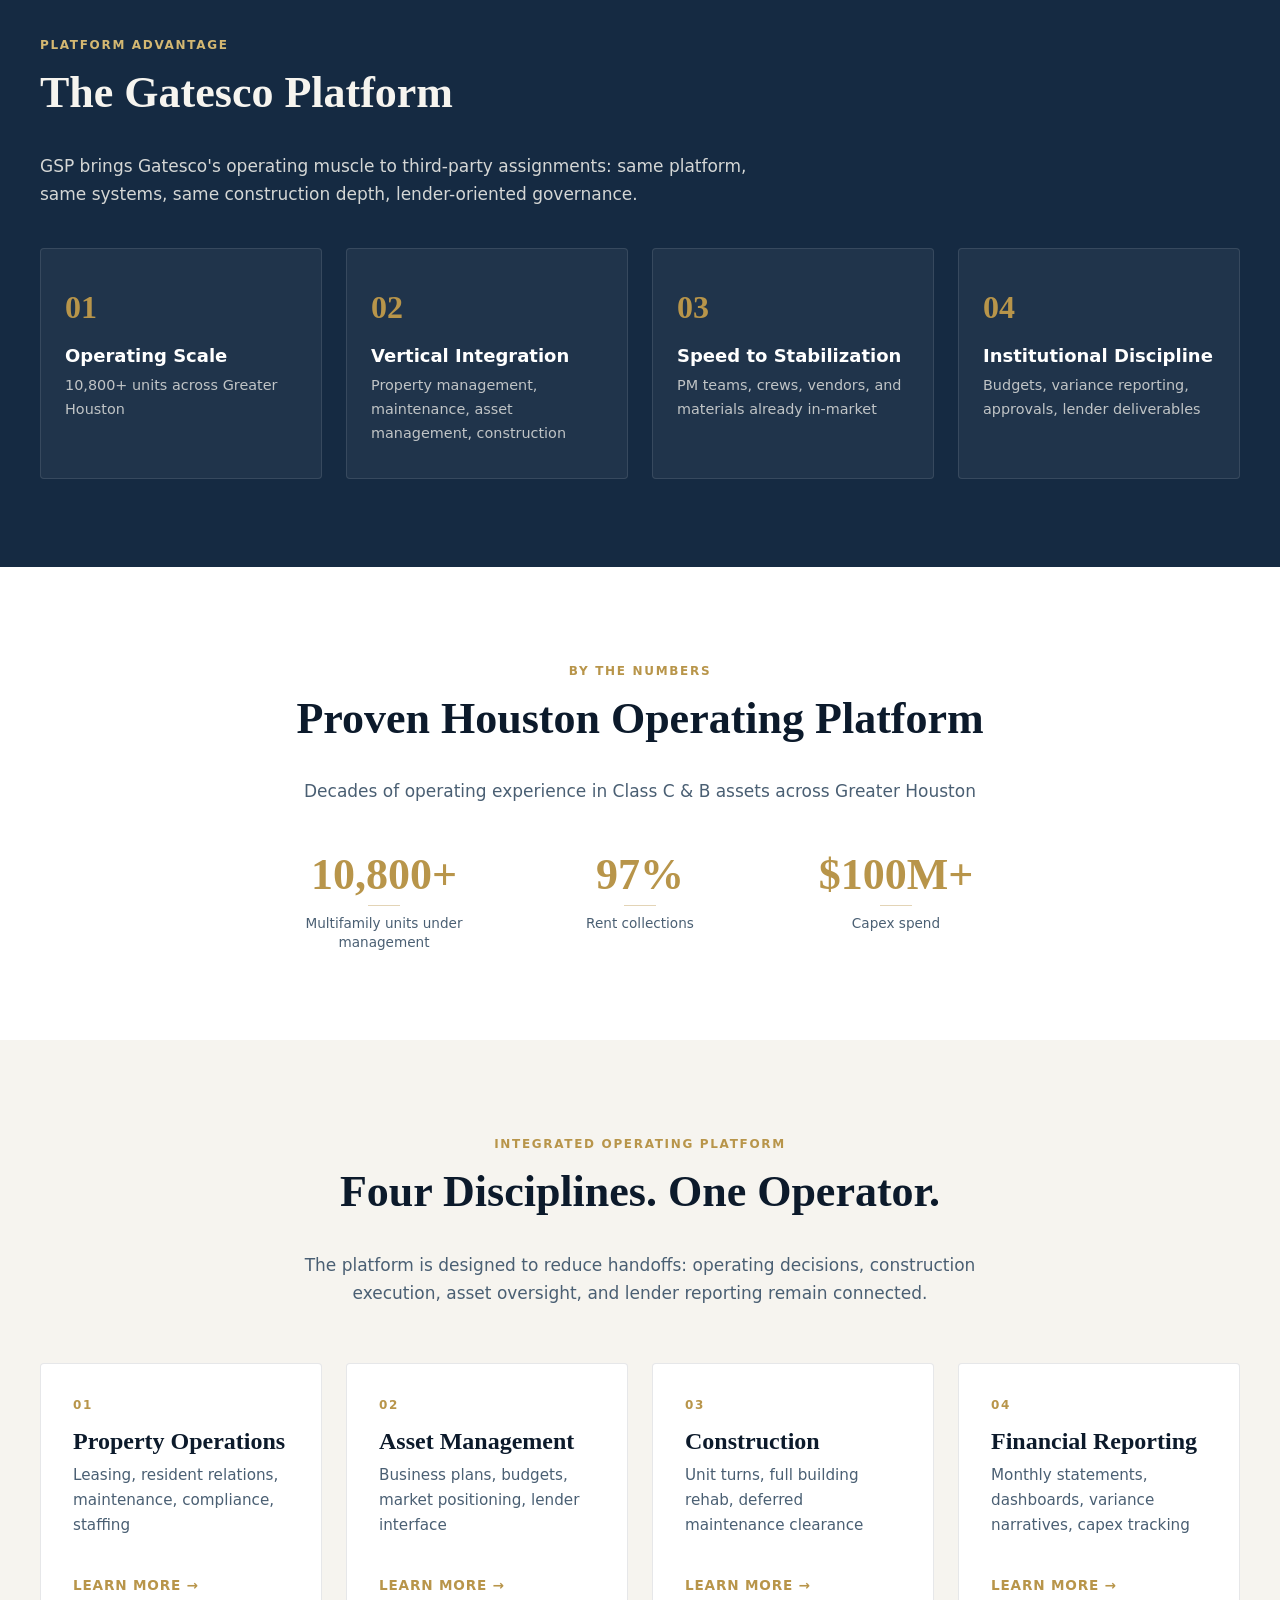
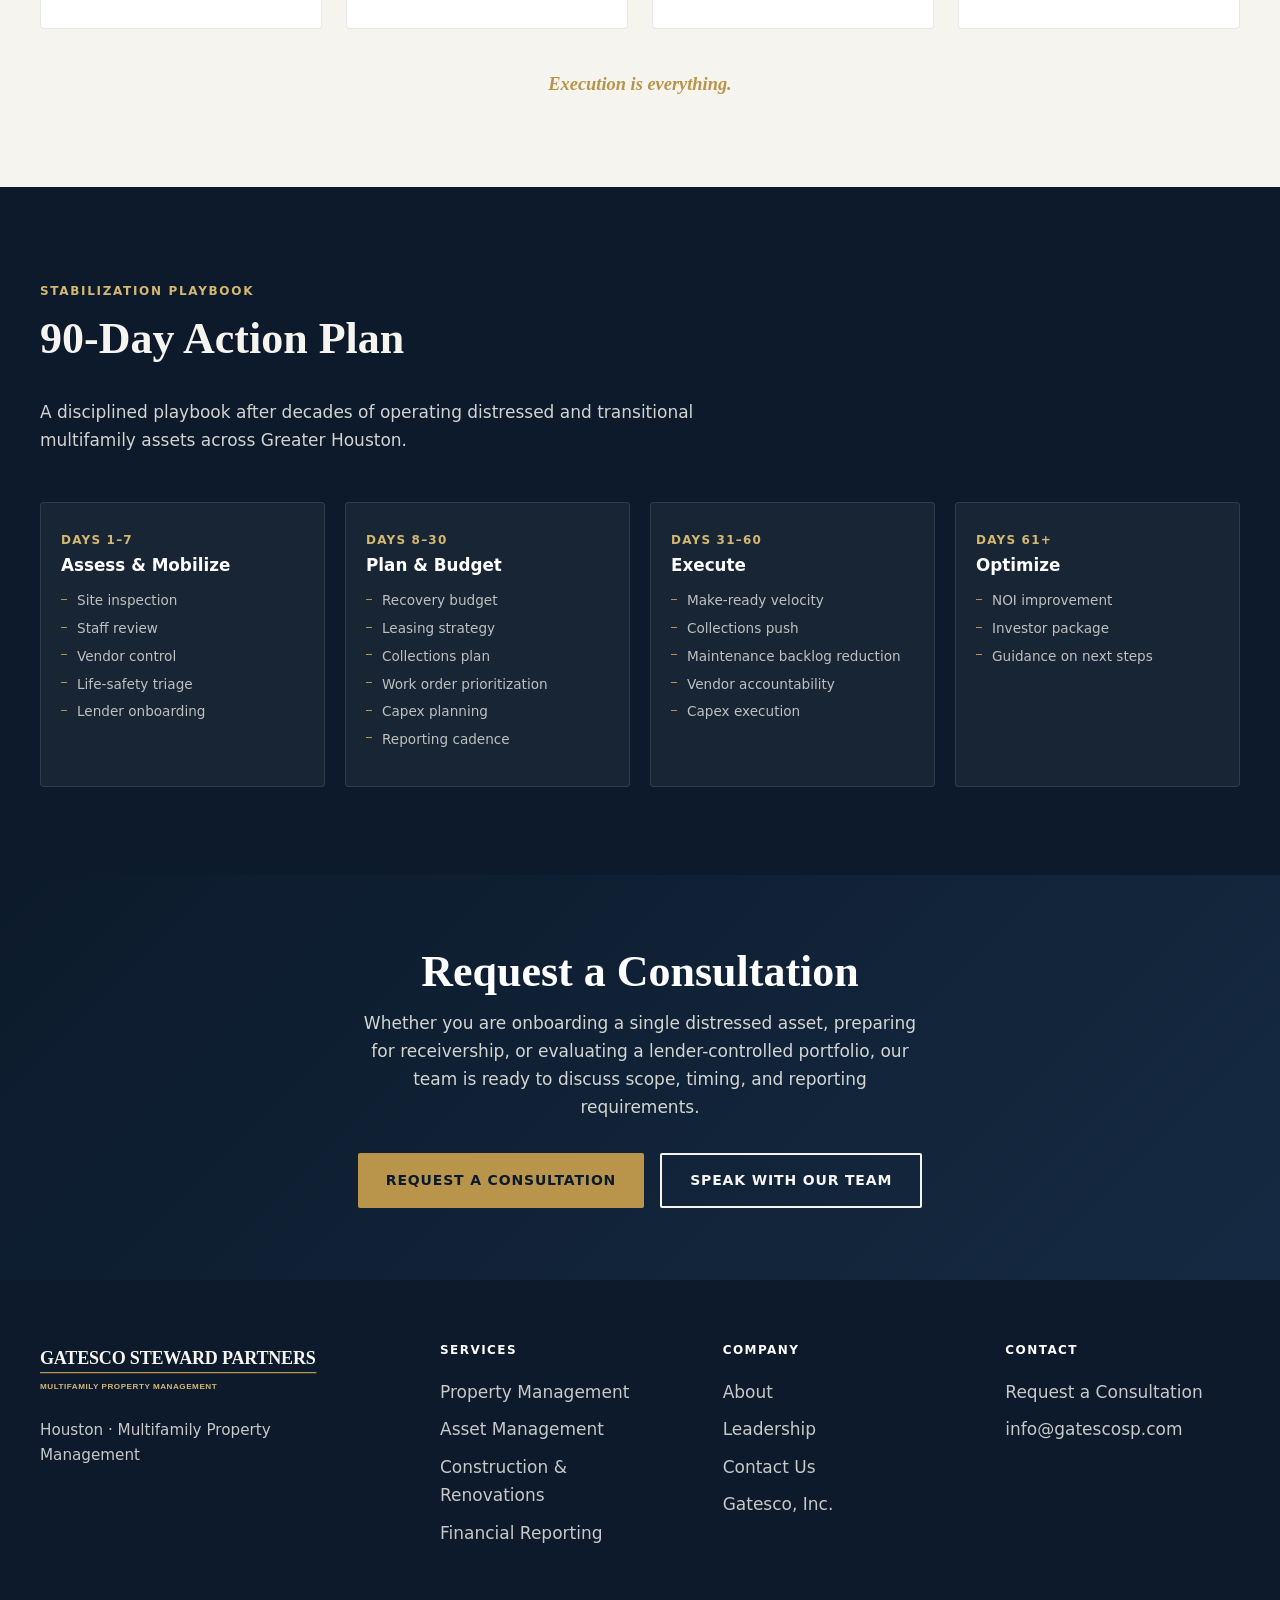
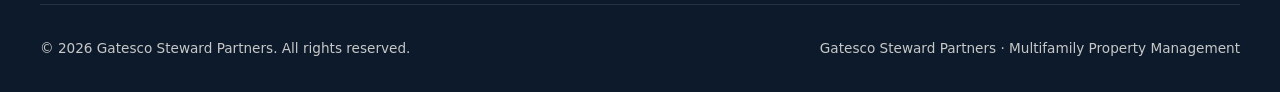
==== commit ba31abea: "Harden site: SEO files, CSP meta, form spam protection, deploy docs Add robots.txt, sitemap.xml, and" ====
--- a/index.html
+++ b/index.html
@@ -5,6 +5,9 @@
   <meta name="viewport" content="width=device-width, initial-scale=1.0">
   <meta name="description" content="Gatesco Steward Partners — Houston-based multifamily operations for distressed, transitional, and lender-controlled Class B &amp; C assets. Protecting and stabilizing collateral value for lenders, special servicers, and owners.">
   <title>Gatesco Steward Partners | Protecting and Stabilizing Multifamily Asset Value</title>
+  <link rel="canonical" href="https://gatescosp.com/">
+  <meta name="referrer" content="strict-origin-when-cross-origin">
+  <meta http-equiv="Content-Security-Policy" content="default-src 'self'; base-uri 'self'; object-src 'none'; script-src 'self' https://challenges.cloudflare.com; style-src 'self' 'unsafe-inline' https://fonts.googleapis.com; font-src 'self' https://fonts.gstatic.com data:; img-src 'self' data:; connect-src 'self' https://formsubmit.co; form-action https://formsubmit.co; frame-src https://challenges.cloudflare.com; upgrade-insecure-requests">
   <link rel="preconnect" href="https://fonts.googleapis.com">
   <link rel="preconnect" href="https://fonts.gstatic.com" crossorigin>
   <link href="https://fonts.googleapis.com/css2?family=Cormorant+Garamond:wght@500;600;700&family=Source+Sans+3:wght@400;600;700&display=swap" rel="stylesheet">
--- a/css/styles.css
+++ b/css/styles.css
@@ -813,6 +813,23 @@
 
 .form-status--error {
   color: #8b1e1e;
+}
+
+/* Honeypot fields — hidden from humans, present for scrapers */
+.hp-field {
+  position: absolute;
+  left: -10000px;
+  top: auto;
+  width: 1px;
+  height: 1px;
+  overflow: hidden;
+  opacity: 0;
+  pointer-events: none;
+}
+
+.cf-turnstile-slot {
+  margin: 0.75rem 0 1rem;
+  min-height: 65px;
 }
 
 .form-row {
